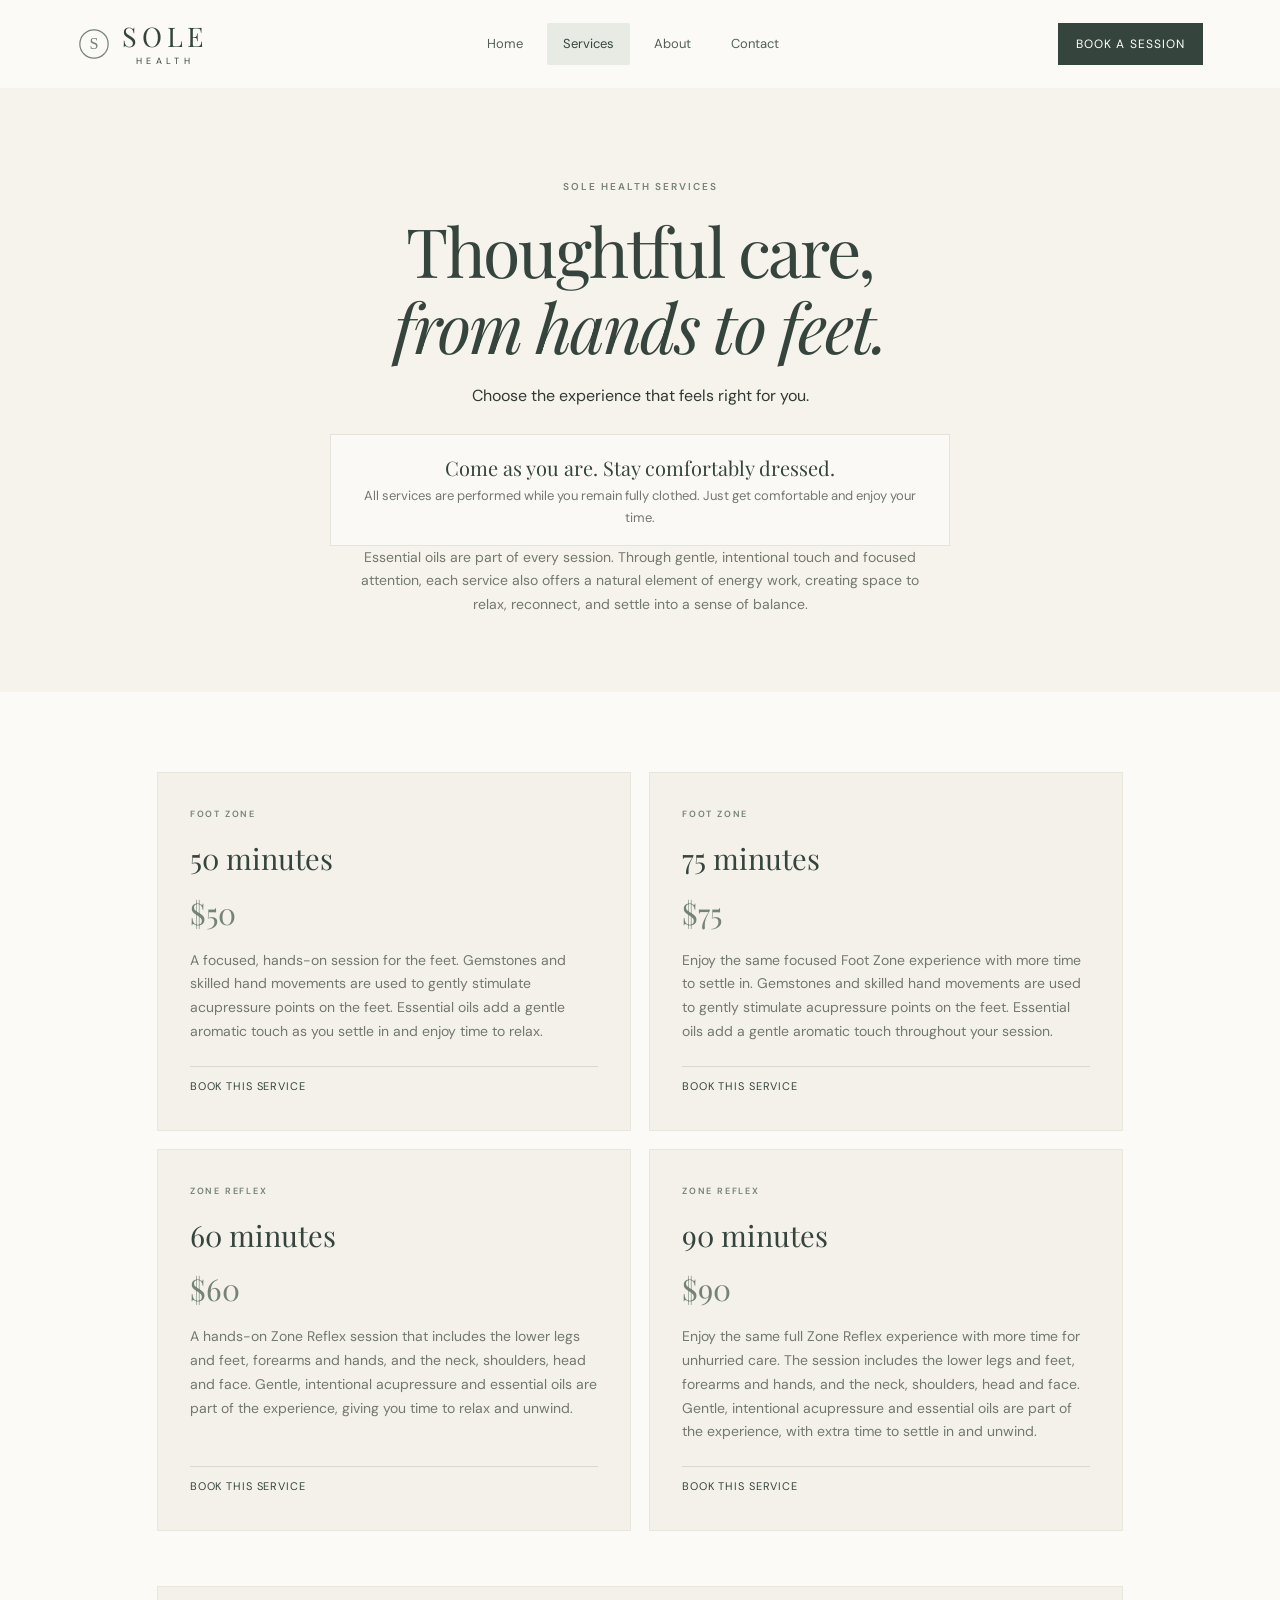
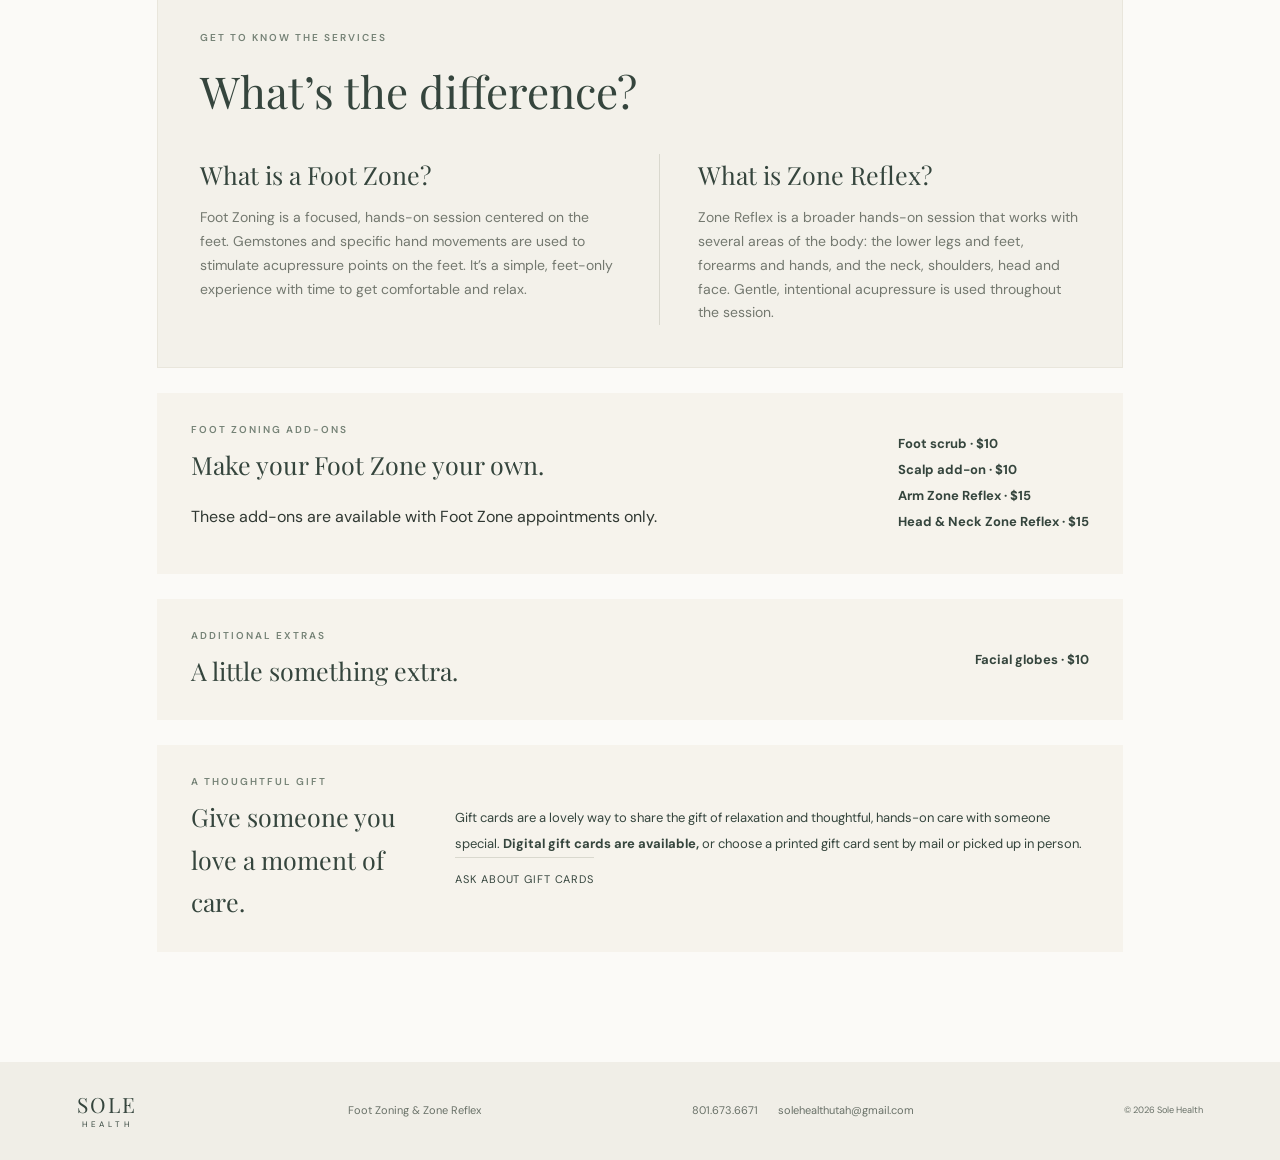
==== services.html @ f09a9198 "Rename Foot Zoning service options to Foot Zone" ====
<!doctype html><html lang="en"><head><meta charset="utf-8"><meta name="viewport" content="width=device-width,initial-scale=1"><meta name="description" content="Enjoy Foot Zoning or a luxurious hands-on Zone Reflex session in Taylorsville, Utah."><meta name="theme-color" content="#f6f3ec"><title>Sole Health | Foot Zoning &amp; Zone Reflex</title><link rel="preconnect" href="https://fonts.googleapis.com"><link rel="preconnect" href="https://fonts.gstatic.com" crossorigin><link href="https://fonts.googleapis.com/css2?family=DM+Sans:wght@400;500;600&family=Playfair+Display:wght@400;500;600&display=swap" rel="stylesheet"><link rel="stylesheet" href="styles.css"></head><body><header class="site-header"><a class="wordmark header-wordmark" href="index.html"><svg class="brand-mark" viewBox="0 0 48 48" role="img" aria-label="Sole Health logo" xmlns="http://www.w3.org/2000/svg"><circle cx="24" cy="24" r="20" fill="none" stroke="currentColor" stroke-width="1.7"/><text x="24" y="31" text-anchor="middle" font-family="Georgia,serif" font-size="23" fill="currentColor">S</text></svg><span class="wordmark-text"><span>SOLE</span><small>HEALTH</small></span></a><nav aria-label="Main navigation"><a class="" href="index.html">Home</a><a class="active" href="services.html">Services</a><a class="" href="about.html">About</a><a class="" href="contact.html">Contact</a></nav><a class="button button-small" href="contact.html#booking">Book a session</a></header><main><section class="page-hero"><p class="eyebrow">SOLE HEALTH SERVICES</p><h1>Thoughtful care,<br><em>from hands to feet.</em></h1><p>Choose the experience that feels right for you.</p><p class="service-comfort"><strong>Come as you are. Stay comfortably dressed.</strong><br>All services are performed while you remain fully clothed. Just get comfortable and enjoy your time.</p><p class="service-energy">Essential oils are part of every session. Through gentle, intentional touch and focused attention, each service also offers a natural element of energy work, creating space to relax, reconnect, and settle into a sense of balance.</p></section><section class="services section-wrap" id="services"><div class="service-grid"><article class="service-card"><p class="eyebrow">FOOT ZONE</p><h3>50 minutes</h3><p class="price">$50</p><p>A focused, hands-on session for the feet. Gemstones and skilled hand movements are used to gently stimulate acupressure points on the feet. Essential oils add a gentle aromatic touch as you settle in and enjoy time to relax.</p><a class="text-link" href="contact.html?service=Foot%20Zone%2050-minute%20appointment#booking">Book this service</a></article><article class="service-card"><p class="eyebrow">FOOT ZONE</p><h3>75 minutes</h3><p class="price">$75</p><p>Enjoy the same focused Foot Zone experience with more time to settle in. Gemstones and skilled hand movements are used to gently stimulate acupressure points on the feet. Essential oils add a gentle aromatic touch throughout your session.</p><a class="text-link" href="contact.html?service=Foot%20Zone%2075-minute%20appointment#booking">Book this service</a></article><article class="service-card"><p class="eyebrow">ZONE REFLEX</p><h3>60 minutes</h3><p class="price">$60</p><p>A hands-on Zone Reflex session that includes the lower legs and feet, forearms and hands, and the neck, shoulders, head and face. Gentle, intentional acupressure and essential oils are part of the experience, giving you time to relax and unwind.</p><a class="text-link" href="contact.html?service=Zone%20Reflex%2060-minute%20appointment#booking">Book this service</a></article><article class="service-card"><p class="eyebrow">ZONE REFLEX</p><h3>90 minutes</h3><p class="price">$90</p><p>Enjoy the same full Zone Reflex experience with more time for unhurried care. The session includes the lower legs and feet, forearms and hands, and the neck, shoulders, head and face. Gentle, intentional acupressure and essential oils are part of the experience, with extra time to settle in and unwind.</p><a class="text-link" href="contact.html?service=Zone%20Reflex%2090-minute%20appointment#booking">Book this service</a></article></div><section class="service-education"><p class="eyebrow">GET TO KNOW THE SERVICES</p><h2>What’s the difference?</h2><div class="service-education-grid"><article><h3>What is a Foot Zone?</h3><p>Foot Zoning is a focused, hands-on session centered on the feet. Gemstones and specific hand movements are used to stimulate acupressure points on the feet. It’s a simple, feet-only experience with time to get comfortable and relax.</p></article><article><h3>What is Zone Reflex?</h3><p>Zone Reflex is a broader hands-on session that works with several areas of the body: the lower legs and feet, forearms and hands, and the neck, shoulders, head and face. Gentle, intentional acupressure is used throughout the session.</p></article></div></section><div class="enhancements"><div><p class="eyebrow">FOOT ZONING ADD-ONS</p><h3>Make your Foot Zone your own.</h3><p>These add-ons are available with Foot Zone appointments only.</p></div><p><strong>Foot scrub · $10</strong><br><strong>Scalp add-on · $10</strong><br><strong>Arm Zone Reflex · $15</strong><br><strong>Head &amp; Neck Zone Reflex · $15</strong></p></div><div class="enhancements"><div><p class="eyebrow">ADDITIONAL EXTRAS</p><h3>A little something extra.</h3></div><p><strong>Facial globes · $10</strong></p></div><div class="enhancements gift-cards"><div><p class="eyebrow">A THOUGHTFUL GIFT</p><h3>Give someone you love a moment of care.</h3></div><p>Gift cards are a lovely way to share the gift of relaxation and thoughtful, hands-on care with someone special. <strong>Digital gift cards are available,</strong> or choose a printed gift card sent by mail or picked up in person.<br><a class="text-link" href="mailto:solehealthutah@gmail.com?subject=Sole%20Health%20Gift%20Card%20Inquiry">Ask about gift cards</a></p></div></section></main><footer class="site-footer"><a class="wordmark footer-mark" href="index.html"><span>SOLE</span><small>HEALTH</small></a><p>Foot Zoning &amp; Zone Reflex</p><div class="footer-contact"><a href="tel:+18016736671">801.673.6671</a><a href="mailto:solehealthutah@gmail.com?subject=Appointment%20Booking%20-%20Sole%20Health">solehealthutah@gmail.com</a></div><small>© <span class="year"></span> Sole Health</small></footer><script>document.querySelectorAll('.year').forEach(el=>el.textContent=new Date().getFullYear())</script></body></html>
---- styles.css ----
:root{--cream:#f6f3ec;--paper:#fbfaf7;--sage:#758276;--deep:#35453d;--ink:#303832;--muted:#73786f;--serif:"Playfair Display",Georgia,serif;--sans:"DM Sans",Arial,sans-serif}*{box-sizing:border-box}html{scroll-behavior:smooth}body{margin:0;background:var(--paper);color:var(--ink);font-family:var(--sans);font-size:16px;line-height:1.7}a{color:inherit;text-decoration:none}.site-header{min-height:88px;padding:12px 6vw;display:flex;align-items:center;justify-content:space-between;gap:24px;background:var(--paper);position:relative;z-index:2}.wordmark{display:flex;flex-direction:column;align-items:center;line-height:1;color:var(--deep);letter-spacing:.24em}.header-wordmark{flex-direction:row;align-items:center;justify-content:flex-start;gap:11px;letter-spacing:normal;padding:0}.brand-mark{display:block;flex:0 0 34px;width:34px;height:34px;color:var(--sage)}.wordmark-text{display:flex;flex-direction:column;align-items:center;line-height:1}.wordmark-text>span{font-family:var(--serif);font-size:27px;letter-spacing:.18em}.wordmark-text>small{font-size:9px;letter-spacing:.48em;margin-top:7px}.site-header nav{display:flex;align-items:center;gap:8px;font-size:13px;color:#526056}.site-header nav a{padding:10px 16px;border-radius:2px;transition:background .2s,color .2s}.site-header nav a:hover,.site-header nav a.active{background:#e8ebe3;color:var(--deep)}.button{display:inline-block;padding:14px 25px;background:var(--deep);color:white;font-size:12px;letter-spacing:.09em;text-transform:uppercase;transition:background .2s}.button:hover{background:var(--sage)}.button-small{padding:11px 18px}.hero{min-height:660px;position:relative;display:flex;align-items:center;overflow:hidden;background:#d9d9ce}.hero-image{position:absolute;inset:0;background-image:url("https://images.pexels.com/photos/5240677/pexels-photo-5240677.jpeg?auto=compress&cs=tinysrgb&w=2200");background-position:center;background-size:cover}.hero-image:after{content:"";position:absolute;inset:0;background:linear-gradient(90deg,rgba(25,35,29,.43),rgba(25,35,29,.04))}.hero-content{position:relative;color:white;margin-left:11vw;max-width:590px;padding:80px 0}.eyebrow{font-size:10px;letter-spacing:.2em;font-weight:600;color:var(--sage);margin:0 0 17px}.hero .eyebrow{color:#f0eee5}.hero h1,.closing h2,.page-hero h1{font-family:var(--serif);font-weight:400;font-size:clamp(48px,6vw,78px);line-height:1.12;letter-spacing:-.035em;margin:0 0 22px}.hero h1 em,.page-hero h1 em{font-weight:400}.hero-copy{max-width:390px;color:#f5f3ed;margin:0 0 30px}.hero-note{position:absolute;right:6vw;bottom:35px;color:white;font-family:var(--serif);font-style:italic}.section-wrap{max-width:1120px;margin:auto;padding:110px 6vw}.intro{text-align:center}.intro h2,.section-heading h2,.experience h2,.about h2,.contact-copy h2,.home-contact h2{font-family:var(--serif);font-size:clamp(38px,4vw,53px);font-weight:400;line-height:1.18;margin:0 0 20px;color:var(--deep)}.intro-copy{max-width:620px;margin:auto;color:var(--muted)}.standalone-link{display:inline-block;margin-top:26px}.experience{display:grid;grid-template-columns:1fr 1fr;background:var(--cream);min-height:570px}.experience-photo{min-height:500px;background:url("https://images.pexels.com/photos/35884502/pexels-photo-35884502.jpeg?auto=compress&cs=tinysrgb&w=1500") center 58%/cover}.experience-copy{align-self:center;max-width:500px;padding:75px 10%}.experience-copy>p:not(.eyebrow){color:var(--muted)}.amenities{list-style:none;padding:10px 0 0;margin:20px 0}.amenities li{padding:11px 0;border-bottom:1px solid #d9d9cf;font-size:14px}.amenities li:before{content:"";display:inline-block;width:6px;height:6px;border-radius:50%;background:var(--sage);margin:0 13px 2px 0}.home-contact{text-align:center;padding:85px 20px;background:#e9e9df}.home-contact>p:not(.eyebrow){max-width:580px;margin:0 auto 24px;color:#626b62}.page-hero{text-align:center;padding:90px 20px 75px;background:var(--cream)}.page-hero h1{font-size:clamp(44px,5.5vw,68px);color:var(--deep);margin-bottom:18px}.page-hero>p:last-child{color:var(--muted);max-width:590px;margin:0 auto}.services.section-wrap{padding-top:80px}.service-grid{display:grid;grid-template-columns:repeat(2,1fr);gap:18px}.service-card{padding:34px 32px;background:#f3f1ea;border:1px solid #e9e6dc;display:flex;flex-direction:column;min-height:320px}.service-card h3,.enhancements h3{font-family:var(--serif);font-size:29px;font-weight:400;color:var(--deep);margin:0}.service-card .price{font-family:var(--serif);font-size:30px;color:var(--sage);margin:4px 0 10px}.service-card>p:not(.eyebrow):not(.price){font-size:14px;color:var(--muted);margin:0 0 22px}.service-card .eyebrow{font-size:9px;margin-bottom:12px}.service-card .text-link{margin-top:auto}.text-link{display:inline-block;border-top:1px solid #d9d8ce;padding-top:10px;font-size:11px;letter-spacing:.08em;text-transform:uppercase;color:var(--deep)}.enhancements{margin-top:25px;padding:28px 34px;background:var(--cream);display:flex;justify-content:space-between;align-items:center;gap:25px}.enhancements .eyebrow{margin-bottom:6px}.enhancements h3{font-size:25px}.enhancements>p{font-size:13px;line-height:2;margin:0;color:var(--deep)}.enhancements span{color:var(--muted)}.about{display:grid;grid-template-columns:.55fr 1.45fr;align-items:center;gap:5vw;background:#e9e9df;padding:70px 9vw}.about-photo{width:min(100%,240px);aspect-ratio:4/5;justify-self:center;border-radius:3px;background:url("https://avatars.githubusercontent.com/u/359666981?v=4") center/cover no-repeat;box-shadow:0 12px 35px rgba(35,48,39,.12)}.about-copy{align-self:center;max-width:680px;padding:35px 0}.about-copy>p:not(.eyebrow){color:#606a61;font-size:14px}.about-copy .training{padding-top:18px;border-top:1px solid #cfd2c7;color:var(--deep);font-weight:600}.find-word{letter-spacing:-.035em;font-kerning:normal;font-feature-settings:normal}.find-i{display:inline-block;margin-left:-.025em;letter-spacing:inherit}.contact-section{max-width:1000px;margin:0 auto;padding:85px 7vw;display:grid;grid-template-columns:1fr 1fr;gap:70px;align-items:center}.contact-copy>p:not(.eyebrow){color:var(--muted)}.privacy-note{padding:18px 20px;background:var(--cream);border-left:3px solid var(--sage);font-size:13px}.contact-methods{display:grid;gap:12px}.contact-method{display:flex;flex-direction:column;padding:22px 24px;background:#f3f1ea;border:1px solid #e9e6dc;transition:background .2s}.contact-method:hover{background:#e9e9df}.contact-method span{font-size:10px;letter-spacing:.18em;text-transform:uppercase;color:var(--sage)}.contact-method strong{font-family:var(--serif);font-size:21px;font-weight:400;color:var(--deep);overflow-wrap:anywhere}.site-footer{display:flex;align-items:center;justify-content:space-between;gap:20px;padding:32px 6vw;background:#f0eee7;color:#697168;font-size:11px}.footer-mark{letter-spacing:.2em}.footer-mark>span{font-family:var(--serif);font-size:21px}.footer-mark>small{font-size:8px;letter-spacing:.48em;margin-top:5px}.footer-contact{display:flex;gap:20px}.site-footer>p{margin:0}@media(max-width:850px){.site-header{padding:14px 5vw;gap:12px}.site-header nav{gap:3px}.site-header nav a{padding:9px 11px}.service-grid{grid-template-columns:repeat(2,1fr)}.experience-copy,.about-copy{padding:55px 8%}.hero-content{margin-left:8vw;margin-right:8vw}.contact-section{gap:35px}}@media(max-width:600px){.site-header{height:auto;padding:16px 6vw;flex-wrap:wrap;gap:14px}.site-header nav{order:3;width:100%;justify-content:space-between;font-size:11px}.site-header nav a{padding:8px 12px}.site-header .button{font-size:9px;padding:10px 12px}.wordmark-text>span{font-size:23px}.hero{min-height:610px}.hero-content{padding:70px 0}.hero h1{font-size:48px}.section-wrap{padding:75px 7vw}.experience,.about{grid-template-columns:1fr}.experience-photo{min-height:330px}.experience-copy,.about-copy{padding:55px 8vw}.service-grid{grid-template-columns:1fr}.service-card{min-height:260px}.enhancements{display:block;padding:25px}.enhancements>p{margin-top:18px}.about{padding:55px 8vw;gap:28px}.about-photo{width:min(100%,190px)}.page-hero{padding:70px 20px 55px}.page-hero h1{font-size:45px}.contact-section{grid-template-columns:1fr;gap:28px;padding:65px 8vw}.contact-method strong{font-size:19px}.home-contact{padding:70px 22px}.site-footer{flex-direction:column;text-align:center;padding:32px 20px;gap:12px}.footer-contact{flex-direction:column;gap:7px}.intro h2,.experience h2,.about h2,.contact-copy h2,.home-contact h2{font-size:40px}}

/* Give the two homepage text links a clearer, more button-like presence. */
.intro .standalone-link,
.experience-copy .standalone-link {
  display: inline-flex;
  align-items: center;
  justify-content: center;
  min-height: 48px;
  margin-top: 30px;
  padding: 12px 22px;
  border: 1px solid var(--deep);
  background: var(--deep);
  color: #fff;
  font-size: 11px;
  font-weight: 600;
  letter-spacing: .1em;
  text-transform: uppercase;
  transition: background .2s ease, border-color .2s ease, transform .2s ease;
}
.intro .standalone-link:hover,
.experience-copy .standalone-link:hover {
  background: var(--sage);
  border-color: var(--sage);
  color: #fff;
  transform: translateY(-2px);
}
.intro .standalone-link:focus-visible,
.experience-copy .standalone-link:focus-visible {
  outline: 3px solid #a9b4a5;
  outline-offset: 4px;
}


/* Homepage: The Sole Health Difference */
.difference { padding-top: 95px; padding-bottom: 100px; }
.difference-heading { max-width: 690px; margin: 0 auto 42px; text-align: center; }
.difference-heading h2 { font-family: var(--serif); font-size: clamp(38px,4vw,53px); font-weight: 400; line-height: 1.18; color: var(--deep); margin: 0 0 18px; }
.difference-heading > p:last-child { color: var(--muted); margin: 0; }
.difference-grid { display: grid; grid-template-columns: repeat(3,1fr); gap: 18px; }
.difference-card { padding: 30px 28px; background: var(--cream); border: 1px solid #e9e6dc; }
.difference-card h3 { margin: 0 0 12px; color: var(--deep); font-family: var(--serif); font-size: 25px; font-weight: 400; }
.difference-card p { margin: 0; color: var(--muted); font-size: 14px; }
@media(max-width:600px) { .difference { padding-top: 70px; padding-bottom: 75px; } .difference-grid { grid-template-columns: 1fr; gap: 12px; } .difference-card { padding: 25px 23px; } }


/* Services page comfort note */
.service-comfort { max-width: 620px; margin: 24px auto 0 !important; padding: 16px 22px; background: rgba(255,255,255,.55); border: 1px solid #e5e3d9; color: var(--muted); font-size: 13px; line-height: 1.7; }
.service-comfort strong { color: var(--deep); font-family: var(--serif); font-size: 20px; font-weight: 400; }

.service-energy { max-width: 700px; margin: 20px auto 0; color: var(--muted); font-size: 14px; }

/* Jill's updated About page portrait */
.about-photo{background-image:url("[data-uri]") !important;}

.service-education{margin-top:55px;padding:42px;background:#f3f1ea;border:1px solid #e9e6dc}.service-education>.eyebrow{margin-bottom:8px}.service-education>h2{font-family:var(--serif);font-size:clamp(32px,3.5vw,44px);font-weight:400;color:var(--deep);margin:0 0 25px}.service-education-grid{display:grid;grid-template-columns:1fr 1fr;gap:38px}.service-education-grid article+article{border-left:1px solid #d9d8ce;padding-left:38px}.service-education-grid h3{font-family:var(--serif);font-size:25px;font-weight:400;color:var(--deep);margin:0 0 10px}.service-education-grid p{font-size:14px;color:var(--muted);margin:0}@media(max-width:600px){.service-education{padding:25px}.service-education-grid{grid-template-columns:1fr;gap:25px}.service-education-grid article+article{border-left:0;border-top:1px solid #d9d8ce;padding:25px 0 0}}
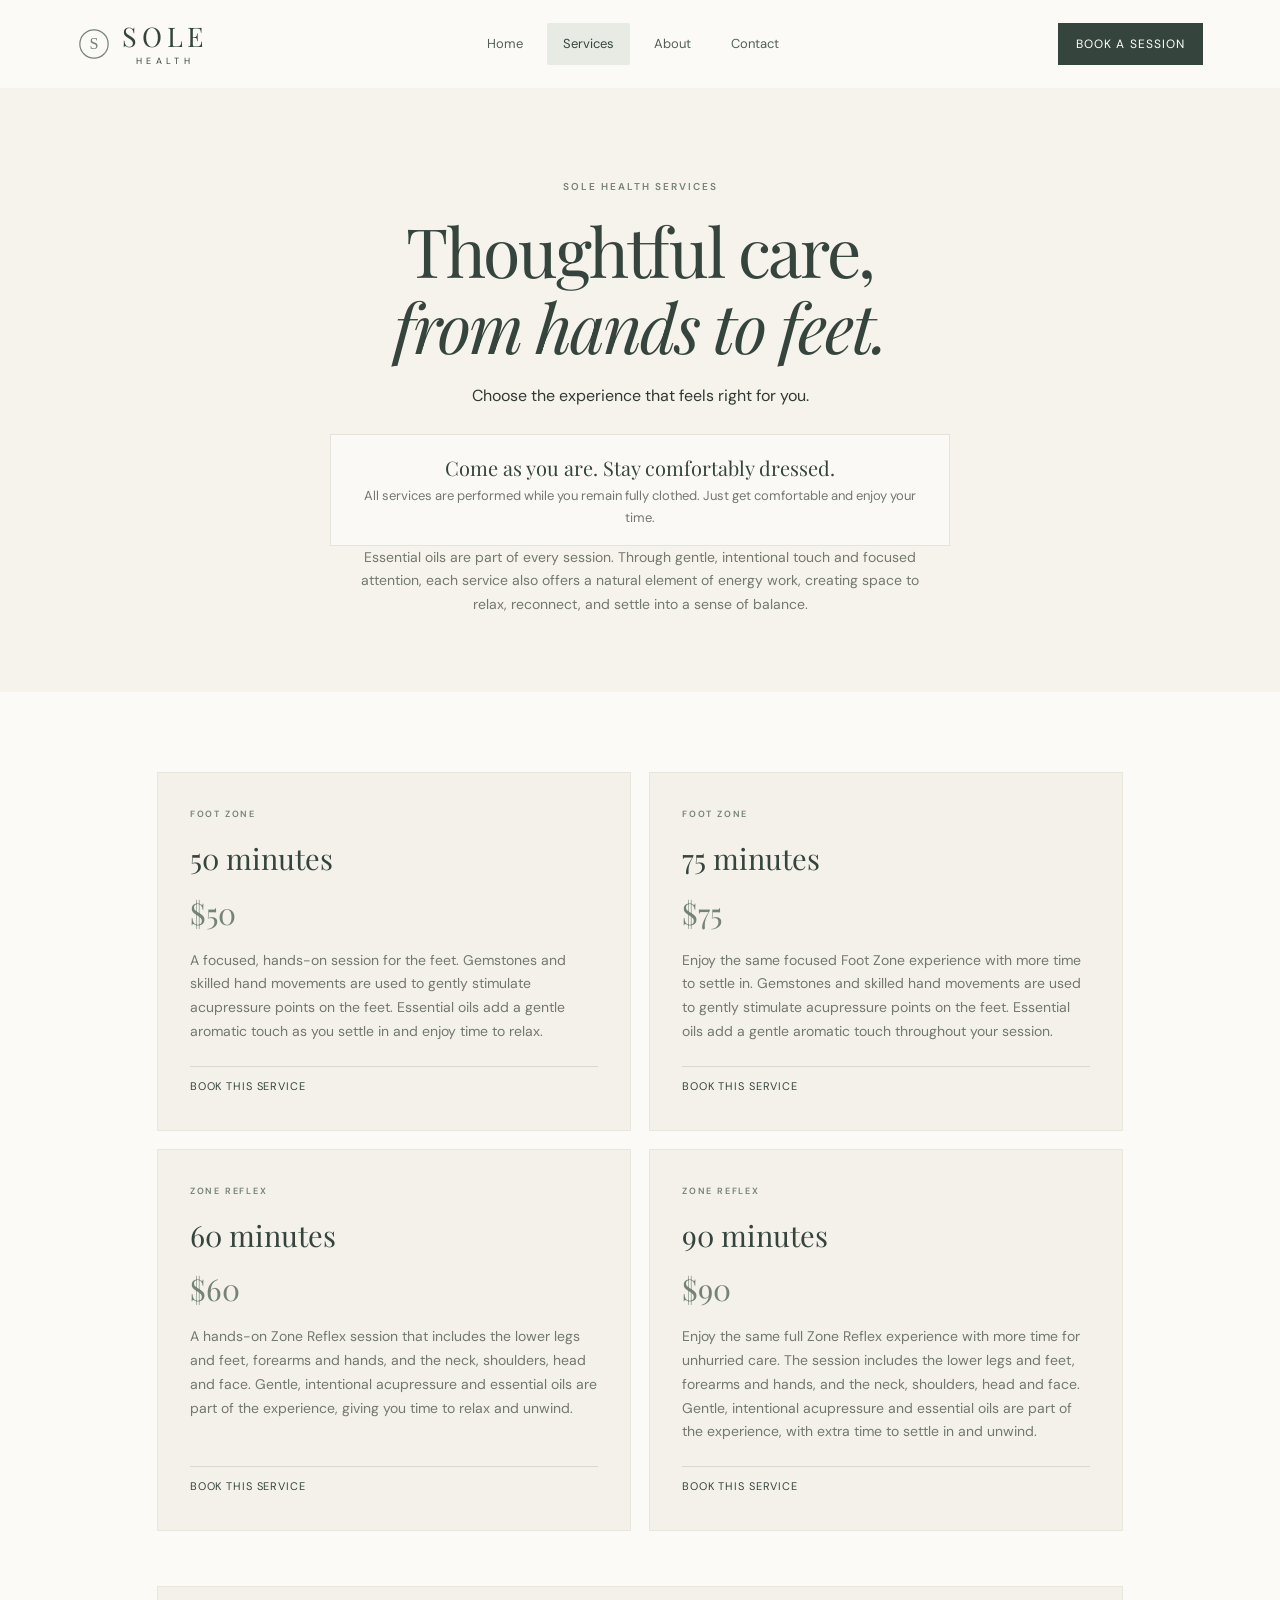
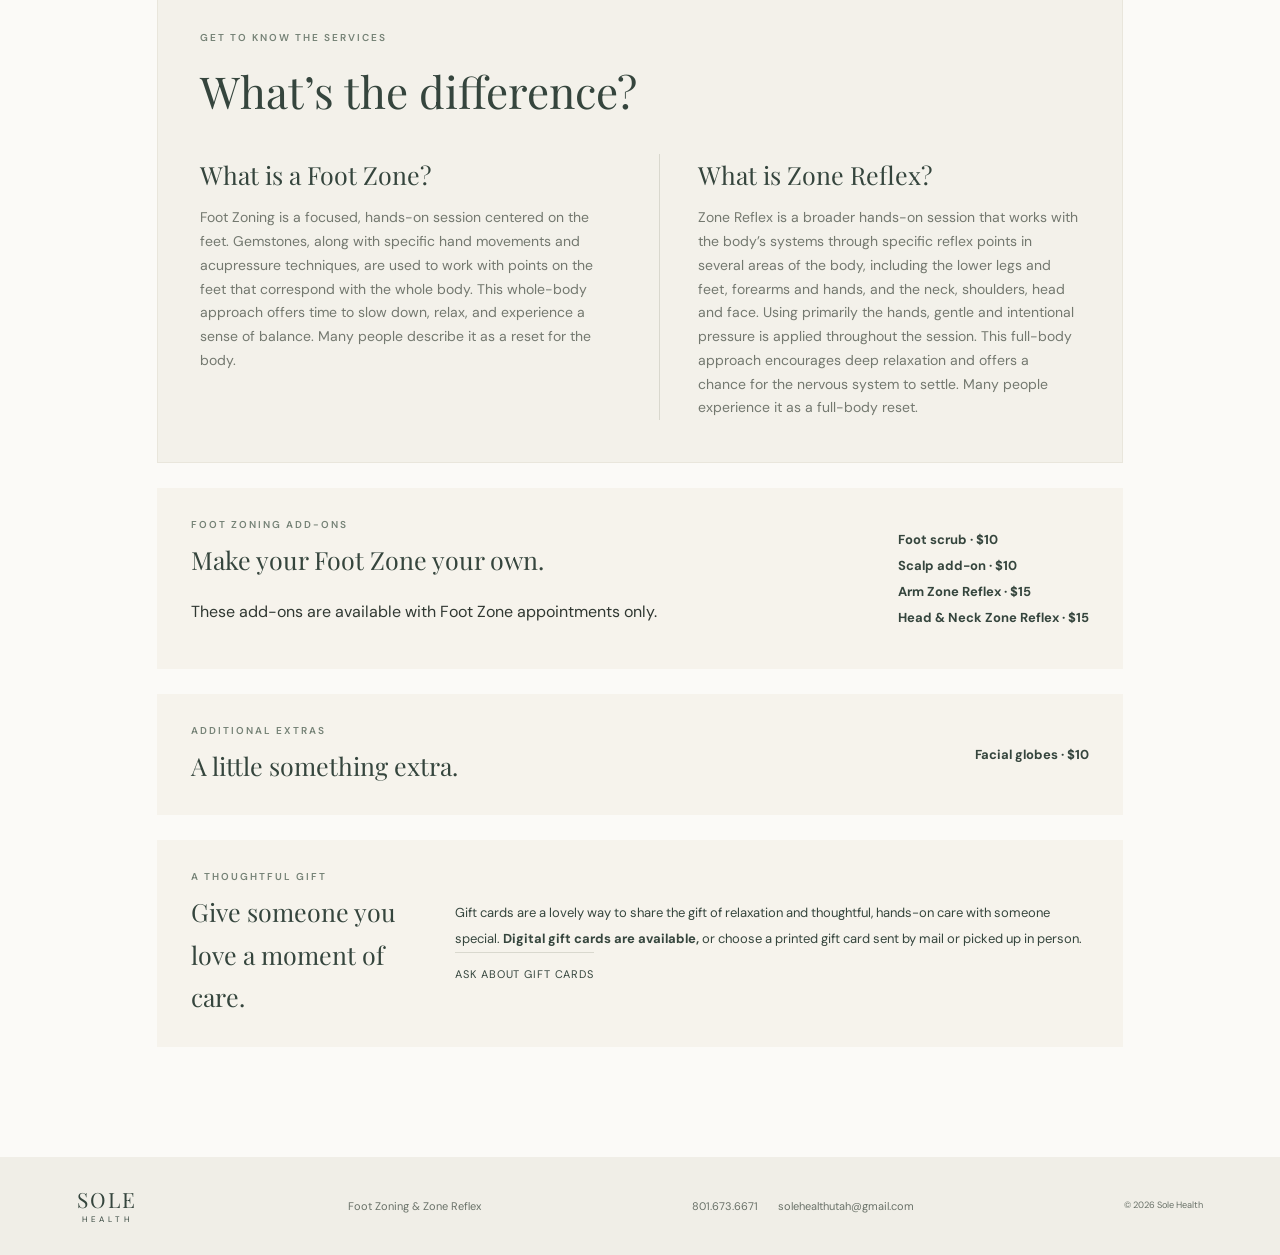
==== commit de619024: "Refine Foot Zone and Zone Reflex descriptions" ====
--- a/services.html
+++ b/services.html
@@ -1 +1 @@
-<!doctype html><html lang="en"><head><meta charset="utf-8"><meta name="viewport" content="width=device-width,initial-scale=1"><meta name="description" content="Enjoy Foot Zoning or a luxurious hands-on Zone Reflex session in Taylorsville, Utah."><meta name="theme-color" content="#f6f3ec"><title>Sole Health | Foot Zoning &amp; Zone Reflex</title><link rel="preconnect" href="https://fonts.googleapis.com"><link rel="preconnect" href="https://fonts.gstatic.com" crossorigin><link href="https://fonts.googleapis.com/css2?family=DM+Sans:wght@400;500;600&family=Playfair+Display:wght@400;500;600&display=swap" rel="stylesheet"><link rel="stylesheet" href="styles.css"></head><body><header class="site-header"><a class="wordmark header-wordmark" href="index.html"><svg class="brand-mark" viewBox="0 0 48 48" role="img" aria-label="Sole Health logo" xmlns="http://www.w3.org/2000/svg"><circle cx="24" cy="24" r="20" fill="none" stroke="currentColor" stroke-width="1.7"/><text x="24" y="31" text-anchor="middle" font-family="Georgia,serif" font-size="23" fill="currentColor">S</text></svg><span class="wordmark-text"><span>SOLE</span><small>HEALTH</small></span></a><nav aria-label="Main navigation"><a class="" href="index.html">Home</a><a class="active" href="services.html">Services</a><a class="" href="about.html">About</a><a class="" href="contact.html">Contact</a></nav><a class="button button-small" href="contact.html#booking">Book a session</a></header><main><section class="page-hero"><p class="eyebrow">SOLE HEALTH SERVICES</p><h1>Thoughtful care,<br><em>from hands to feet.</em></h1><p>Choose the experience that feels right for you.</p><p class="service-comfort"><strong>Come as you are. Stay comfortably dressed.</strong><br>All services are performed while you remain fully clothed. Just get comfortable and enjoy your time.</p><p class="service-energy">Essential oils are part of every session. Through gentle, intentional touch and focused attention, each service also offers a natural element of energy work, creating space to relax, reconnect, and settle into a sense of balance.</p></section><section class="services section-wrap" id="services"><div class="service-grid"><article class="service-card"><p class="eyebrow">FOOT ZONE</p><h3>50 minutes</h3><p class="price">$50</p><p>A focused, hands-on session for the feet. Gemstones and skilled hand movements are used to gently stimulate acupressure points on the feet. Essential oils add a gentle aromatic touch as you settle in and enjoy time to relax.</p><a class="text-link" href="contact.html?service=Foot%20Zone%2050-minute%20appointment#booking">Book this service</a></article><article class="service-card"><p class="eyebrow">FOOT ZONE</p><h3>75 minutes</h3><p class="price">$75</p><p>Enjoy the same focused Foot Zone experience with more time to settle in. Gemstones and skilled hand movements are used to gently stimulate acupressure points on the feet. Essential oils add a gentle aromatic touch throughout your session.</p><a class="text-link" href="contact.html?service=Foot%20Zone%2075-minute%20appointment#booking">Book this service</a></article><article class="service-card"><p class="eyebrow">ZONE REFLEX</p><h3>60 minutes</h3><p class="price">$60</p><p>A hands-on Zone Reflex session that includes the lower legs and feet, forearms and hands, and the neck, shoulders, head and face. Gentle, intentional acupressure and essential oils are part of the experience, giving you time to relax and unwind.</p><a class="text-link" href="contact.html?service=Zone%20Reflex%2060-minute%20appointment#booking">Book this service</a></article><article class="service-card"><p class="eyebrow">ZONE REFLEX</p><h3>90 minutes</h3><p class="price">$90</p><p>Enjoy the same full Zone Reflex experience with more time for unhurried care. The session includes the lower legs and feet, forearms and hands, and the neck, shoulders, head and face. Gentle, intentional acupressure and essential oils are part of the experience, with extra time to settle in and unwind.</p><a class="text-link" href="contact.html?service=Zone%20Reflex%2090-minute%20appointment#booking">Book this service</a></article></div><section class="service-education"><p class="eyebrow">GET TO KNOW THE SERVICES</p><h2>What’s the difference?</h2><div class="service-education-grid"><article><h3>What is a Foot Zone?</h3><p>Foot Zoning is a focused, hands-on session centered on the feet. Gemstones and specific hand movements are used to stimulate acupressure points on the feet. It’s a simple, feet-only experience with time to get comfortable and relax.</p></article><article><h3>What is Zone Reflex?</h3><p>Zone Reflex is a broader hands-on session that works with several areas of the body: the lower legs and feet, forearms and hands, and the neck, shoulders, head and face. Gentle, intentional acupressure is used throughout the session.</p></article></div></section><div class="enhancements"><div><p class="eyebrow">FOOT ZONING ADD-ONS</p><h3>Make your Foot Zone your own.</h3><p>These add-ons are available with Foot Zone appointments only.</p></div><p><strong>Foot scrub · $10</strong><br><strong>Scalp add-on · $10</strong><br><strong>Arm Zone Reflex · $15</strong><br><strong>Head &amp; Neck Zone Reflex · $15</strong></p></div><div class="enhancements"><div><p class="eyebrow">ADDITIONAL EXTRAS</p><h3>A little something extra.</h3></div><p><strong>Facial globes · $10</strong></p></div><div class="enhancements gift-cards"><div><p class="eyebrow">A THOUGHTFUL GIFT</p><h3>Give someone you love a moment of care.</h3></div><p>Gift cards are a lovely way to share the gift of relaxation and thoughtful, hands-on care with someone special. <strong>Digital gift cards are available,</strong> or choose a printed gift card sent by mail or picked up in person.<br><a class="text-link" href="mailto:solehealthutah@gmail.com?subject=Sole%20Health%20Gift%20Card%20Inquiry">Ask about gift cards</a></p></div></section></main><footer class="site-footer"><a class="wordmark footer-mark" href="index.html"><span>SOLE</span><small>HEALTH</small></a><p>Foot Zoning &amp; Zone Reflex</p><div class="footer-contact"><a href="tel:+18016736671">801.673.6671</a><a href="mailto:solehealthutah@gmail.com?subject=Appointment%20Booking%20-%20Sole%20Health">solehealthutah@gmail.com</a></div><small>© <span class="year"></span> Sole Health</small></footer><script>document.querySelectorAll('.year').forEach(el=>el.textContent=new Date().getFullYear())</script></body></html>+<!doctype html><html lang="en"><head><meta charset="utf-8"><meta name="viewport" content="width=device-width,initial-scale=1"><meta name="description" content="Enjoy Foot Zoning or a luxurious hands-on Zone Reflex session in Taylorsville, Utah."><meta name="theme-color" content="#f6f3ec"><title>Sole Health | Foot Zoning &amp; Zone Reflex</title><link rel="preconnect" href="https://fonts.googleapis.com"><link rel="preconnect" href="https://fonts.gstatic.com" crossorigin><link href="https://fonts.googleapis.com/css2?family=DM+Sans:wght@400;500;600&family=Playfair+Display:wght@400;500;600&display=swap" rel="stylesheet"><link rel="stylesheet" href="styles.css"></head><body><header class="site-header"><a class="wordmark header-wordmark" href="index.html"><svg class="brand-mark" viewBox="0 0 48 48" role="img" aria-label="Sole Health logo" xmlns="http://www.w3.org/2000/svg"><circle cx="24" cy="24" r="20" fill="none" stroke="currentColor" stroke-width="1.7"/><text x="24" y="31" text-anchor="middle" font-family="Georgia,serif" font-size="23" fill="currentColor">S</text></svg><span class="wordmark-text"><span>SOLE</span><small>HEALTH</small></span></a><nav aria-label="Main navigation"><a class="" href="index.html">Home</a><a class="active" href="services.html">Services</a><a class="" href="about.html">About</a><a class="" href="contact.html">Contact</a></nav><a class="button button-small" href="contact.html#booking">Book a session</a></header><main><section class="page-hero"><p class="eyebrow">SOLE HEALTH SERVICES</p><h1>Thoughtful care,<br><em>from hands to feet.</em></h1><p>Choose the experience that feels right for you.</p><p class="service-comfort"><strong>Come as you are. Stay comfortably dressed.</strong><br>All services are performed while you remain fully clothed. Just get comfortable and enjoy your time.</p><p class="service-energy">Essential oils are part of every session. Through gentle, intentional touch and focused attention, each service also offers a natural element of energy work, creating space to relax, reconnect, and settle into a sense of balance.</p></section><section class="services section-wrap" id="services"><div class="service-grid"><article class="service-card"><p class="eyebrow">FOOT ZONE</p><h3>50 minutes</h3><p class="price">$50</p><p>A focused, hands-on session for the feet. Gemstones and skilled hand movements are used to gently stimulate acupressure points on the feet. Essential oils add a gentle aromatic touch as you settle in and enjoy time to relax.</p><a class="text-link" href="contact.html?service=Foot%20Zone%2050-minute%20appointment#booking">Book this service</a></article><article class="service-card"><p class="eyebrow">FOOT ZONE</p><h3>75 minutes</h3><p class="price">$75</p><p>Enjoy the same focused Foot Zone experience with more time to settle in. Gemstones and skilled hand movements are used to gently stimulate acupressure points on the feet. Essential oils add a gentle aromatic touch throughout your session.</p><a class="text-link" href="contact.html?service=Foot%20Zone%2075-minute%20appointment#booking">Book this service</a></article><article class="service-card"><p class="eyebrow">ZONE REFLEX</p><h3>60 minutes</h3><p class="price">$60</p><p>A hands-on Zone Reflex session that includes the lower legs and feet, forearms and hands, and the neck, shoulders, head and face. Gentle, intentional acupressure and essential oils are part of the experience, giving you time to relax and unwind.</p><a class="text-link" href="contact.html?service=Zone%20Reflex%2060-minute%20appointment#booking">Book this service</a></article><article class="service-card"><p class="eyebrow">ZONE REFLEX</p><h3>90 minutes</h3><p class="price">$90</p><p>Enjoy the same full Zone Reflex experience with more time for unhurried care. The session includes the lower legs and feet, forearms and hands, and the neck, shoulders, head and face. Gentle, intentional acupressure and essential oils are part of the experience, with extra time to settle in and unwind.</p><a class="text-link" href="contact.html?service=Zone%20Reflex%2090-minute%20appointment#booking">Book this service</a></article></div><section class="service-education"><p class="eyebrow">GET TO KNOW THE SERVICES</p><h2>What’s the difference?</h2><div class="service-education-grid"><article><h3>What is a Foot Zone?</h3><p>Foot Zoning is a focused, hands-on session centered on the feet. Gemstones, along with specific hand movements and acupressure techniques, are used to work with points on the feet that correspond with the whole body. This whole-body approach offers time to slow down, relax, and experience a sense of balance. Many people describe it as a reset for the body.</p></article><article><h3>What is Zone Reflex?</h3><p>Zone Reflex is a broader hands-on session that works with the body’s systems through specific reflex points in several areas of the body, including the lower legs and feet, forearms and hands, and the neck, shoulders, head and face. Using primarily the hands, gentle and intentional pressure is applied throughout the session. This full-body approach encourages deep relaxation and offers a chance for the nervous system to settle. Many people experience it as a full-body reset.</p></article></div></section><div class="enhancements"><div><p class="eyebrow">FOOT ZONING ADD-ONS</p><h3>Make your Foot Zone your own.</h3><p>These add-ons are available with Foot Zone appointments only.</p></div><p><strong>Foot scrub · $10</strong><br><strong>Scalp add-on · $10</strong><br><strong>Arm Zone Reflex · $15</strong><br><strong>Head &amp; Neck Zone Reflex · $15</strong></p></div><div class="enhancements"><div><p class="eyebrow">ADDITIONAL EXTRAS</p><h3>A little something extra.</h3></div><p><strong>Facial globes · $10</strong></p></div><div class="enhancements gift-cards"><div><p class="eyebrow">A THOUGHTFUL GIFT</p><h3>Give someone you love a moment of care.</h3></div><p>Gift cards are a lovely way to share the gift of relaxation and thoughtful, hands-on care with someone special. <strong>Digital gift cards are available,</strong> or choose a printed gift card sent by mail or picked up in person.<br><a class="text-link" href="mailto:solehealthutah@gmail.com?subject=Sole%20Health%20Gift%20Card%20Inquiry">Ask about gift cards</a></p></div></section></main><footer class="site-footer"><a class="wordmark footer-mark" href="index.html"><span>SOLE</span><small>HEALTH</small></a><p>Foot Zoning &amp; Zone Reflex</p><div class="footer-contact"><a href="tel:+18016736671">801.673.6671</a><a href="mailto:solehealthutah@gmail.com?subject=Appointment%20Booking%20-%20Sole%20Health">solehealthutah@gmail.com</a></div><small>© <span class="year"></span> Sole Health</small></footer><script>document.querySelectorAll('.year').forEach(el=>el.textContent=new Date().getFullYear())</script></body></html>
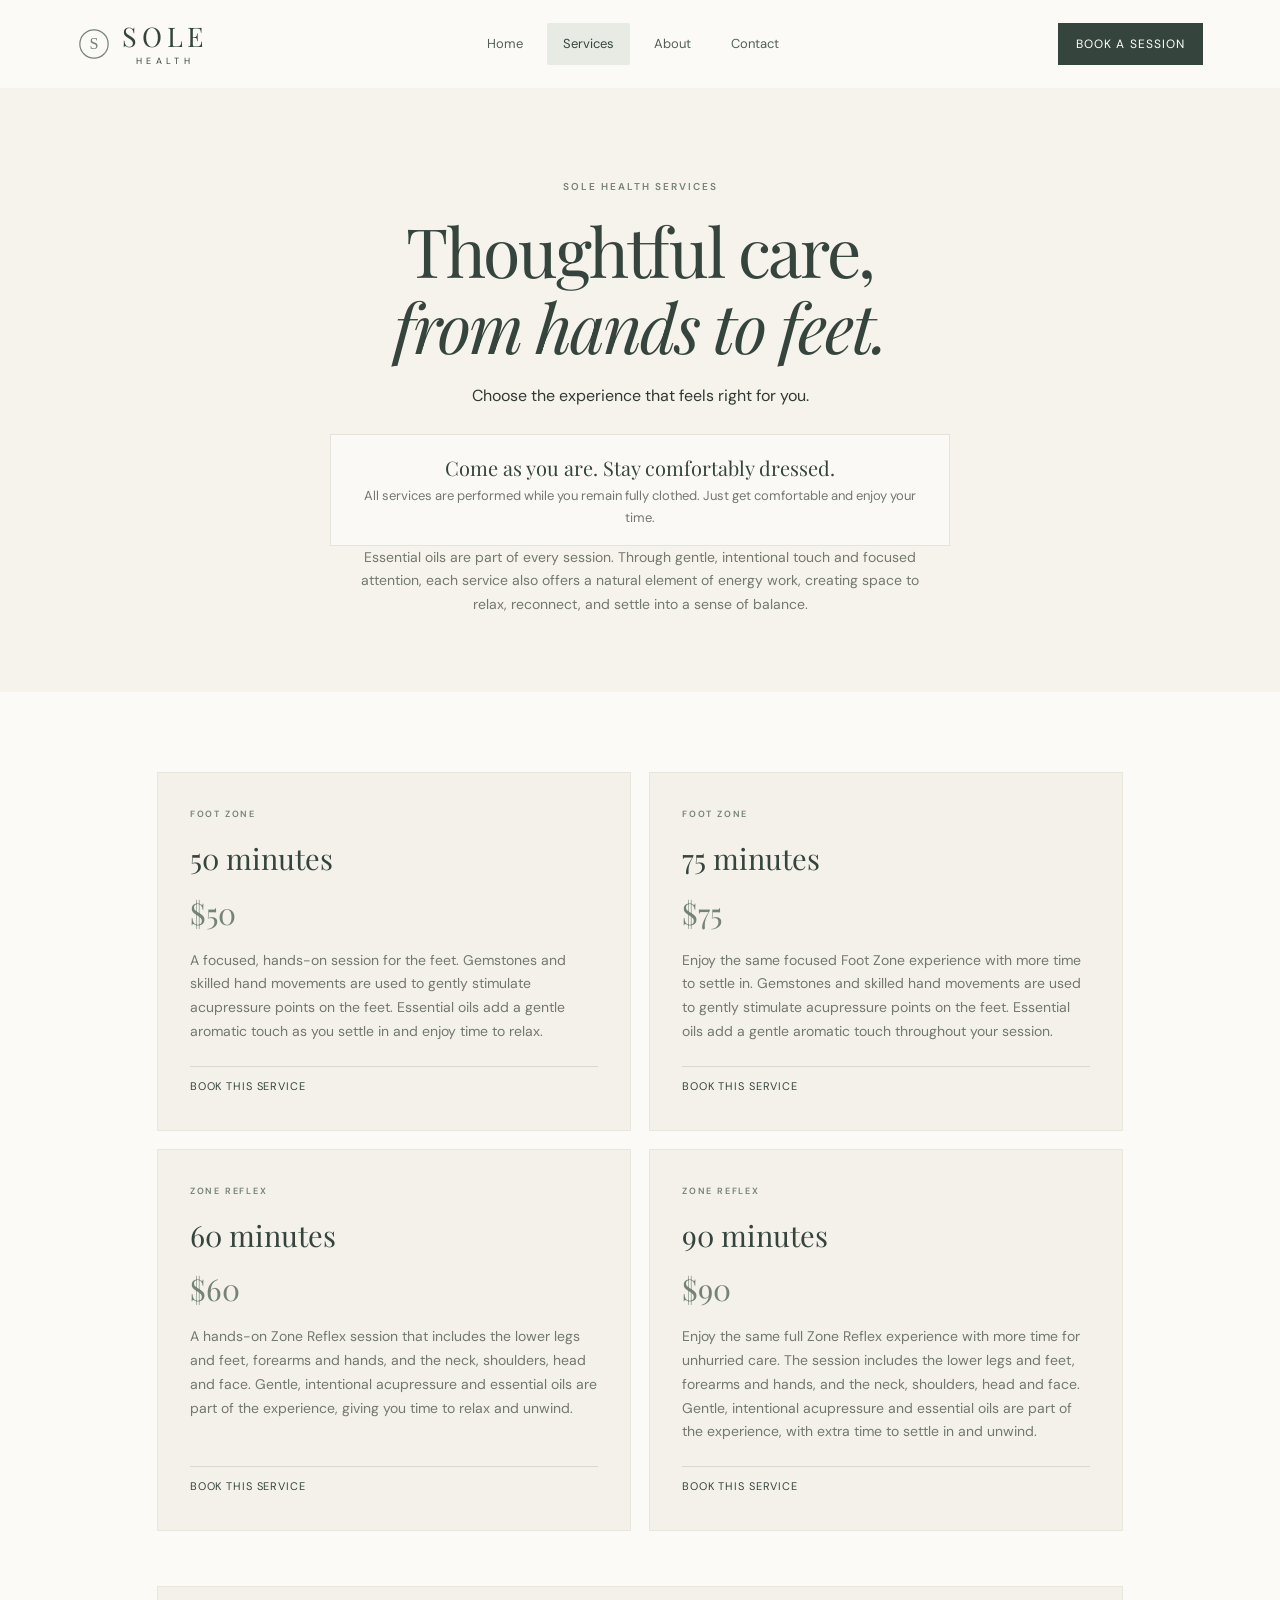
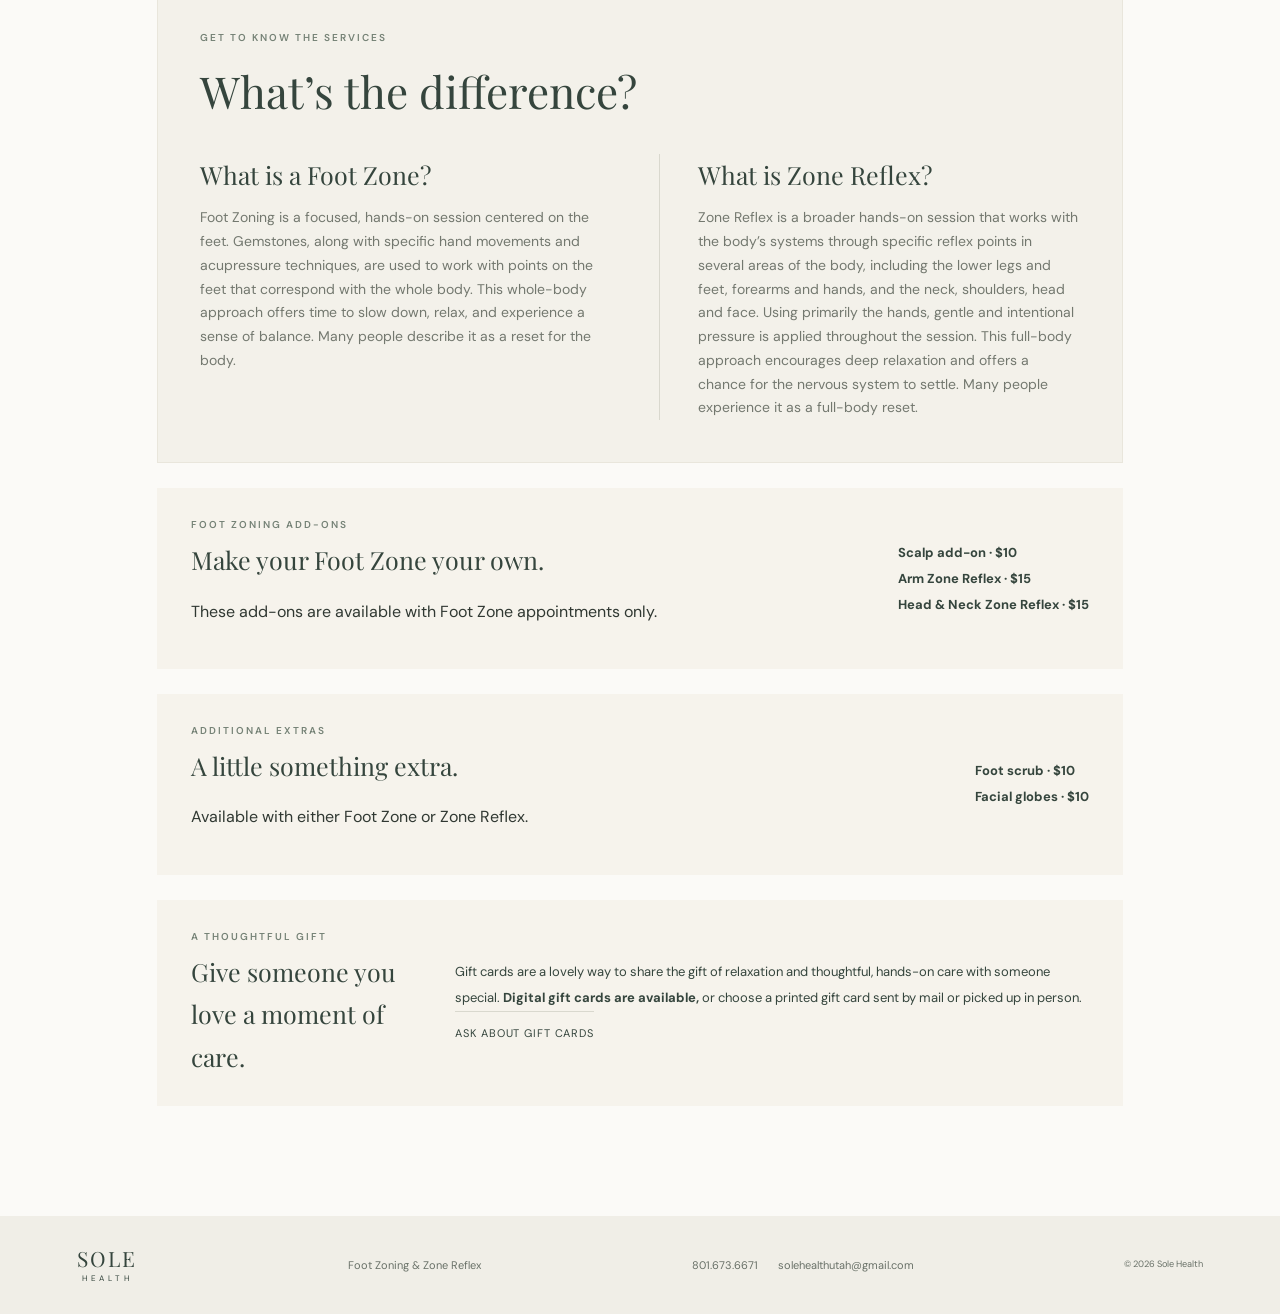
==== commit 1c4a74b6: "Move foot scrub to extras for either service" ====
--- a/services.html
+++ b/services.html
@@ -1 +1 @@
-<!doctype html><html lang="en"><head><meta charset="utf-8"><meta name="viewport" content="width=device-width,initial-scale=1"><meta name="description" content="Enjoy Foot Zoning or a luxurious hands-on Zone Reflex session in Taylorsville, Utah."><meta name="theme-color" content="#f6f3ec"><title>Sole Health | Foot Zoning &amp; Zone Reflex</title><link rel="preconnect" href="https://fonts.googleapis.com"><link rel="preconnect" href="https://fonts.gstatic.com" crossorigin><link href="https://fonts.googleapis.com/css2?family=DM+Sans:wght@400;500;600&family=Playfair+Display:wght@400;500;600&display=swap" rel="stylesheet"><link rel="stylesheet" href="styles.css"></head><body><header class="site-header"><a class="wordmark header-wordmark" href="index.html"><svg class="brand-mark" viewBox="0 0 48 48" role="img" aria-label="Sole Health logo" xmlns="http://www.w3.org/2000/svg"><circle cx="24" cy="24" r="20" fill="none" stroke="currentColor" stroke-width="1.7"/><text x="24" y="31" text-anchor="middle" font-family="Georgia,serif" font-size="23" fill="currentColor">S</text></svg><span class="wordmark-text"><span>SOLE</span><small>HEALTH</small></span></a><nav aria-label="Main navigation"><a class="" href="index.html">Home</a><a class="active" href="services.html">Services</a><a class="" href="about.html">About</a><a class="" href="contact.html">Contact</a></nav><a class="button button-small" href="contact.html#booking">Book a session</a></header><main><section class="page-hero"><p class="eyebrow">SOLE HEALTH SERVICES</p><h1>Thoughtful care,<br><em>from hands to feet.</em></h1><p>Choose the experience that feels right for you.</p><p class="service-comfort"><strong>Come as you are. Stay comfortably dressed.</strong><br>All services are performed while you remain fully clothed. Just get comfortable and enjoy your time.</p><p class="service-energy">Essential oils are part of every session. Through gentle, intentional touch and focused attention, each service also offers a natural element of energy work, creating space to relax, reconnect, and settle into a sense of balance.</p></section><section class="services section-wrap" id="services"><div class="service-grid"><article class="service-card"><p class="eyebrow">FOOT ZONE</p><h3>50 minutes</h3><p class="price">$50</p><p>A focused, hands-on session for the feet. Gemstones and skilled hand movements are used to gently stimulate acupressure points on the feet. Essential oils add a gentle aromatic touch as you settle in and enjoy time to relax.</p><a class="text-link" href="contact.html?service=Foot%20Zone%2050-minute%20appointment#booking">Book this service</a></article><article class="service-card"><p class="eyebrow">FOOT ZONE</p><h3>75 minutes</h3><p class="price">$75</p><p>Enjoy the same focused Foot Zone experience with more time to settle in. Gemstones and skilled hand movements are used to gently stimulate acupressure points on the feet. Essential oils add a gentle aromatic touch throughout your session.</p><a class="text-link" href="contact.html?service=Foot%20Zone%2075-minute%20appointment#booking">Book this service</a></article><article class="service-card"><p class="eyebrow">ZONE REFLEX</p><h3>60 minutes</h3><p class="price">$60</p><p>A hands-on Zone Reflex session that includes the lower legs and feet, forearms and hands, and the neck, shoulders, head and face. Gentle, intentional acupressure and essential oils are part of the experience, giving you time to relax and unwind.</p><a class="text-link" href="contact.html?service=Zone%20Reflex%2060-minute%20appointment#booking">Book this service</a></article><article class="service-card"><p class="eyebrow">ZONE REFLEX</p><h3>90 minutes</h3><p class="price">$90</p><p>Enjoy the same full Zone Reflex experience with more time for unhurried care. The session includes the lower legs and feet, forearms and hands, and the neck, shoulders, head and face. Gentle, intentional acupressure and essential oils are part of the experience, with extra time to settle in and unwind.</p><a class="text-link" href="contact.html?service=Zone%20Reflex%2090-minute%20appointment#booking">Book this service</a></article></div><section class="service-education"><p class="eyebrow">GET TO KNOW THE SERVICES</p><h2>What’s the difference?</h2><div class="service-education-grid"><article><h3>What is a Foot Zone?</h3><p>Foot Zoning is a focused, hands-on session centered on the feet. Gemstones, along with specific hand movements and acupressure techniques, are used to work with points on the feet that correspond with the whole body. This whole-body approach offers time to slow down, relax, and experience a sense of balance. Many people describe it as a reset for the body.</p></article><article><h3>What is Zone Reflex?</h3><p>Zone Reflex is a broader hands-on session that works with the body’s systems through specific reflex points in several areas of the body, including the lower legs and feet, forearms and hands, and the neck, shoulders, head and face. Using primarily the hands, gentle and intentional pressure is applied throughout the session. This full-body approach encourages deep relaxation and offers a chance for the nervous system to settle. Many people experience it as a full-body reset.</p></article></div></section><div class="enhancements"><div><p class="eyebrow">FOOT ZONING ADD-ONS</p><h3>Make your Foot Zone your own.</h3><p>These add-ons are available with Foot Zone appointments only.</p></div><p><strong>Foot scrub · $10</strong><br><strong>Scalp add-on · $10</strong><br><strong>Arm Zone Reflex · $15</strong><br><strong>Head &amp; Neck Zone Reflex · $15</strong></p></div><div class="enhancements"><div><p class="eyebrow">ADDITIONAL EXTRAS</p><h3>A little something extra.</h3></div><p><strong>Facial globes · $10</strong></p></div><div class="enhancements gift-cards"><div><p class="eyebrow">A THOUGHTFUL GIFT</p><h3>Give someone you love a moment of care.</h3></div><p>Gift cards are a lovely way to share the gift of relaxation and thoughtful, hands-on care with someone special. <strong>Digital gift cards are available,</strong> or choose a printed gift card sent by mail or picked up in person.<br><a class="text-link" href="mailto:solehealthutah@gmail.com?subject=Sole%20Health%20Gift%20Card%20Inquiry">Ask about gift cards</a></p></div></section></main><footer class="site-footer"><a class="wordmark footer-mark" href="index.html"><span>SOLE</span><small>HEALTH</small></a><p>Foot Zoning &amp; Zone Reflex</p><div class="footer-contact"><a href="tel:+18016736671">801.673.6671</a><a href="mailto:solehealthutah@gmail.com?subject=Appointment%20Booking%20-%20Sole%20Health">solehealthutah@gmail.com</a></div><small>© <span class="year"></span> Sole Health</small></footer><script>document.querySelectorAll('.year').forEach(el=>el.textContent=new Date().getFullYear())</script></body></html>+<!doctype html><html lang="en"><head><meta charset="utf-8"><meta name="viewport" content="width=device-width,initial-scale=1"><meta name="description" content="Enjoy Foot Zoning or a luxurious hands-on Zone Reflex session in Taylorsville, Utah."><meta name="theme-color" content="#f6f3ec"><title>Sole Health | Foot Zoning &amp; Zone Reflex</title><link rel="preconnect" href="https://fonts.googleapis.com"><link rel="preconnect" href="https://fonts.gstatic.com" crossorigin><link href="https://fonts.googleapis.com/css2?family=DM+Sans:wght@400;500;600&family=Playfair+Display:wght@400;500;600&display=swap" rel="stylesheet"><link rel="stylesheet" href="styles.css"></head><body><header class="site-header"><a class="wordmark header-wordmark" href="index.html"><svg class="brand-mark" viewBox="0 0 48 48" role="img" aria-label="Sole Health logo" xmlns="http://www.w3.org/2000/svg"><circle cx="24" cy="24" r="20" fill="none" stroke="currentColor" stroke-width="1.7"/><text x="24" y="31" text-anchor="middle" font-family="Georgia,serif" font-size="23" fill="currentColor">S</text></svg><span class="wordmark-text"><span>SOLE</span><small>HEALTH</small></span></a><nav aria-label="Main navigation"><a class="" href="index.html">Home</a><a class="active" href="services.html">Services</a><a class="" href="about.html">About</a><a class="" href="contact.html">Contact</a></nav><a class="button button-small" href="contact.html#booking">Book a session</a></header><main><section class="page-hero"><p class="eyebrow">SOLE HEALTH SERVICES</p><h1>Thoughtful care,<br><em>from hands to feet.</em></h1><p>Choose the experience that feels right for you.</p><p class="service-comfort"><strong>Come as you are. Stay comfortably dressed.</strong><br>All services are performed while you remain fully clothed. Just get comfortable and enjoy your time.</p><p class="service-energy">Essential oils are part of every session. Through gentle, intentional touch and focused attention, each service also offers a natural element of energy work, creating space to relax, reconnect, and settle into a sense of balance.</p></section><section class="services section-wrap" id="services"><div class="service-grid"><article class="service-card"><p class="eyebrow">FOOT ZONE</p><h3>50 minutes</h3><p class="price">$50</p><p>A focused, hands-on session for the feet. Gemstones and skilled hand movements are used to gently stimulate acupressure points on the feet. Essential oils add a gentle aromatic touch as you settle in and enjoy time to relax.</p><a class="text-link" href="contact.html?service=Foot%20Zone%2050-minute%20appointment#booking">Book this service</a></article><article class="service-card"><p class="eyebrow">FOOT ZONE</p><h3>75 minutes</h3><p class="price">$75</p><p>Enjoy the same focused Foot Zone experience with more time to settle in. Gemstones and skilled hand movements are used to gently stimulate acupressure points on the feet. Essential oils add a gentle aromatic touch throughout your session.</p><a class="text-link" href="contact.html?service=Foot%20Zone%2075-minute%20appointment#booking">Book this service</a></article><article class="service-card"><p class="eyebrow">ZONE REFLEX</p><h3>60 minutes</h3><p class="price">$60</p><p>A hands-on Zone Reflex session that includes the lower legs and feet, forearms and hands, and the neck, shoulders, head and face. Gentle, intentional acupressure and essential oils are part of the experience, giving you time to relax and unwind.</p><a class="text-link" href="contact.html?service=Zone%20Reflex%2060-minute%20appointment#booking">Book this service</a></article><article class="service-card"><p class="eyebrow">ZONE REFLEX</p><h3>90 minutes</h3><p class="price">$90</p><p>Enjoy the same full Zone Reflex experience with more time for unhurried care. The session includes the lower legs and feet, forearms and hands, and the neck, shoulders, head and face. Gentle, intentional acupressure and essential oils are part of the experience, with extra time to settle in and unwind.</p><a class="text-link" href="contact.html?service=Zone%20Reflex%2090-minute%20appointment#booking">Book this service</a></article></div><section class="service-education"><p class="eyebrow">GET TO KNOW THE SERVICES</p><h2>What’s the difference?</h2><div class="service-education-grid"><article><h3>What is a Foot Zone?</h3><p>Foot Zoning is a focused, hands-on session centered on the feet. Gemstones, along with specific hand movements and acupressure techniques, are used to work with points on the feet that correspond with the whole body. This whole-body approach offers time to slow down, relax, and experience a sense of balance. Many people describe it as a reset for the body.</p></article><article><h3>What is Zone Reflex?</h3><p>Zone Reflex is a broader hands-on session that works with the body’s systems through specific reflex points in several areas of the body, including the lower legs and feet, forearms and hands, and the neck, shoulders, head and face. Using primarily the hands, gentle and intentional pressure is applied throughout the session. This full-body approach encourages deep relaxation and offers a chance for the nervous system to settle. Many people experience it as a full-body reset.</p></article></div></section><div class="enhancements"><div><p class="eyebrow">FOOT ZONING ADD-ONS</p><h3>Make your Foot Zone your own.</h3><p>These add-ons are available with Foot Zone appointments only.</p></div><p><strong>Scalp add-on · $10</strong><br><strong>Arm Zone Reflex · $15</strong><br><strong>Head &amp; Neck Zone Reflex · $15</strong></p></div><div class="enhancements"><div><p class="eyebrow">ADDITIONAL EXTRAS</p><h3>A little something extra.</h3><p>Available with either Foot Zone or Zone Reflex.</p></div><p><strong>Foot scrub · $10</strong><br><strong>Facial globes · $10</strong></p></div><div class="enhancements gift-cards"><div><p class="eyebrow">A THOUGHTFUL GIFT</p><h3>Give someone you love a moment of care.</h3></div><p>Gift cards are a lovely way to share the gift of relaxation and thoughtful, hands-on care with someone special. <strong>Digital gift cards are available,</strong> or choose a printed gift card sent by mail or picked up in person.<br><a class="text-link" href="mailto:solehealthutah@gmail.com?subject=Sole%20Health%20Gift%20Card%20Inquiry">Ask about gift cards</a></p></div></section></main><footer class="site-footer"><a class="wordmark footer-mark" href="index.html"><span>SOLE</span><small>HEALTH</small></a><p>Foot Zoning &amp; Zone Reflex</p><div class="footer-contact"><a href="tel:+18016736671">801.673.6671</a><a href="mailto:solehealthutah@gmail.com?subject=Appointment%20Booking%20-%20Sole%20Health">solehealthutah@gmail.com</a></div><small>© <span class="year"></span> Sole Health</small></footer><script>document.querySelectorAll('.year').forEach(el=>el.textContent=new Date().getFullYear())</script></body></html>
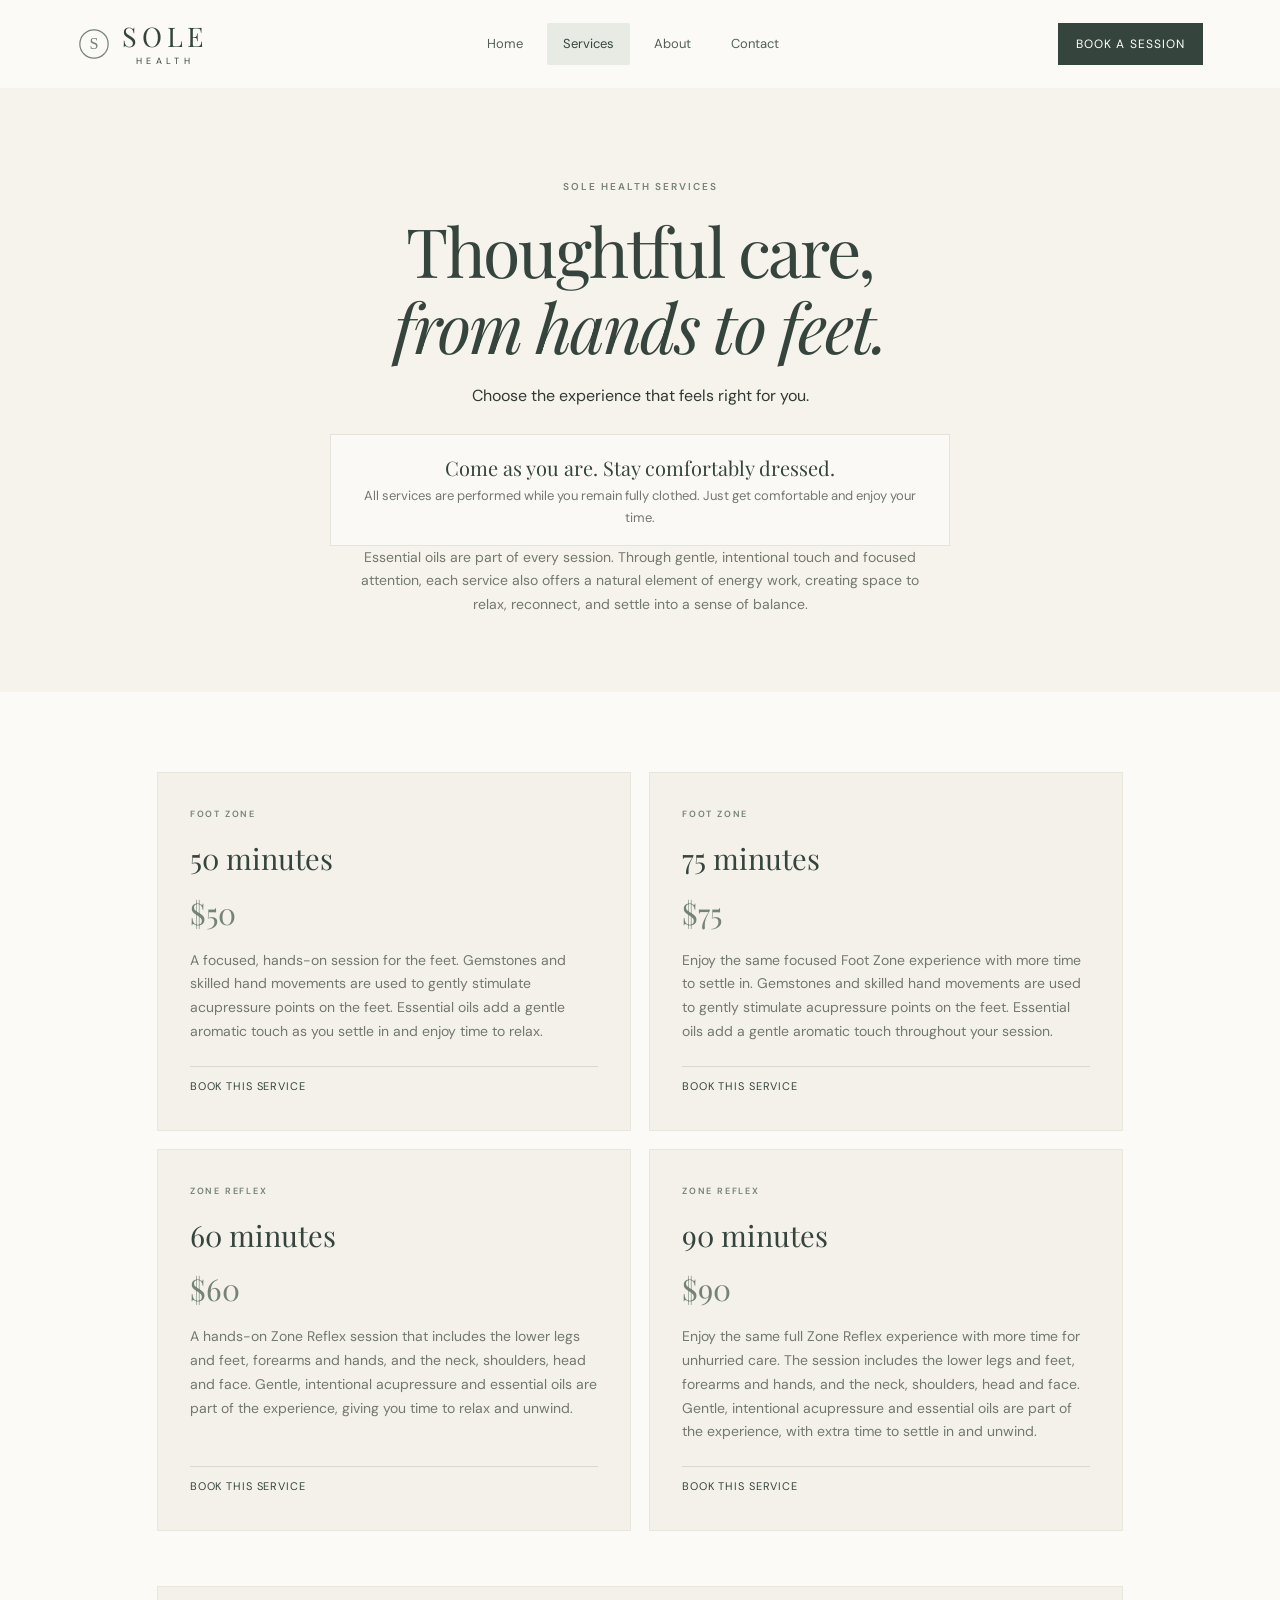
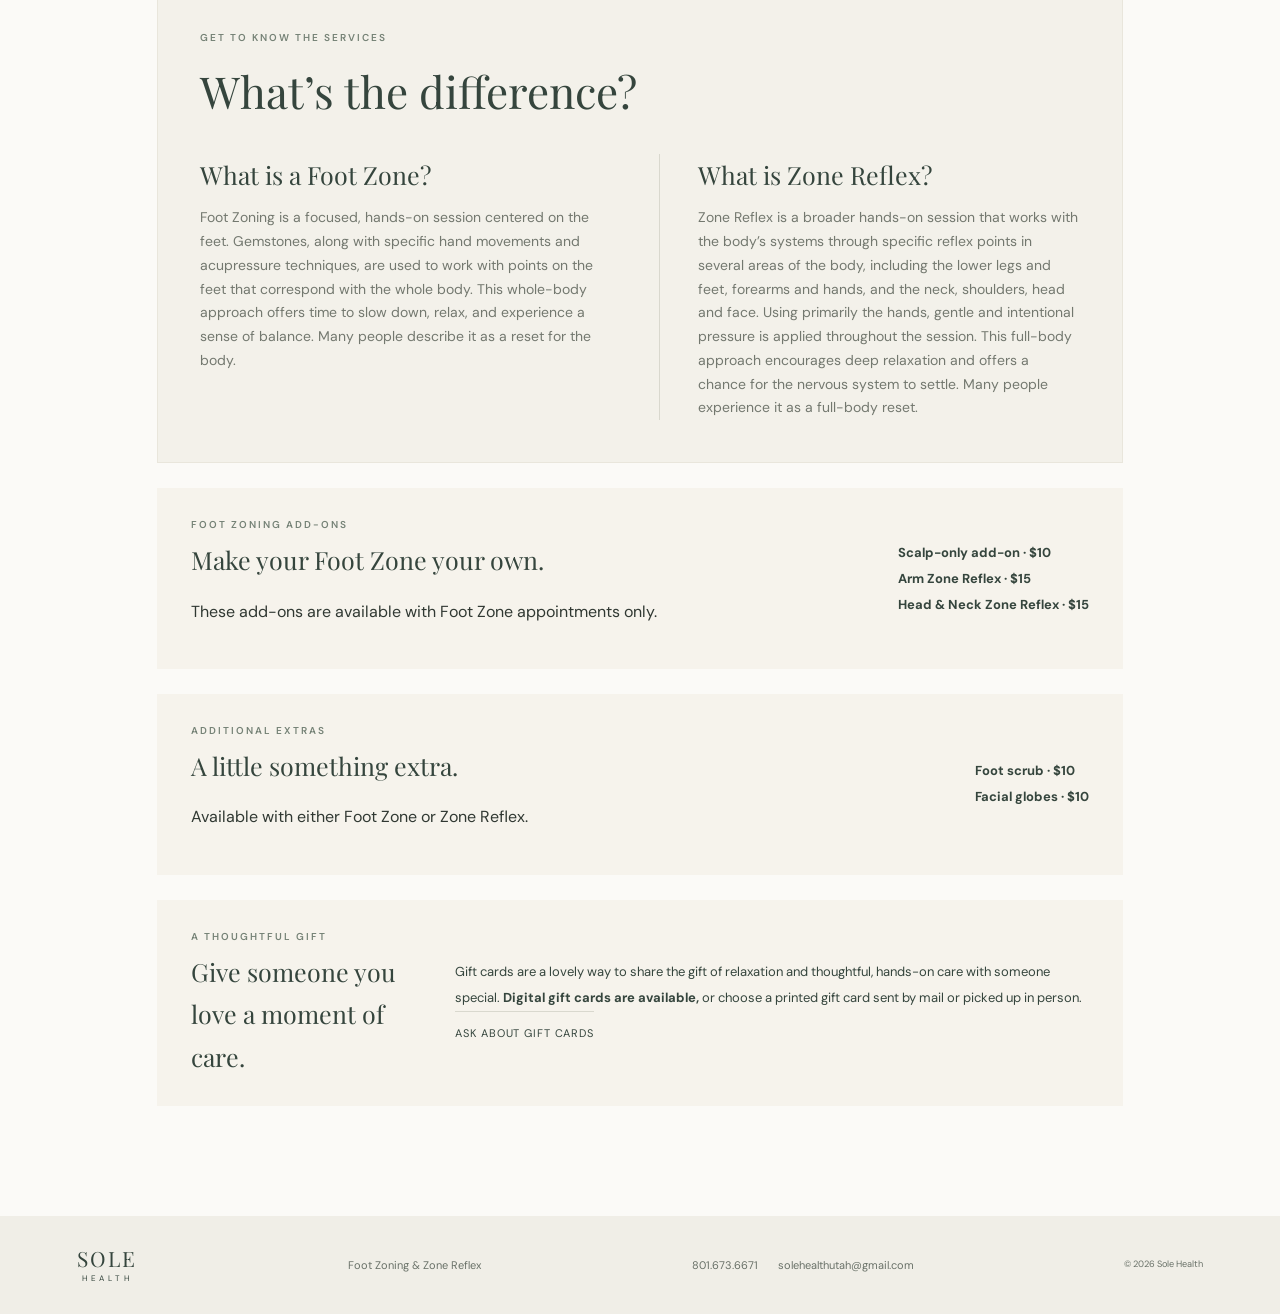
==== commit a20ddf80: "Clarify scalp-only Foot Zone add-on" ====
--- a/services.html
+++ b/services.html
@@ -1 +1 @@
-<!doctype html><html lang="en"><head><meta charset="utf-8"><meta name="viewport" content="width=device-width,initial-scale=1"><meta name="description" content="Enjoy Foot Zoning or a luxurious hands-on Zone Reflex session in Taylorsville, Utah."><meta name="theme-color" content="#f6f3ec"><title>Sole Health | Foot Zoning &amp; Zone Reflex</title><link rel="preconnect" href="https://fonts.googleapis.com"><link rel="preconnect" href="https://fonts.gstatic.com" crossorigin><link href="https://fonts.googleapis.com/css2?family=DM+Sans:wght@400;500;600&family=Playfair+Display:wght@400;500;600&display=swap" rel="stylesheet"><link rel="stylesheet" href="styles.css"></head><body><header class="site-header"><a class="wordmark header-wordmark" href="index.html"><svg class="brand-mark" viewBox="0 0 48 48" role="img" aria-label="Sole Health logo" xmlns="http://www.w3.org/2000/svg"><circle cx="24" cy="24" r="20" fill="none" stroke="currentColor" stroke-width="1.7"/><text x="24" y="31" text-anchor="middle" font-family="Georgia,serif" font-size="23" fill="currentColor">S</text></svg><span class="wordmark-text"><span>SOLE</span><small>HEALTH</small></span></a><nav aria-label="Main navigation"><a class="" href="index.html">Home</a><a class="active" href="services.html">Services</a><a class="" href="about.html">About</a><a class="" href="contact.html">Contact</a></nav><a class="button button-small" href="contact.html#booking">Book a session</a></header><main><section class="page-hero"><p class="eyebrow">SOLE HEALTH SERVICES</p><h1>Thoughtful care,<br><em>from hands to feet.</em></h1><p>Choose the experience that feels right for you.</p><p class="service-comfort"><strong>Come as you are. Stay comfortably dressed.</strong><br>All services are performed while you remain fully clothed. Just get comfortable and enjoy your time.</p><p class="service-energy">Essential oils are part of every session. Through gentle, intentional touch and focused attention, each service also offers a natural element of energy work, creating space to relax, reconnect, and settle into a sense of balance.</p></section><section class="services section-wrap" id="services"><div class="service-grid"><article class="service-card"><p class="eyebrow">FOOT ZONE</p><h3>50 minutes</h3><p class="price">$50</p><p>A focused, hands-on session for the feet. Gemstones and skilled hand movements are used to gently stimulate acupressure points on the feet. Essential oils add a gentle aromatic touch as you settle in and enjoy time to relax.</p><a class="text-link" href="contact.html?service=Foot%20Zone%2050-minute%20appointment#booking">Book this service</a></article><article class="service-card"><p class="eyebrow">FOOT ZONE</p><h3>75 minutes</h3><p class="price">$75</p><p>Enjoy the same focused Foot Zone experience with more time to settle in. Gemstones and skilled hand movements are used to gently stimulate acupressure points on the feet. Essential oils add a gentle aromatic touch throughout your session.</p><a class="text-link" href="contact.html?service=Foot%20Zone%2075-minute%20appointment#booking">Book this service</a></article><article class="service-card"><p class="eyebrow">ZONE REFLEX</p><h3>60 minutes</h3><p class="price">$60</p><p>A hands-on Zone Reflex session that includes the lower legs and feet, forearms and hands, and the neck, shoulders, head and face. Gentle, intentional acupressure and essential oils are part of the experience, giving you time to relax and unwind.</p><a class="text-link" href="contact.html?service=Zone%20Reflex%2060-minute%20appointment#booking">Book this service</a></article><article class="service-card"><p class="eyebrow">ZONE REFLEX</p><h3>90 minutes</h3><p class="price">$90</p><p>Enjoy the same full Zone Reflex experience with more time for unhurried care. The session includes the lower legs and feet, forearms and hands, and the neck, shoulders, head and face. Gentle, intentional acupressure and essential oils are part of the experience, with extra time to settle in and unwind.</p><a class="text-link" href="contact.html?service=Zone%20Reflex%2090-minute%20appointment#booking">Book this service</a></article></div><section class="service-education"><p class="eyebrow">GET TO KNOW THE SERVICES</p><h2>What’s the difference?</h2><div class="service-education-grid"><article><h3>What is a Foot Zone?</h3><p>Foot Zoning is a focused, hands-on session centered on the feet. Gemstones, along with specific hand movements and acupressure techniques, are used to work with points on the feet that correspond with the whole body. This whole-body approach offers time to slow down, relax, and experience a sense of balance. Many people describe it as a reset for the body.</p></article><article><h3>What is Zone Reflex?</h3><p>Zone Reflex is a broader hands-on session that works with the body’s systems through specific reflex points in several areas of the body, including the lower legs and feet, forearms and hands, and the neck, shoulders, head and face. Using primarily the hands, gentle and intentional pressure is applied throughout the session. This full-body approach encourages deep relaxation and offers a chance for the nervous system to settle. Many people experience it as a full-body reset.</p></article></div></section><div class="enhancements"><div><p class="eyebrow">FOOT ZONING ADD-ONS</p><h3>Make your Foot Zone your own.</h3><p>These add-ons are available with Foot Zone appointments only.</p></div><p><strong>Scalp add-on · $10</strong><br><strong>Arm Zone Reflex · $15</strong><br><strong>Head &amp; Neck Zone Reflex · $15</strong></p></div><div class="enhancements"><div><p class="eyebrow">ADDITIONAL EXTRAS</p><h3>A little something extra.</h3><p>Available with either Foot Zone or Zone Reflex.</p></div><p><strong>Foot scrub · $10</strong><br><strong>Facial globes · $10</strong></p></div><div class="enhancements gift-cards"><div><p class="eyebrow">A THOUGHTFUL GIFT</p><h3>Give someone you love a moment of care.</h3></div><p>Gift cards are a lovely way to share the gift of relaxation and thoughtful, hands-on care with someone special. <strong>Digital gift cards are available,</strong> or choose a printed gift card sent by mail or picked up in person.<br><a class="text-link" href="mailto:solehealthutah@gmail.com?subject=Sole%20Health%20Gift%20Card%20Inquiry">Ask about gift cards</a></p></div></section></main><footer class="site-footer"><a class="wordmark footer-mark" href="index.html"><span>SOLE</span><small>HEALTH</small></a><p>Foot Zoning &amp; Zone Reflex</p><div class="footer-contact"><a href="tel:+18016736671">801.673.6671</a><a href="mailto:solehealthutah@gmail.com?subject=Appointment%20Booking%20-%20Sole%20Health">solehealthutah@gmail.com</a></div><small>© <span class="year"></span> Sole Health</small></footer><script>document.querySelectorAll('.year').forEach(el=>el.textContent=new Date().getFullYear())</script></body></html>+<!doctype html><html lang="en"><head><meta charset="utf-8"><meta name="viewport" content="width=device-width,initial-scale=1"><meta name="description" content="Enjoy Foot Zoning or a luxurious hands-on Zone Reflex session in Taylorsville, Utah."><meta name="theme-color" content="#f6f3ec"><title>Sole Health | Foot Zoning &amp; Zone Reflex</title><link rel="preconnect" href="https://fonts.googleapis.com"><link rel="preconnect" href="https://fonts.gstatic.com" crossorigin><link href="https://fonts.googleapis.com/css2?family=DM+Sans:wght@400;500;600&family=Playfair+Display:wght@400;500;600&display=swap" rel="stylesheet"><link rel="stylesheet" href="styles.css"></head><body><header class="site-header"><a class="wordmark header-wordmark" href="index.html"><svg class="brand-mark" viewBox="0 0 48 48" role="img" aria-label="Sole Health logo" xmlns="http://www.w3.org/2000/svg"><circle cx="24" cy="24" r="20" fill="none" stroke="currentColor" stroke-width="1.7"/><text x="24" y="31" text-anchor="middle" font-family="Georgia,serif" font-size="23" fill="currentColor">S</text></svg><span class="wordmark-text"><span>SOLE</span><small>HEALTH</small></span></a><nav aria-label="Main navigation"><a class="" href="index.html">Home</a><a class="active" href="services.html">Services</a><a class="" href="about.html">About</a><a class="" href="contact.html">Contact</a></nav><a class="button button-small" href="contact.html#booking">Book a session</a></header><main><section class="page-hero"><p class="eyebrow">SOLE HEALTH SERVICES</p><h1>Thoughtful care,<br><em>from hands to feet.</em></h1><p>Choose the experience that feels right for you.</p><p class="service-comfort"><strong>Come as you are. Stay comfortably dressed.</strong><br>All services are performed while you remain fully clothed. Just get comfortable and enjoy your time.</p><p class="service-energy">Essential oils are part of every session. Through gentle, intentional touch and focused attention, each service also offers a natural element of energy work, creating space to relax, reconnect, and settle into a sense of balance.</p></section><section class="services section-wrap" id="services"><div class="service-grid"><article class="service-card"><p class="eyebrow">FOOT ZONE</p><h3>50 minutes</h3><p class="price">$50</p><p>A focused, hands-on session for the feet. Gemstones and skilled hand movements are used to gently stimulate acupressure points on the feet. Essential oils add a gentle aromatic touch as you settle in and enjoy time to relax.</p><a class="text-link" href="contact.html?service=Foot%20Zone%2050-minute%20appointment#booking">Book this service</a></article><article class="service-card"><p class="eyebrow">FOOT ZONE</p><h3>75 minutes</h3><p class="price">$75</p><p>Enjoy the same focused Foot Zone experience with more time to settle in. Gemstones and skilled hand movements are used to gently stimulate acupressure points on the feet. Essential oils add a gentle aromatic touch throughout your session.</p><a class="text-link" href="contact.html?service=Foot%20Zone%2075-minute%20appointment#booking">Book this service</a></article><article class="service-card"><p class="eyebrow">ZONE REFLEX</p><h3>60 minutes</h3><p class="price">$60</p><p>A hands-on Zone Reflex session that includes the lower legs and feet, forearms and hands, and the neck, shoulders, head and face. Gentle, intentional acupressure and essential oils are part of the experience, giving you time to relax and unwind.</p><a class="text-link" href="contact.html?service=Zone%20Reflex%2060-minute%20appointment#booking">Book this service</a></article><article class="service-card"><p class="eyebrow">ZONE REFLEX</p><h3>90 minutes</h3><p class="price">$90</p><p>Enjoy the same full Zone Reflex experience with more time for unhurried care. The session includes the lower legs and feet, forearms and hands, and the neck, shoulders, head and face. Gentle, intentional acupressure and essential oils are part of the experience, with extra time to settle in and unwind.</p><a class="text-link" href="contact.html?service=Zone%20Reflex%2090-minute%20appointment#booking">Book this service</a></article></div><section class="service-education"><p class="eyebrow">GET TO KNOW THE SERVICES</p><h2>What’s the difference?</h2><div class="service-education-grid"><article><h3>What is a Foot Zone?</h3><p>Foot Zoning is a focused, hands-on session centered on the feet. Gemstones, along with specific hand movements and acupressure techniques, are used to work with points on the feet that correspond with the whole body. This whole-body approach offers time to slow down, relax, and experience a sense of balance. Many people describe it as a reset for the body.</p></article><article><h3>What is Zone Reflex?</h3><p>Zone Reflex is a broader hands-on session that works with the body’s systems through specific reflex points in several areas of the body, including the lower legs and feet, forearms and hands, and the neck, shoulders, head and face. Using primarily the hands, gentle and intentional pressure is applied throughout the session. This full-body approach encourages deep relaxation and offers a chance for the nervous system to settle. Many people experience it as a full-body reset.</p></article></div></section><div class="enhancements"><div><p class="eyebrow">FOOT ZONING ADD-ONS</p><h3>Make your Foot Zone your own.</h3><p>These add-ons are available with Foot Zone appointments only.</p></div><p><strong>Scalp-only add-on · $10</strong><br><strong>Arm Zone Reflex · $15</strong><br><strong>Head &amp; Neck Zone Reflex · $15</strong></p></div><div class="enhancements"><div><p class="eyebrow">ADDITIONAL EXTRAS</p><h3>A little something extra.</h3><p>Available with either Foot Zone or Zone Reflex.</p></div><p><strong>Foot scrub · $10</strong><br><strong>Facial globes · $10</strong></p></div><div class="enhancements gift-cards"><div><p class="eyebrow">A THOUGHTFUL GIFT</p><h3>Give someone you love a moment of care.</h3></div><p>Gift cards are a lovely way to share the gift of relaxation and thoughtful, hands-on care with someone special. <strong>Digital gift cards are available,</strong> or choose a printed gift card sent by mail or picked up in person.<br><a class="text-link" href="mailto:solehealthutah@gmail.com?subject=Sole%20Health%20Gift%20Card%20Inquiry">Ask about gift cards</a></p></div></section></main><footer class="site-footer"><a class="wordmark footer-mark" href="index.html"><span>SOLE</span><small>HEALTH</small></a><p>Foot Zoning &amp; Zone Reflex</p><div class="footer-contact"><a href="tel:+18016736671">801.673.6671</a><a href="mailto:solehealthutah@gmail.com?subject=Appointment%20Booking%20-%20Sole%20Health">solehealthutah@gmail.com</a></div><small>© <span class="year"></span> Sole Health</small></footer><script>document.querySelectorAll('.year').forEach(el=>el.textContent=new Date().getFullYear())</script></body></html>
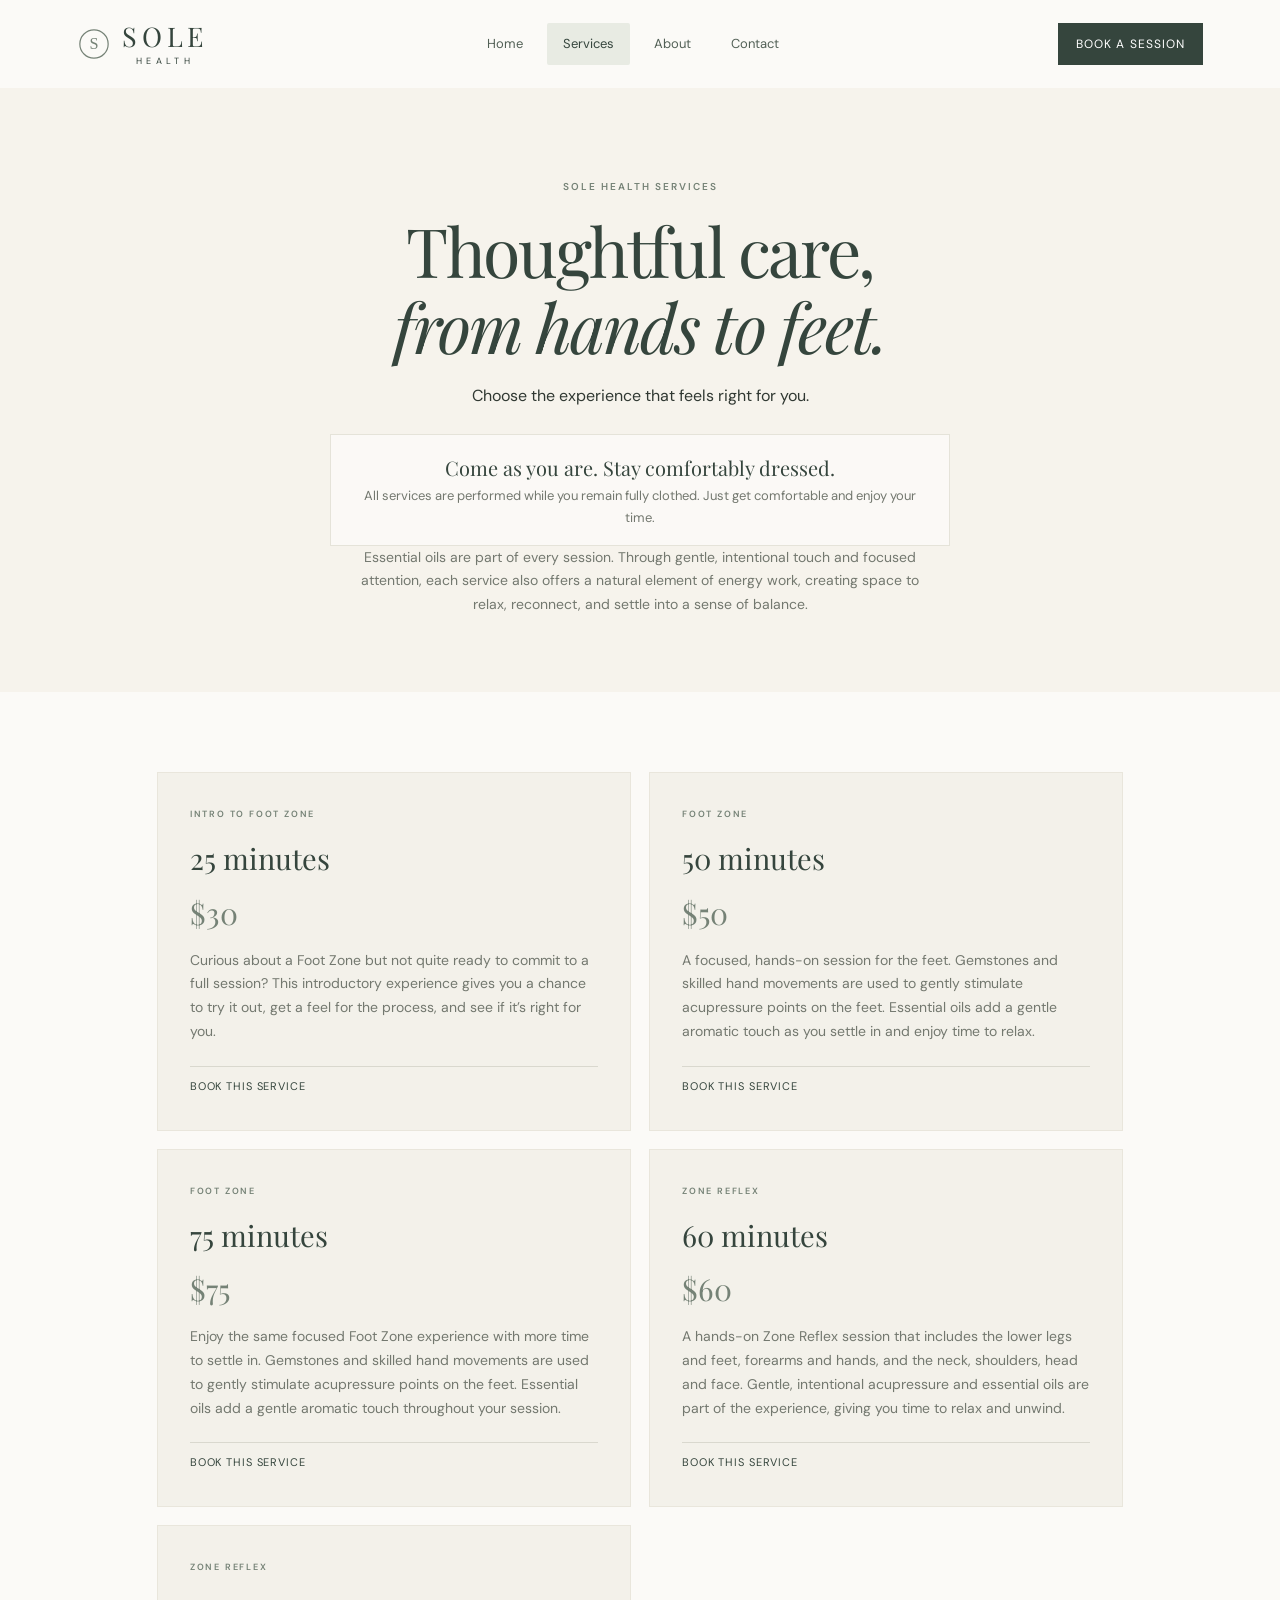
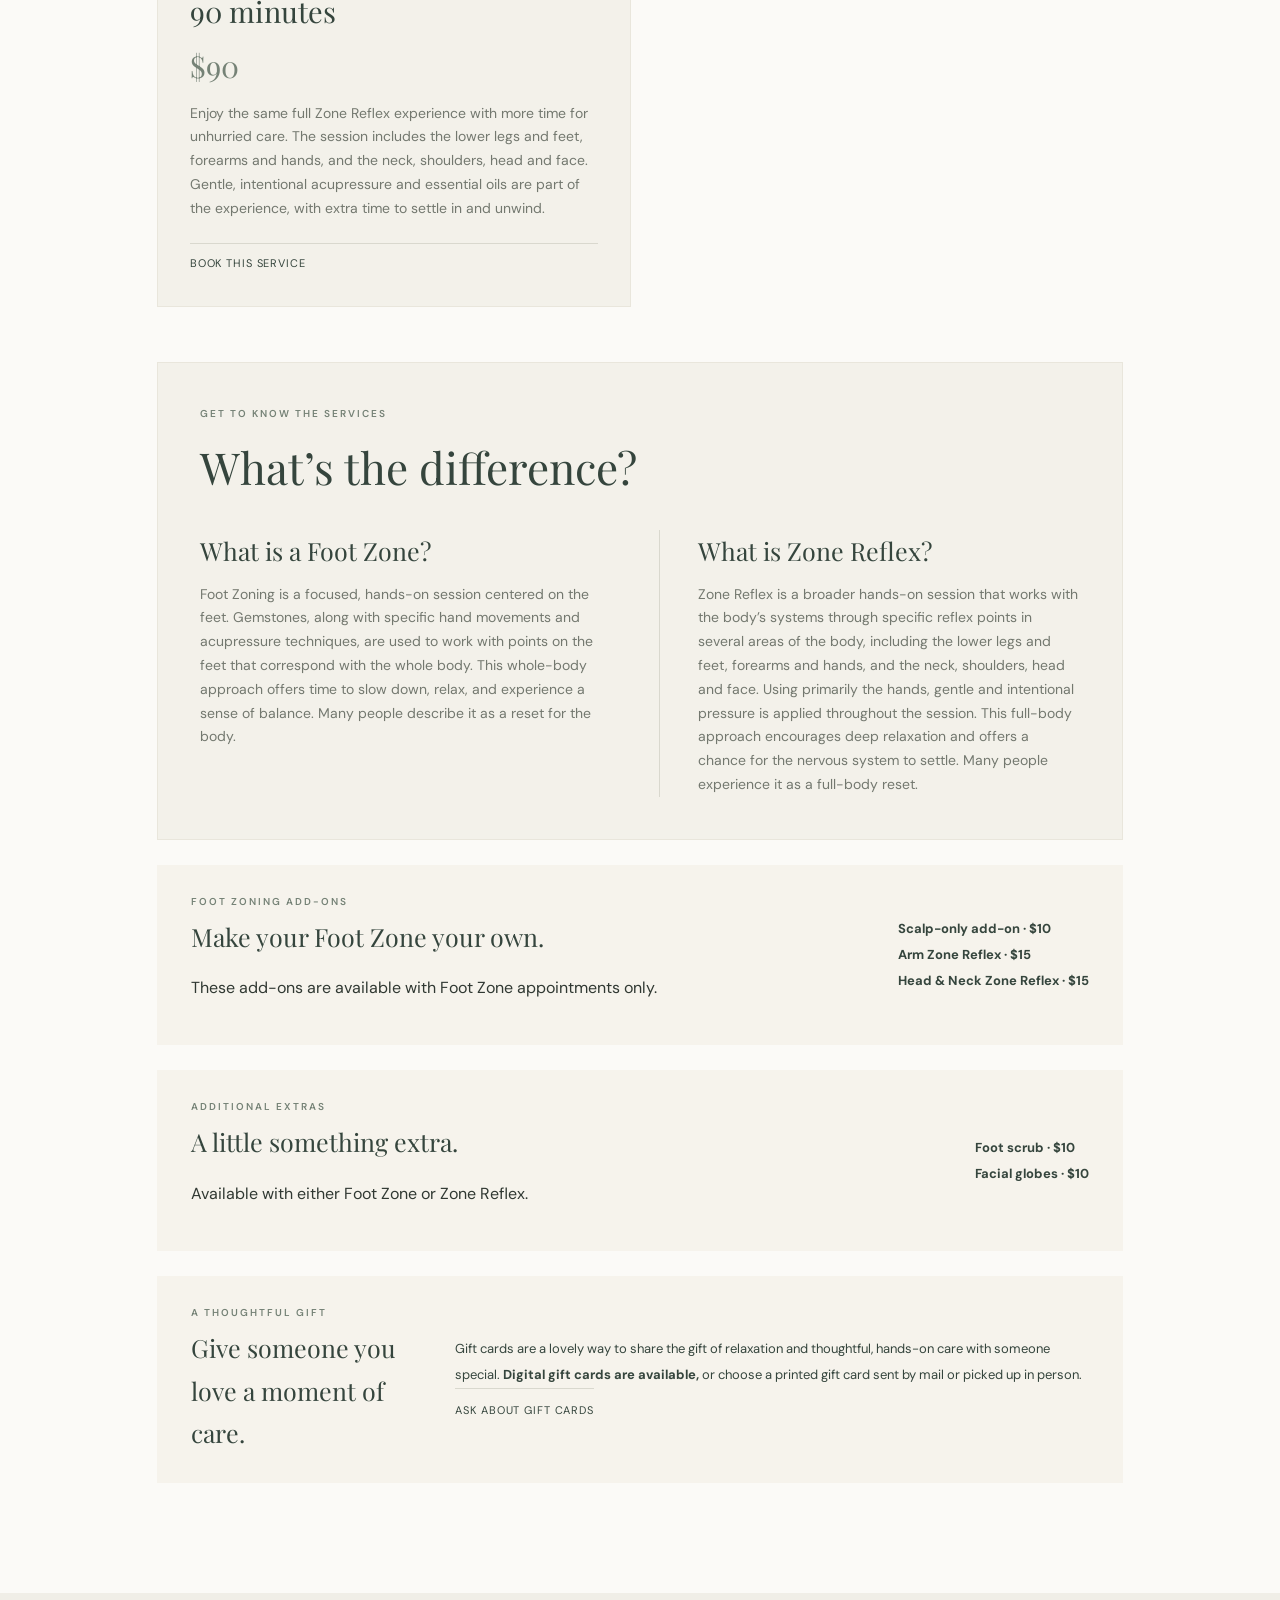
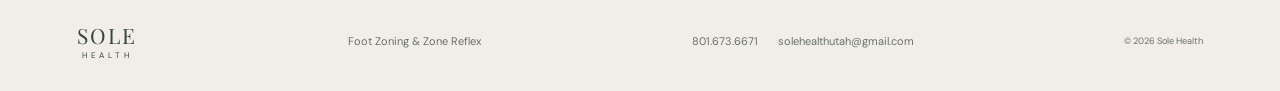
==== commit ec5ee8fc: "Add introductory 25-minute Foot Zone service" ====
--- a/services.html
+++ b/services.html
@@ -1 +1 @@
-<!doctype html><html lang="en"><head><meta charset="utf-8"><meta name="viewport" content="width=device-width,initial-scale=1"><meta name="description" content="Enjoy Foot Zoning or a luxurious hands-on Zone Reflex session in Taylorsville, Utah."><meta name="theme-color" content="#f6f3ec"><title>Sole Health | Foot Zoning &amp; Zone Reflex</title><link rel="preconnect" href="https://fonts.googleapis.com"><link rel="preconnect" href="https://fonts.gstatic.com" crossorigin><link href="https://fonts.googleapis.com/css2?family=DM+Sans:wght@400;500;600&family=Playfair+Display:wght@400;500;600&display=swap" rel="stylesheet"><link rel="stylesheet" href="styles.css"></head><body><header class="site-header"><a class="wordmark header-wordmark" href="index.html"><svg class="brand-mark" viewBox="0 0 48 48" role="img" aria-label="Sole Health logo" xmlns="http://www.w3.org/2000/svg"><circle cx="24" cy="24" r="20" fill="none" stroke="currentColor" stroke-width="1.7"/><text x="24" y="31" text-anchor="middle" font-family="Georgia,serif" font-size="23" fill="currentColor">S</text></svg><span class="wordmark-text"><span>SOLE</span><small>HEALTH</small></span></a><nav aria-label="Main navigation"><a class="" href="index.html">Home</a><a class="active" href="services.html">Services</a><a class="" href="about.html">About</a><a class="" href="contact.html">Contact</a></nav><a class="button button-small" href="contact.html#booking">Book a session</a></header><main><section class="page-hero"><p class="eyebrow">SOLE HEALTH SERVICES</p><h1>Thoughtful care,<br><em>from hands to feet.</em></h1><p>Choose the experience that feels right for you.</p><p class="service-comfort"><strong>Come as you are. Stay comfortably dressed.</strong><br>All services are performed while you remain fully clothed. Just get comfortable and enjoy your time.</p><p class="service-energy">Essential oils are part of every session. Through gentle, intentional touch and focused attention, each service also offers a natural element of energy work, creating space to relax, reconnect, and settle into a sense of balance.</p></section><section class="services section-wrap" id="services"><div class="service-grid"><article class="service-card"><p class="eyebrow">FOOT ZONE</p><h3>50 minutes</h3><p class="price">$50</p><p>A focused, hands-on session for the feet. Gemstones and skilled hand movements are used to gently stimulate acupressure points on the feet. Essential oils add a gentle aromatic touch as you settle in and enjoy time to relax.</p><a class="text-link" href="contact.html?service=Foot%20Zone%2050-minute%20appointment#booking">Book this service</a></article><article class="service-card"><p class="eyebrow">FOOT ZONE</p><h3>75 minutes</h3><p class="price">$75</p><p>Enjoy the same focused Foot Zone experience with more time to settle in. Gemstones and skilled hand movements are used to gently stimulate acupressure points on the feet. Essential oils add a gentle aromatic touch throughout your session.</p><a class="text-link" href="contact.html?service=Foot%20Zone%2075-minute%20appointment#booking">Book this service</a></article><article class="service-card"><p class="eyebrow">ZONE REFLEX</p><h3>60 minutes</h3><p class="price">$60</p><p>A hands-on Zone Reflex session that includes the lower legs and feet, forearms and hands, and the neck, shoulders, head and face. Gentle, intentional acupressure and essential oils are part of the experience, giving you time to relax and unwind.</p><a class="text-link" href="contact.html?service=Zone%20Reflex%2060-minute%20appointment#booking">Book this service</a></article><article class="service-card"><p class="eyebrow">ZONE REFLEX</p><h3>90 minutes</h3><p class="price">$90</p><p>Enjoy the same full Zone Reflex experience with more time for unhurried care. The session includes the lower legs and feet, forearms and hands, and the neck, shoulders, head and face. Gentle, intentional acupressure and essential oils are part of the experience, with extra time to settle in and unwind.</p><a class="text-link" href="contact.html?service=Zone%20Reflex%2090-minute%20appointment#booking">Book this service</a></article></div><section class="service-education"><p class="eyebrow">GET TO KNOW THE SERVICES</p><h2>What’s the difference?</h2><div class="service-education-grid"><article><h3>What is a Foot Zone?</h3><p>Foot Zoning is a focused, hands-on session centered on the feet. Gemstones, along with specific hand movements and acupressure techniques, are used to work with points on the feet that correspond with the whole body. This whole-body approach offers time to slow down, relax, and experience a sense of balance. Many people describe it as a reset for the body.</p></article><article><h3>What is Zone Reflex?</h3><p>Zone Reflex is a broader hands-on session that works with the body’s systems through specific reflex points in several areas of the body, including the lower legs and feet, forearms and hands, and the neck, shoulders, head and face. Using primarily the hands, gentle and intentional pressure is applied throughout the session. This full-body approach encourages deep relaxation and offers a chance for the nervous system to settle. Many people experience it as a full-body reset.</p></article></div></section><div class="enhancements"><div><p class="eyebrow">FOOT ZONING ADD-ONS</p><h3>Make your Foot Zone your own.</h3><p>These add-ons are available with Foot Zone appointments only.</p></div><p><strong>Scalp-only add-on · $10</strong><br><strong>Arm Zone Reflex · $15</strong><br><strong>Head &amp; Neck Zone Reflex · $15</strong></p></div><div class="enhancements"><div><p class="eyebrow">ADDITIONAL EXTRAS</p><h3>A little something extra.</h3><p>Available with either Foot Zone or Zone Reflex.</p></div><p><strong>Foot scrub · $10</strong><br><strong>Facial globes · $10</strong></p></div><div class="enhancements gift-cards"><div><p class="eyebrow">A THOUGHTFUL GIFT</p><h3>Give someone you love a moment of care.</h3></div><p>Gift cards are a lovely way to share the gift of relaxation and thoughtful, hands-on care with someone special. <strong>Digital gift cards are available,</strong> or choose a printed gift card sent by mail or picked up in person.<br><a class="text-link" href="mailto:solehealthutah@gmail.com?subject=Sole%20Health%20Gift%20Card%20Inquiry">Ask about gift cards</a></p></div></section></main><footer class="site-footer"><a class="wordmark footer-mark" href="index.html"><span>SOLE</span><small>HEALTH</small></a><p>Foot Zoning &amp; Zone Reflex</p><div class="footer-contact"><a href="tel:+18016736671">801.673.6671</a><a href="mailto:solehealthutah@gmail.com?subject=Appointment%20Booking%20-%20Sole%20Health">solehealthutah@gmail.com</a></div><small>© <span class="year"></span> Sole Health</small></footer><script>document.querySelectorAll('.year').forEach(el=>el.textContent=new Date().getFullYear())</script></body></html>+<!doctype html><html lang="en"><head><meta charset="utf-8"><meta name="viewport" content="width=device-width,initial-scale=1"><meta name="description" content="Enjoy Foot Zoning or a luxurious hands-on Zone Reflex session in Taylorsville, Utah."><meta name="theme-color" content="#f6f3ec"><title>Sole Health | Foot Zoning &amp; Zone Reflex</title><link rel="preconnect" href="https://fonts.googleapis.com"><link rel="preconnect" href="https://fonts.gstatic.com" crossorigin><link href="https://fonts.googleapis.com/css2?family=DM+Sans:wght@400;500;600&family=Playfair+Display:wght@400;500;600&display=swap" rel="stylesheet"><link rel="stylesheet" href="styles.css"></head><body><header class="site-header"><a class="wordmark header-wordmark" href="index.html"><svg class="brand-mark" viewBox="0 0 48 48" role="img" aria-label="Sole Health logo" xmlns="http://www.w3.org/2000/svg"><circle cx="24" cy="24" r="20" fill="none" stroke="currentColor" stroke-width="1.7"/><text x="24" y="31" text-anchor="middle" font-family="Georgia,serif" font-size="23" fill="currentColor">S</text></svg><span class="wordmark-text"><span>SOLE</span><small>HEALTH</small></span></a><nav aria-label="Main navigation"><a class="" href="index.html">Home</a><a class="active" href="services.html">Services</a><a class="" href="about.html">About</a><a class="" href="contact.html">Contact</a></nav><a class="button button-small" href="contact.html#booking">Book a session</a></header><main><section class="page-hero"><p class="eyebrow">SOLE HEALTH SERVICES</p><h1>Thoughtful care,<br><em>from hands to feet.</em></h1><p>Choose the experience that feels right for you.</p><p class="service-comfort"><strong>Come as you are. Stay comfortably dressed.</strong><br>All services are performed while you remain fully clothed. Just get comfortable and enjoy your time.</p><p class="service-energy">Essential oils are part of every session. Through gentle, intentional touch and focused attention, each service also offers a natural element of energy work, creating space to relax, reconnect, and settle into a sense of balance.</p></section><section class="services section-wrap" id="services"><div class="service-grid"><article class="service-card"><p class="eyebrow">INTRO TO FOOT ZONE</p><h3>25 minutes</h3><p class="price">$30</p><p>Curious about a Foot Zone but not quite ready to commit to a full session? This introductory experience gives you a chance to try it out, get a feel for the process, and see if it’s right for you.</p><a class="text-link" href="contact.html?service=Intro%20to%20Foot%20Zone%2025-minute%20appointment#booking">Book this service</a></article><article class="service-card"><p class="eyebrow">FOOT ZONE</p><h3>50 minutes</h3><p class="price">$50</p><p>A focused, hands-on session for the feet. Gemstones and skilled hand movements are used to gently stimulate acupressure points on the feet. Essential oils add a gentle aromatic touch as you settle in and enjoy time to relax.</p><a class="text-link" href="contact.html?service=Foot%20Zone%2050-minute%20appointment#booking">Book this service</a></article><article class="service-card"><p class="eyebrow">FOOT ZONE</p><h3>75 minutes</h3><p class="price">$75</p><p>Enjoy the same focused Foot Zone experience with more time to settle in. Gemstones and skilled hand movements are used to gently stimulate acupressure points on the feet. Essential oils add a gentle aromatic touch throughout your session.</p><a class="text-link" href="contact.html?service=Foot%20Zone%2075-minute%20appointment#booking">Book this service</a></article><article class="service-card"><p class="eyebrow">ZONE REFLEX</p><h3>60 minutes</h3><p class="price">$60</p><p>A hands-on Zone Reflex session that includes the lower legs and feet, forearms and hands, and the neck, shoulders, head and face. Gentle, intentional acupressure and essential oils are part of the experience, giving you time to relax and unwind.</p><a class="text-link" href="contact.html?service=Zone%20Reflex%2060-minute%20appointment#booking">Book this service</a></article><article class="service-card"><p class="eyebrow">ZONE REFLEX</p><h3>90 minutes</h3><p class="price">$90</p><p>Enjoy the same full Zone Reflex experience with more time for unhurried care. The session includes the lower legs and feet, forearms and hands, and the neck, shoulders, head and face. Gentle, intentional acupressure and essential oils are part of the experience, with extra time to settle in and unwind.</p><a class="text-link" href="contact.html?service=Zone%20Reflex%2090-minute%20appointment#booking">Book this service</a></article></div><section class="service-education"><p class="eyebrow">GET TO KNOW THE SERVICES</p><h2>What’s the difference?</h2><div class="service-education-grid"><article><h3>What is a Foot Zone?</h3><p>Foot Zoning is a focused, hands-on session centered on the feet. Gemstones, along with specific hand movements and acupressure techniques, are used to work with points on the feet that correspond with the whole body. This whole-body approach offers time to slow down, relax, and experience a sense of balance. Many people describe it as a reset for the body.</p></article><article><h3>What is Zone Reflex?</h3><p>Zone Reflex is a broader hands-on session that works with the body’s systems through specific reflex points in several areas of the body, including the lower legs and feet, forearms and hands, and the neck, shoulders, head and face. Using primarily the hands, gentle and intentional pressure is applied throughout the session. This full-body approach encourages deep relaxation and offers a chance for the nervous system to settle. Many people experience it as a full-body reset.</p></article></div></section><div class="enhancements"><div><p class="eyebrow">FOOT ZONING ADD-ONS</p><h3>Make your Foot Zone your own.</h3><p>These add-ons are available with Foot Zone appointments only.</p></div><p><strong>Scalp-only add-on · $10</strong><br><strong>Arm Zone Reflex · $15</strong><br><strong>Head &amp; Neck Zone Reflex · $15</strong></p></div><div class="enhancements"><div><p class="eyebrow">ADDITIONAL EXTRAS</p><h3>A little something extra.</h3><p>Available with either Foot Zone or Zone Reflex.</p></div><p><strong>Foot scrub · $10</strong><br><strong>Facial globes · $10</strong></p></div><div class="enhancements gift-cards"><div><p class="eyebrow">A THOUGHTFUL GIFT</p><h3>Give someone you love a moment of care.</h3></div><p>Gift cards are a lovely way to share the gift of relaxation and thoughtful, hands-on care with someone special. <strong>Digital gift cards are available,</strong> or choose a printed gift card sent by mail or picked up in person.<br><a class="text-link" href="mailto:solehealthutah@gmail.com?subject=Sole%20Health%20Gift%20Card%20Inquiry">Ask about gift cards</a></p></div></section></main><footer class="site-footer"><a class="wordmark footer-mark" href="index.html"><span>SOLE</span><small>HEALTH</small></a><p>Foot Zoning &amp; Zone Reflex</p><div class="footer-contact"><a href="tel:+18016736671">801.673.6671</a><a href="mailto:solehealthutah@gmail.com?subject=Appointment%20Booking%20-%20Sole%20Health">solehealthutah@gmail.com</a></div><small>© <span class="year"></span> Sole Health</small></footer><script>document.querySelectorAll('.year').forEach(el=>el.textContent=new Date().getFullYear())</script></body></html>
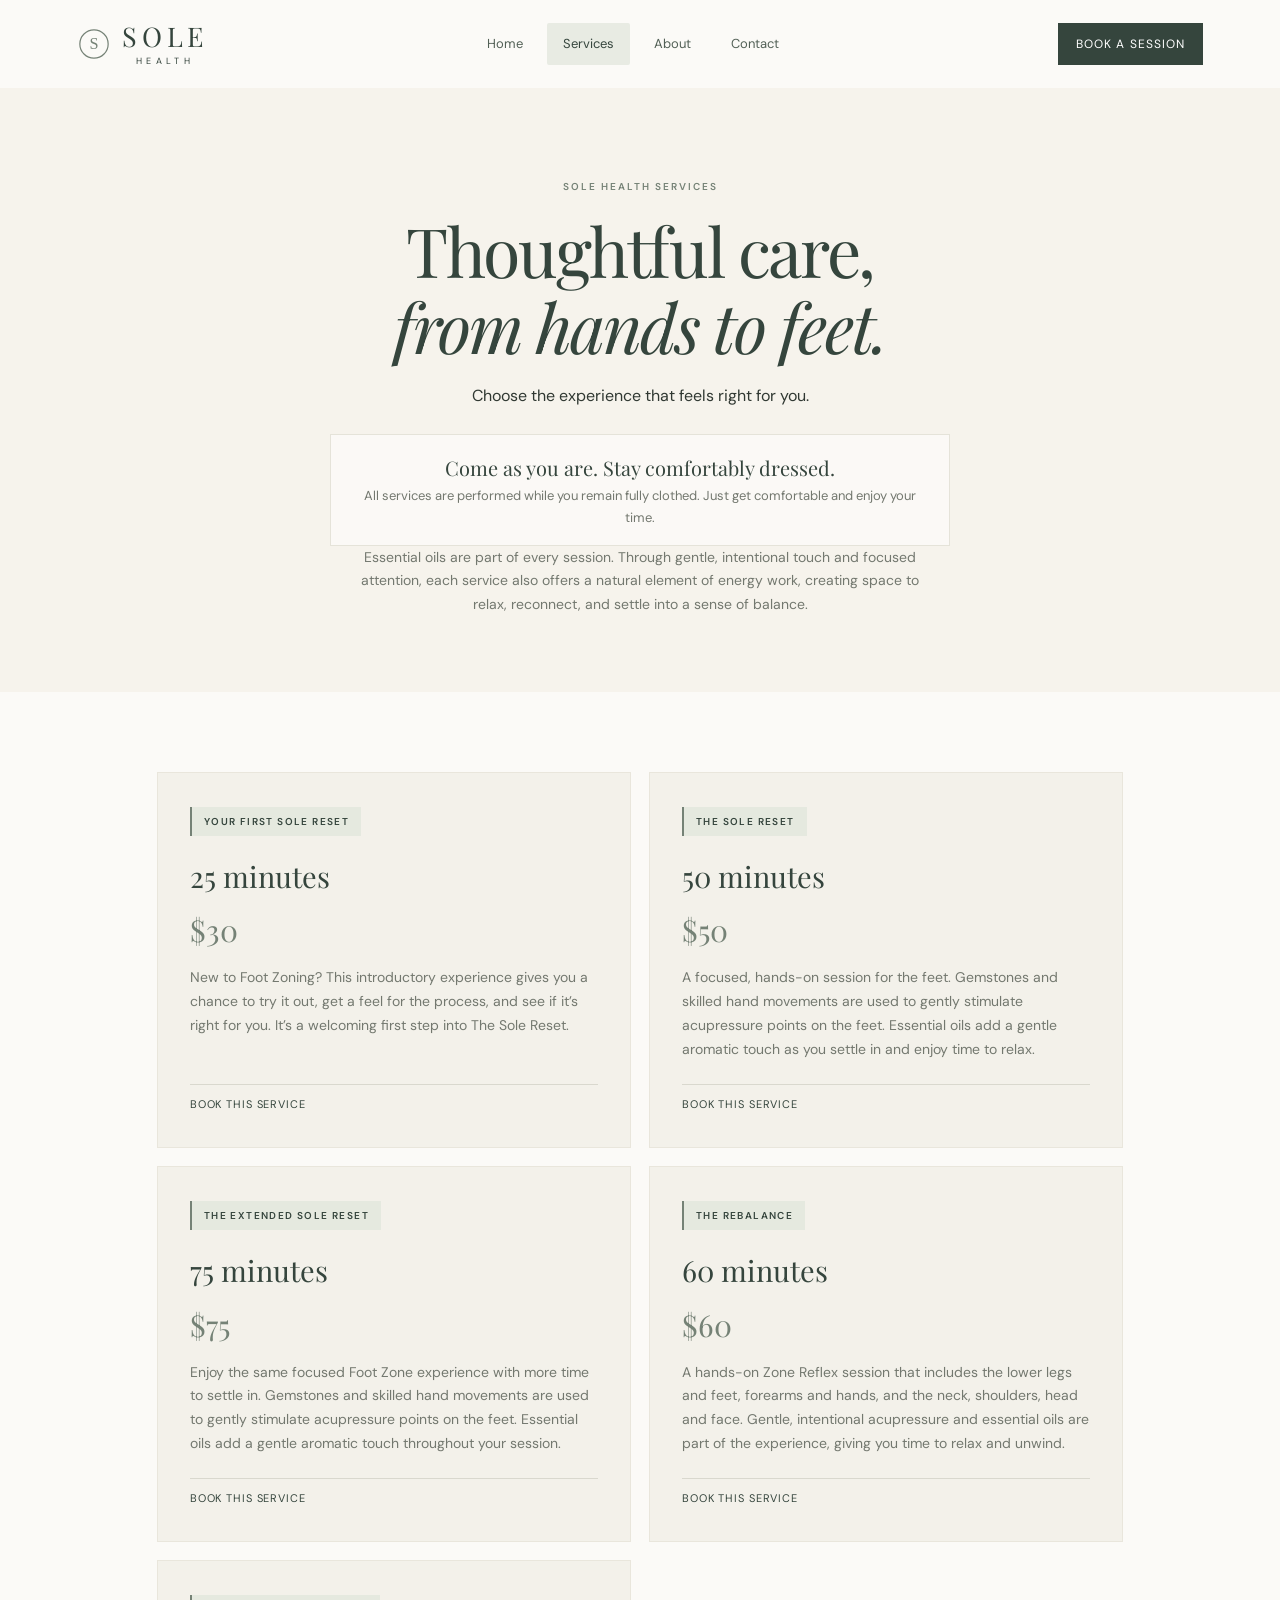
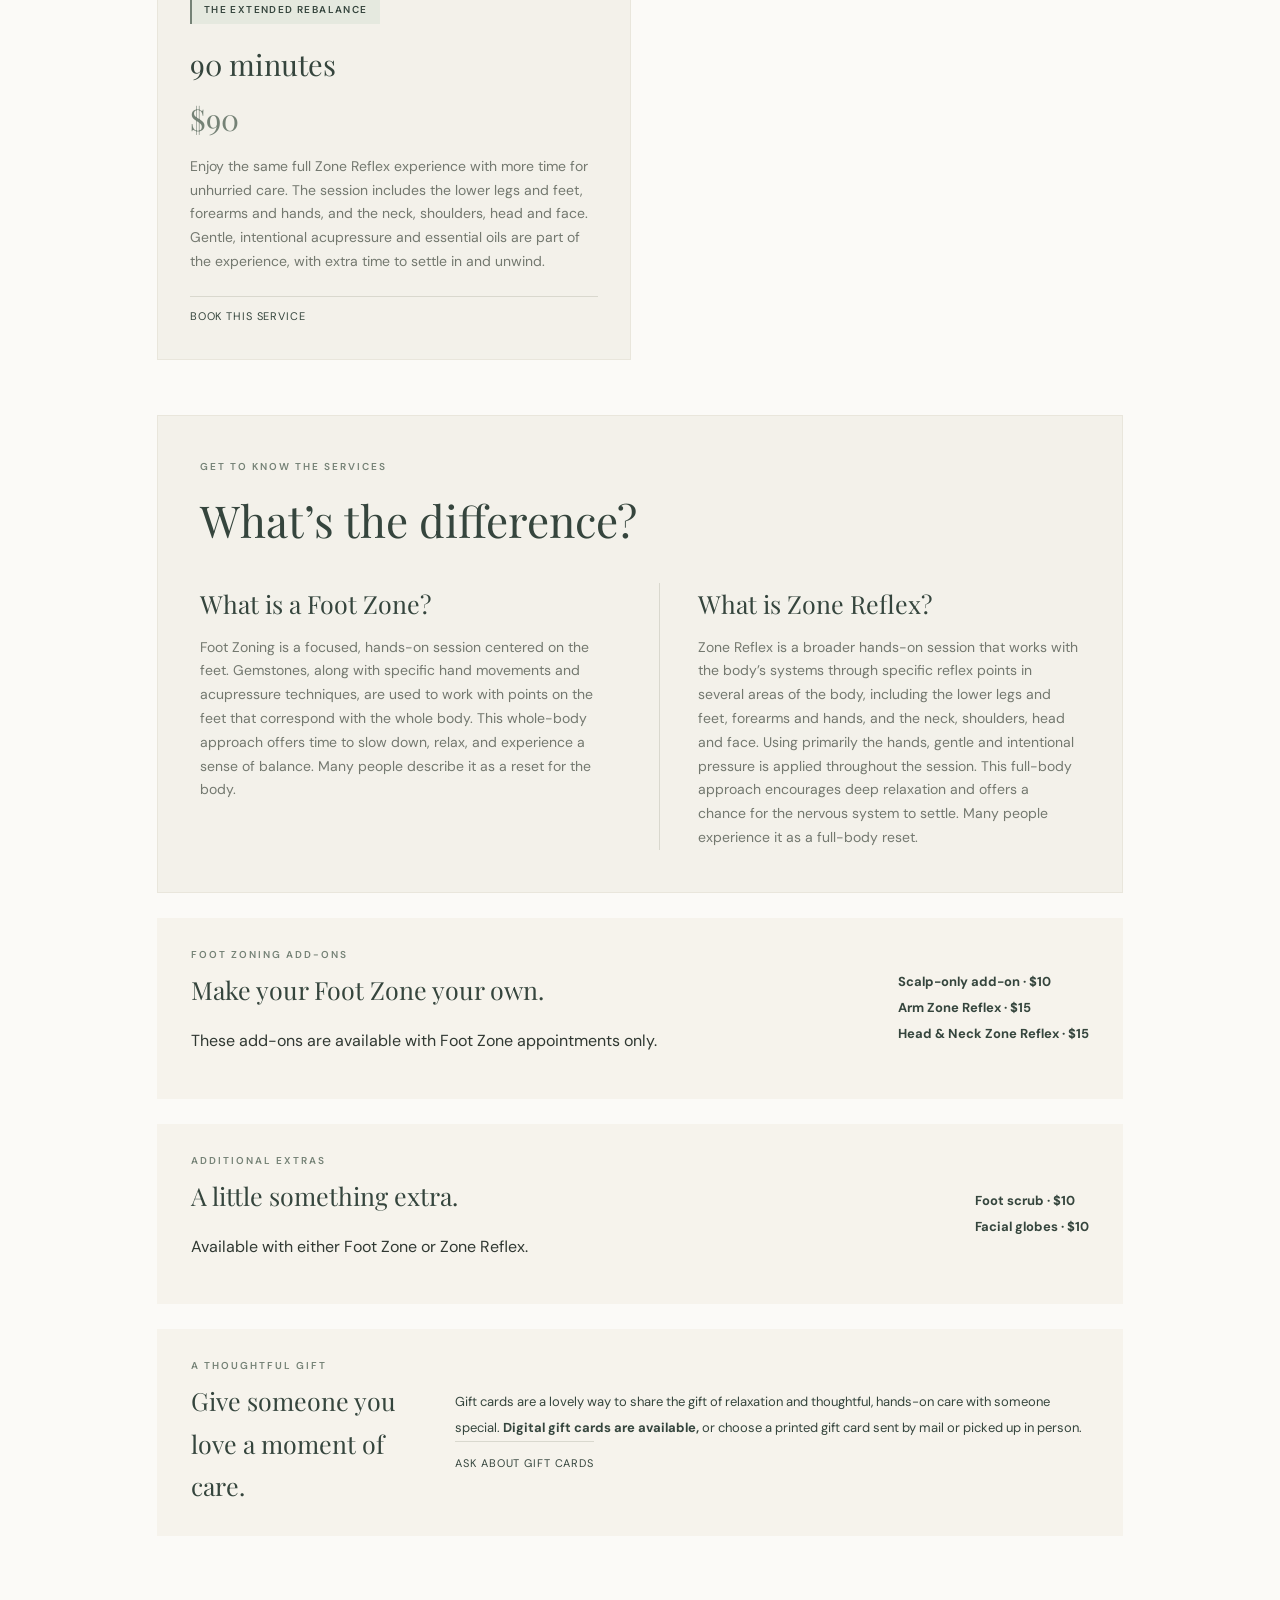
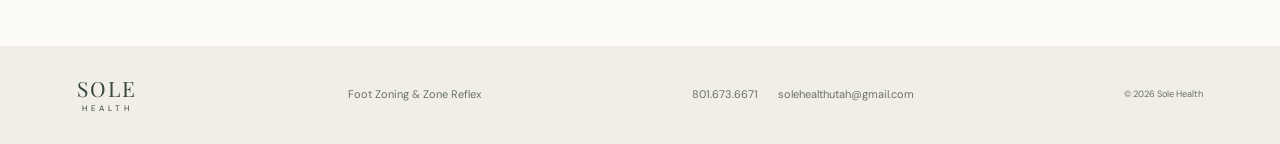
==== commit 69737cfd: "Update service names and booking labels" ====
--- a/services.html
+++ b/services.html
@@ -1 +1 @@
-<!doctype html><html lang="en"><head><meta charset="utf-8"><meta name="viewport" content="width=device-width,initial-scale=1"><meta name="description" content="Enjoy Foot Zoning or a luxurious hands-on Zone Reflex session in Taylorsville, Utah."><meta name="theme-color" content="#f6f3ec"><title>Sole Health | Foot Zoning &amp; Zone Reflex</title><link rel="preconnect" href="https://fonts.googleapis.com"><link rel="preconnect" href="https://fonts.gstatic.com" crossorigin><link href="https://fonts.googleapis.com/css2?family=DM+Sans:wght@400;500;600&family=Playfair+Display:wght@400;500;600&display=swap" rel="stylesheet"><link rel="stylesheet" href="styles.css"></head><body><header class="site-header"><a class="wordmark header-wordmark" href="index.html"><svg class="brand-mark" viewBox="0 0 48 48" role="img" aria-label="Sole Health logo" xmlns="http://www.w3.org/2000/svg"><circle cx="24" cy="24" r="20" fill="none" stroke="currentColor" stroke-width="1.7"/><text x="24" y="31" text-anchor="middle" font-family="Georgia,serif" font-size="23" fill="currentColor">S</text></svg><span class="wordmark-text"><span>SOLE</span><small>HEALTH</small></span></a><nav aria-label="Main navigation"><a class="" href="index.html">Home</a><a class="active" href="services.html">Services</a><a class="" href="about.html">About</a><a class="" href="contact.html">Contact</a></nav><a class="button button-small" href="contact.html#booking">Book a session</a></header><main><section class="page-hero"><p class="eyebrow">SOLE HEALTH SERVICES</p><h1>Thoughtful care,<br><em>from hands to feet.</em></h1><p>Choose the experience that feels right for you.</p><p class="service-comfort"><strong>Come as you are. Stay comfortably dressed.</strong><br>All services are performed while you remain fully clothed. Just get comfortable and enjoy your time.</p><p class="service-energy">Essential oils are part of every session. Through gentle, intentional touch and focused attention, each service also offers a natural element of energy work, creating space to relax, reconnect, and settle into a sense of balance.</p></section><section class="services section-wrap" id="services"><div class="service-grid"><article class="service-card"><p class="eyebrow">INTRO TO FOOT ZONE</p><h3>25 minutes</h3><p class="price">$30</p><p>Curious about a Foot Zone but not quite ready to commit to a full session? This introductory experience gives you a chance to try it out, get a feel for the process, and see if it’s right for you.</p><a class="text-link" href="contact.html?service=Intro%20to%20Foot%20Zone%2025-minute%20appointment#booking">Book this service</a></article><article class="service-card"><p class="eyebrow">FOOT ZONE</p><h3>50 minutes</h3><p class="price">$50</p><p>A focused, hands-on session for the feet. Gemstones and skilled hand movements are used to gently stimulate acupressure points on the feet. Essential oils add a gentle aromatic touch as you settle in and enjoy time to relax.</p><a class="text-link" href="contact.html?service=Foot%20Zone%2050-minute%20appointment#booking">Book this service</a></article><article class="service-card"><p class="eyebrow">FOOT ZONE</p><h3>75 minutes</h3><p class="price">$75</p><p>Enjoy the same focused Foot Zone experience with more time to settle in. Gemstones and skilled hand movements are used to gently stimulate acupressure points on the feet. Essential oils add a gentle aromatic touch throughout your session.</p><a class="text-link" href="contact.html?service=Foot%20Zone%2075-minute%20appointment#booking">Book this service</a></article><article class="service-card"><p class="eyebrow">ZONE REFLEX</p><h3>60 minutes</h3><p class="price">$60</p><p>A hands-on Zone Reflex session that includes the lower legs and feet, forearms and hands, and the neck, shoulders, head and face. Gentle, intentional acupressure and essential oils are part of the experience, giving you time to relax and unwind.</p><a class="text-link" href="contact.html?service=Zone%20Reflex%2060-minute%20appointment#booking">Book this service</a></article><article class="service-card"><p class="eyebrow">ZONE REFLEX</p><h3>90 minutes</h3><p class="price">$90</p><p>Enjoy the same full Zone Reflex experience with more time for unhurried care. The session includes the lower legs and feet, forearms and hands, and the neck, shoulders, head and face. Gentle, intentional acupressure and essential oils are part of the experience, with extra time to settle in and unwind.</p><a class="text-link" href="contact.html?service=Zone%20Reflex%2090-minute%20appointment#booking">Book this service</a></article></div><section class="service-education"><p class="eyebrow">GET TO KNOW THE SERVICES</p><h2>What’s the difference?</h2><div class="service-education-grid"><article><h3>What is a Foot Zone?</h3><p>Foot Zoning is a focused, hands-on session centered on the feet. Gemstones, along with specific hand movements and acupressure techniques, are used to work with points on the feet that correspond with the whole body. This whole-body approach offers time to slow down, relax, and experience a sense of balance. Many people describe it as a reset for the body.</p></article><article><h3>What is Zone Reflex?</h3><p>Zone Reflex is a broader hands-on session that works with the body’s systems through specific reflex points in several areas of the body, including the lower legs and feet, forearms and hands, and the neck, shoulders, head and face. Using primarily the hands, gentle and intentional pressure is applied throughout the session. This full-body approach encourages deep relaxation and offers a chance for the nervous system to settle. Many people experience it as a full-body reset.</p></article></div></section><div class="enhancements"><div><p class="eyebrow">FOOT ZONING ADD-ONS</p><h3>Make your Foot Zone your own.</h3><p>These add-ons are available with Foot Zone appointments only.</p></div><p><strong>Scalp-only add-on · $10</strong><br><strong>Arm Zone Reflex · $15</strong><br><strong>Head &amp; Neck Zone Reflex · $15</strong></p></div><div class="enhancements"><div><p class="eyebrow">ADDITIONAL EXTRAS</p><h3>A little something extra.</h3><p>Available with either Foot Zone or Zone Reflex.</p></div><p><strong>Foot scrub · $10</strong><br><strong>Facial globes · $10</strong></p></div><div class="enhancements gift-cards"><div><p class="eyebrow">A THOUGHTFUL GIFT</p><h3>Give someone you love a moment of care.</h3></div><p>Gift cards are a lovely way to share the gift of relaxation and thoughtful, hands-on care with someone special. <strong>Digital gift cards are available,</strong> or choose a printed gift card sent by mail or picked up in person.<br><a class="text-link" href="mailto:solehealthutah@gmail.com?subject=Sole%20Health%20Gift%20Card%20Inquiry">Ask about gift cards</a></p></div></section></main><footer class="site-footer"><a class="wordmark footer-mark" href="index.html"><span>SOLE</span><small>HEALTH</small></a><p>Foot Zoning &amp; Zone Reflex</p><div class="footer-contact"><a href="tel:+18016736671">801.673.6671</a><a href="mailto:solehealthutah@gmail.com?subject=Appointment%20Booking%20-%20Sole%20Health">solehealthutah@gmail.com</a></div><small>© <span class="year"></span> Sole Health</small></footer><script>document.querySelectorAll('.year').forEach(el=>el.textContent=new Date().getFullYear())</script></body></html>+<!doctype html><html lang="en"><head><meta charset="utf-8"><meta name="viewport" content="width=device-width,initial-scale=1"><meta name="description" content="Enjoy Foot Zoning or a luxurious hands-on Zone Reflex session in Taylorsville, Utah."><meta name="theme-color" content="#f6f3ec"><title>Sole Health | Foot Zoning &amp; Zone Reflex</title><link rel="preconnect" href="https://fonts.googleapis.com"><link rel="preconnect" href="https://fonts.gstatic.com" crossorigin><link href="https://fonts.googleapis.com/css2?family=DM+Sans:wght@400;500;600&family=Playfair+Display:wght@400;500;600&display=swap" rel="stylesheet"><link rel="stylesheet" href="styles.css"></head><body><header class="site-header"><a class="wordmark header-wordmark" href="index.html"><svg class="brand-mark" viewBox="0 0 48 48" role="img" aria-label="Sole Health logo" xmlns="http://www.w3.org/2000/svg"><circle cx="24" cy="24" r="20" fill="none" stroke="currentColor" stroke-width="1.7"/><text x="24" y="31" text-anchor="middle" font-family="Georgia,serif" font-size="23" fill="currentColor">S</text></svg><span class="wordmark-text"><span>SOLE</span><small>HEALTH</small></span></a><nav aria-label="Main navigation"><a class="" href="index.html">Home</a><a class="active" href="services.html">Services</a><a class="" href="about.html">About</a><a class="" href="contact.html">Contact</a></nav><a class="button button-small" href="contact.html#booking">Book a session</a></header><main><section class="page-hero"><p class="eyebrow">SOLE HEALTH SERVICES</p><h1>Thoughtful care,<br><em>from hands to feet.</em></h1><p>Choose the experience that feels right for you.</p><p class="service-comfort"><strong>Come as you are. Stay comfortably dressed.</strong><br>All services are performed while you remain fully clothed. Just get comfortable and enjoy your time.</p><p class="service-energy">Essential oils are part of every session. Through gentle, intentional touch and focused attention, each service also offers a natural element of energy work, creating space to relax, reconnect, and settle into a sense of balance.</p></section><section class="services section-wrap" id="services"><div class="service-grid"><article class="service-card"><p class="eyebrow">YOUR FIRST SOLE RESET</p><h3>25 minutes</h3><p class="price">$30</p><p>New to Foot Zoning? This introductory experience gives you a chance to try it out, get a feel for the process, and see if it’s right for you. It’s a welcoming first step into The Sole Reset.</p><a class="text-link" href="contact.html?service=Your%20First%20Sole%20Reset%2025-minute%20appointment#booking">Book this service</a></article><article class="service-card"><p class="eyebrow">THE SOLE RESET</p><h3>50 minutes</h3><p class="price">$50</p><p>A focused, hands-on session for the feet. Gemstones and skilled hand movements are used to gently stimulate acupressure points on the feet. Essential oils add a gentle aromatic touch as you settle in and enjoy time to relax.</p><a class="text-link" href="contact.html?service=The%20Sole%20Reset%2050-minute%20appointment#booking">Book this service</a></article><article class="service-card"><p class="eyebrow">THE EXTENDED SOLE RESET</p><h3>75 minutes</h3><p class="price">$75</p><p>Enjoy the same focused Foot Zone experience with more time to settle in. Gemstones and skilled hand movements are used to gently stimulate acupressure points on the feet. Essential oils add a gentle aromatic touch throughout your session.</p><a class="text-link" href="contact.html?service=The%20Extended%20Sole%20Reset%2075-minute%20appointment#booking">Book this service</a></article><article class="service-card"><p class="eyebrow">THE REBALANCE</p><h3>60 minutes</h3><p class="price">$60</p><p>A hands-on Zone Reflex session that includes the lower legs and feet, forearms and hands, and the neck, shoulders, head and face. Gentle, intentional acupressure and essential oils are part of the experience, giving you time to relax and unwind.</p><a class="text-link" href="contact.html?service=The%20Rebalance%2060-minute%20appointment#booking">Book this service</a></article><article class="service-card"><p class="eyebrow">THE EXTENDED REBALANCE</p><h3>90 minutes</h3><p class="price">$90</p><p>Enjoy the same full Zone Reflex experience with more time for unhurried care. The session includes the lower legs and feet, forearms and hands, and the neck, shoulders, head and face. Gentle, intentional acupressure and essential oils are part of the experience, with extra time to settle in and unwind.</p><a class="text-link" href="contact.html?service=The%20Extended%20Rebalance%2090-minute%20appointment#booking">Book this service</a></article></div><section class="service-education"><p class="eyebrow">GET TO KNOW THE SERVICES</p><h2>What’s the difference?</h2><div class="service-education-grid"><article><h3>What is a Foot Zone?</h3><p>Foot Zoning is a focused, hands-on session centered on the feet. Gemstones, along with specific hand movements and acupressure techniques, are used to work with points on the feet that correspond with the whole body. This whole-body approach offers time to slow down, relax, and experience a sense of balance. Many people describe it as a reset for the body.</p></article><article><h3>What is Zone Reflex?</h3><p>Zone Reflex is a broader hands-on session that works with the body’s systems through specific reflex points in several areas of the body, including the lower legs and feet, forearms and hands, and the neck, shoulders, head and face. Using primarily the hands, gentle and intentional pressure is applied throughout the session. This full-body approach encourages deep relaxation and offers a chance for the nervous system to settle. Many people experience it as a full-body reset.</p></article></div></section><div class="enhancements"><div><p class="eyebrow">FOOT ZONING ADD-ONS</p><h3>Make your Foot Zone your own.</h3><p>These add-ons are available with Foot Zone appointments only.</p></div><p><strong>Scalp-only add-on · $10</strong><br><strong>Arm Zone Reflex · $15</strong><br><strong>Head &amp; Neck Zone Reflex · $15</strong></p></div><div class="enhancements"><div><p class="eyebrow">ADDITIONAL EXTRAS</p><h3>A little something extra.</h3><p>Available with either Foot Zone or Zone Reflex.</p></div><p><strong>Foot scrub · $10</strong><br><strong>Facial globes · $10</strong></p></div><div class="enhancements gift-cards"><div><p class="eyebrow">A THOUGHTFUL GIFT</p><h3>Give someone you love a moment of care.</h3></div><p>Gift cards are a lovely way to share the gift of relaxation and thoughtful, hands-on care with someone special. <strong>Digital gift cards are available,</strong> or choose a printed gift card sent by mail or picked up in person.<br><a class="text-link" href="mailto:solehealthutah@gmail.com?subject=Sole%20Health%20Gift%20Card%20Inquiry">Ask about gift cards</a></p></div></section></main><footer class="site-footer"><a class="wordmark footer-mark" href="index.html"><span>SOLE</span><small>HEALTH</small></a><p>Foot Zoning &amp; Zone Reflex</p><div class="footer-contact"><a href="tel:+18016736671">801.673.6671</a><a href="mailto:solehealthutah@gmail.com?subject=Appointment%20Booking%20-%20Sole%20Health">solehealthutah@gmail.com</a></div><small>© <span class="year"></span> Sole Health</small></footer><script>document.querySelectorAll('.year').forEach(el=>el.textContent=new Date().getFullYear())</script></body></html>
--- a/styles.css
+++ b/styles.css
@@ -1,4 +1,4 @@
-:root{--cream:#f6f3ec;--paper:#fbfaf7;--sage:#758276;--deep:#35453d;--ink:#303832;--muted:#73786f;--serif:"Playfair Display",Georgia,serif;--sans:"DM Sans",Arial,sans-serif}*{box-sizing:border-box}html{scroll-behavior:smooth}body{margin:0;background:var(--paper);color:var(--ink);font-family:var(--sans);font-size:16px;line-height:1.7}a{color:inherit;text-decoration:none}.site-header{min-height:88px;padding:12px 6vw;display:flex;align-items:center;justify-content:space-between;gap:24px;background:var(--paper);position:relative;z-index:2}.wordmark{display:flex;flex-direction:column;align-items:center;line-height:1;color:var(--deep);letter-spacing:.24em}.header-wordmark{flex-direction:row;align-items:center;justify-content:flex-start;gap:11px;letter-spacing:normal;padding:0}.brand-mark{display:block;flex:0 0 34px;width:34px;height:34px;color:var(--sage)}.wordmark-text{display:flex;flex-direction:column;align-items:center;line-height:1}.wordmark-text>span{font-family:var(--serif);font-size:27px;letter-spacing:.18em}.wordmark-text>small{font-size:9px;letter-spacing:.48em;margin-top:7px}.site-header nav{display:flex;align-items:center;gap:8px;font-size:13px;color:#526056}.site-header nav a{padding:10px 16px;border-radius:2px;transition:background .2s,color .2s}.site-header nav a:hover,.site-header nav a.active{background:#e8ebe3;color:var(--deep)}.button{display:inline-block;padding:14px 25px;background:var(--deep);color:white;font-size:12px;letter-spacing:.09em;text-transform:uppercase;transition:background .2s}.button:hover{background:var(--sage)}.button-small{padding:11px 18px}.hero{min-height:660px;position:relative;display:flex;align-items:center;overflow:hidden;background:#d9d9ce}.hero-image{position:absolute;inset:0;background-image:url("https://images.pexels.com/photos/5240677/pexels-photo-5240677.jpeg?auto=compress&cs=tinysrgb&w=2200");background-position:center;background-size:cover}.hero-image:after{content:"";position:absolute;inset:0;background:linear-gradient(90deg,rgba(25,35,29,.43),rgba(25,35,29,.04))}.hero-content{position:relative;color:white;margin-left:11vw;max-width:590px;padding:80px 0}.eyebrow{font-size:10px;letter-spacing:.2em;font-weight:600;color:var(--sage);margin:0 0 17px}.hero .eyebrow{color:#f0eee5}.hero h1,.closing h2,.page-hero h1{font-family:var(--serif);font-weight:400;font-size:clamp(48px,6vw,78px);line-height:1.12;letter-spacing:-.035em;margin:0 0 22px}.hero h1 em,.page-hero h1 em{font-weight:400}.hero-copy{max-width:390px;color:#f5f3ed;margin:0 0 30px}.hero-note{position:absolute;right:6vw;bottom:35px;color:white;font-family:var(--serif);font-style:italic}.section-wrap{max-width:1120px;margin:auto;padding:110px 6vw}.intro{text-align:center}.intro h2,.section-heading h2,.experience h2,.about h2,.contact-copy h2,.home-contact h2{font-family:var(--serif);font-size:clamp(38px,4vw,53px);font-weight:400;line-height:1.18;margin:0 0 20px;color:var(--deep)}.intro-copy{max-width:620px;margin:auto;color:var(--muted)}.standalone-link{display:inline-block;margin-top:26px}.experience{display:grid;grid-template-columns:1fr 1fr;background:var(--cream);min-height:570px}.experience-photo{min-height:500px;background:url("https://images.pexels.com/photos/35884502/pexels-photo-35884502.jpeg?auto=compress&cs=tinysrgb&w=1500") center 58%/cover}.experience-copy{align-self:center;max-width:500px;padding:75px 10%}.experience-copy>p:not(.eyebrow){color:var(--muted)}.amenities{list-style:none;padding:10px 0 0;margin:20px 0}.amenities li{padding:11px 0;border-bottom:1px solid #d9d9cf;font-size:14px}.amenities li:before{content:"";display:inline-block;width:6px;height:6px;border-radius:50%;background:var(--sage);margin:0 13px 2px 0}.home-contact{text-align:center;padding:85px 20px;background:#e9e9df}.home-contact>p:not(.eyebrow){max-width:580px;margin:0 auto 24px;color:#626b62}.page-hero{text-align:center;padding:90px 20px 75px;background:var(--cream)}.page-hero h1{font-size:clamp(44px,5.5vw,68px);color:var(--deep);margin-bottom:18px}.page-hero>p:last-child{color:var(--muted);max-width:590px;margin:0 auto}.services.section-wrap{padding-top:80px}.service-grid{display:grid;grid-template-columns:repeat(2,1fr);gap:18px}.service-card{padding:34px 32px;background:#f3f1ea;border:1px solid #e9e6dc;display:flex;flex-direction:column;min-height:320px}.service-card h3,.enhancements h3{font-family:var(--serif);font-size:29px;font-weight:400;color:var(--deep);margin:0}.service-card .price{font-family:var(--serif);font-size:30px;color:var(--sage);margin:4px 0 10px}.service-card>p:not(.eyebrow):not(.price){font-size:14px;color:var(--muted);margin:0 0 22px}.service-card .eyebrow{font-size:9px;margin-bottom:12px}.service-card .text-link{margin-top:auto}.text-link{display:inline-block;border-top:1px solid #d9d8ce;padding-top:10px;font-size:11px;letter-spacing:.08em;text-transform:uppercase;color:var(--deep)}.enhancements{margin-top:25px;padding:28px 34px;background:var(--cream);display:flex;justify-content:space-between;align-items:center;gap:25px}.enhancements .eyebrow{margin-bottom:6px}.enhancements h3{font-size:25px}.enhancements>p{font-size:13px;line-height:2;margin:0;color:var(--deep)}.enhancements span{color:var(--muted)}.about{display:grid;grid-template-columns:.55fr 1.45fr;align-items:center;gap:5vw;background:#e9e9df;padding:70px 9vw}.about-photo{width:min(100%,240px);aspect-ratio:4/5;justify-self:center;border-radius:3px;background:url("https://avatars.githubusercontent.com/u/359666981?v=4") center/cover no-repeat;box-shadow:0 12px 35px rgba(35,48,39,.12)}.about-copy{align-self:center;max-width:680px;padding:35px 0}.about-copy>p:not(.eyebrow){color:#606a61;font-size:14px}.about-copy .training{padding-top:18px;border-top:1px solid #cfd2c7;color:var(--deep);font-weight:600}.find-word{letter-spacing:-.035em;font-kerning:normal;font-feature-settings:normal}.find-i{display:inline-block;margin-left:-.025em;letter-spacing:inherit}.contact-section{max-width:1000px;margin:0 auto;padding:85px 7vw;display:grid;grid-template-columns:1fr 1fr;gap:70px;align-items:center}.contact-copy>p:not(.eyebrow){color:var(--muted)}.privacy-note{padding:18px 20px;background:var(--cream);border-left:3px solid var(--sage);font-size:13px}.contact-methods{display:grid;gap:12px}.contact-method{display:flex;flex-direction:column;padding:22px 24px;background:#f3f1ea;border:1px solid #e9e6dc;transition:background .2s}.contact-method:hover{background:#e9e9df}.contact-method span{font-size:10px;letter-spacing:.18em;text-transform:uppercase;color:var(--sage)}.contact-method strong{font-family:var(--serif);font-size:21px;font-weight:400;color:var(--deep);overflow-wrap:anywhere}.site-footer{display:flex;align-items:center;justify-content:space-between;gap:20px;padding:32px 6vw;background:#f0eee7;color:#697168;font-size:11px}.footer-mark{letter-spacing:.2em}.footer-mark>span{font-family:var(--serif);font-size:21px}.footer-mark>small{font-size:8px;letter-spacing:.48em;margin-top:5px}.footer-contact{display:flex;gap:20px}.site-footer>p{margin:0}@media(max-width:850px){.site-header{padding:14px 5vw;gap:12px}.site-header nav{gap:3px}.site-header nav a{padding:9px 11px}.service-grid{grid-template-columns:repeat(2,1fr)}.experience-copy,.about-copy{padding:55px 8%}.hero-content{margin-left:8vw;margin-right:8vw}.contact-section{gap:35px}}@media(max-width:600px){.site-header{height:auto;padding:16px 6vw;flex-wrap:wrap;gap:14px}.site-header nav{order:3;width:100%;justify-content:space-between;font-size:11px}.site-header nav a{padding:8px 12px}.site-header .button{font-size:9px;padding:10px 12px}.wordmark-text>span{font-size:23px}.hero{min-height:610px}.hero-content{padding:70px 0}.hero h1{font-size:48px}.section-wrap{padding:75px 7vw}.experience,.about{grid-template-columns:1fr}.experience-photo{min-height:330px}.experience-copy,.about-copy{padding:55px 8vw}.service-grid{grid-template-columns:1fr}.service-card{min-height:260px}.enhancements{display:block;padding:25px}.enhancements>p{margin-top:18px}.about{padding:55px 8vw;gap:28px}.about-photo{width:min(100%,190px)}.page-hero{padding:70px 20px 55px}.page-hero h1{font-size:45px}.contact-section{grid-template-columns:1fr;gap:28px;padding:65px 8vw}.contact-method strong{font-size:19px}.home-contact{padding:70px 22px}.site-footer{flex-direction:column;text-align:center;padding:32px 20px;gap:12px}.footer-contact{flex-direction:column;gap:7px}.intro h2,.experience h2,.about h2,.contact-copy h2,.home-contact h2{font-size:40px}}
+:root{--cream:#f6f3ec;--paper:#fbfaf7;--sage:#758276;--deep:#35453d;--ink:#303832;--muted:#73786f;--serif:"Playfair Display",Georgia,serif;--sans:"DM Sans",Arial,sans-serif}*{box-sizing:border-box}html{scroll-behavior:smooth}body{margin:0;background:var(--paper);color:var(--ink);font-family:var(--sans);font-size:16px;line-height:1.7}a{color:inherit;text-decoration:none}.site-header{min-height:88px;padding:12px 6vw;display:flex;align-items:center;justify-content:space-between;gap:24px;background:var(--paper);position:relative;z-index:2}.wordmark{display:flex;flex-direction:column;align-items:center;line-height:1;color:var(--deep);letter-spacing:.24em}.header-wordmark{flex-direction:row;align-items:center;justify-content:flex-start;gap:11px;letter-spacing:normal;padding:0}.brand-mark{display:block;flex:0 0 34px;width:34px;height:34px;color:var(--sage)}.wordmark-text{display:flex;flex-direction:column;align-items:center;line-height:1}.wordmark-text>span{font-family:var(--serif);font-size:27px;letter-spacing:.18em}.wordmark-text>small{font-size:9px;letter-spacing:.48em;margin-top:7px}.site-header nav{display:flex;align-items:center;gap:8px;font-size:13px;color:#526056}.site-header nav a{padding:10px 16px;border-radius:2px;transition:background .2s,color .2s}.site-header nav a:hover,.site-header nav a.active{background:#e8ebe3;color:var(--deep)}.button{display:inline-block;padding:14px 25px;background:var(--deep);color:white;font-size:12px;letter-spacing:.09em;text-transform:uppercase;transition:background .2s}.button:hover{background:var(--sage)}.button-small{padding:11px 18px}.hero{min-height:660px;position:relative;display:flex;align-items:center;overflow:hidden;background:#d9d9ce}.hero-image{position:absolute;inset:0;background-image:url("pexels-anete-lusina-5240677.jpg");background-position:center;background-size:cover}.hero-image:after{content:"";position:absolute;inset:0;background:linear-gradient(90deg,rgba(25,35,29,.43),rgba(25,35,29,.04))}.hero-content{position:relative;color:white;margin-left:11vw;max-width:590px;padding:80px 0}.eyebrow{font-size:10px;letter-spacing:.2em;font-weight:600;color:var(--sage);margin:0 0 17px}.hero .eyebrow{color:#f0eee5}.hero h1,.closing h2,.page-hero h1{font-family:var(--serif);font-weight:400;font-size:clamp(48px,6vw,78px);line-height:1.12;letter-spacing:-.035em;margin:0 0 22px}.hero h1 em,.page-hero h1 em{font-weight:400}.hero-copy{max-width:390px;color:#f5f3ed;margin:0 0 30px}.hero-note{position:absolute;right:6vw;bottom:35px;color:white;font-family:var(--serif);font-style:italic}.section-wrap{max-width:1120px;margin:auto;padding:110px 6vw}.intro{text-align:center}.intro h2,.section-heading h2,.experience h2,.about h2,.contact-copy h2,.home-contact h2{font-family:var(--serif);font-size:clamp(38px,4vw,53px);font-weight:400;line-height:1.18;margin:0 0 20px;color:var(--deep)}.intro-copy{max-width:620px;margin:auto;color:var(--muted)}.standalone-link{display:inline-block;margin-top:26px}.experience{display:grid;grid-template-columns:1fr 1fr;background:var(--cream);min-height:570px}.experience-photo{min-height:500px;background:url("IMG_0427.jpeg") center 58%/cover}.experience-copy{align-self:center;max-width:500px;padding:75px 10%}.experience-copy>p:not(.eyebrow){color:var(--muted)}.amenities{list-style:none;padding:10px 0 0;margin:20px 0}.amenities li{padding:11px 0;border-bottom:1px solid #d9d9cf;font-size:14px}.amenities li:before{content:"";display:inline-block;width:6px;height:6px;border-radius:50%;background:var(--sage);margin:0 13px 2px 0}.home-contact{text-align:center;padding:85px 20px;background:#e9e9df}.home-contact>p:not(.eyebrow){max-width:580px;margin:0 auto 24px;color:#626b62}.page-hero{text-align:center;padding:90px 20px 75px;background:var(--cream)}.page-hero h1{font-size:clamp(44px,5.5vw,68px);color:var(--deep);margin-bottom:18px}.page-hero>p:last-child{color:var(--muted);max-width:590px;margin:0 auto}.services.section-wrap{padding-top:80px}.service-grid{display:grid;grid-template-columns:repeat(2,1fr);gap:18px}.service-card{padding:34px 32px;background:#f3f1ea;border:1px solid #e9e6dc;display:flex;flex-direction:column;min-height:320px}.service-card h3,.enhancements h3{font-family:var(--serif);font-size:29px;font-weight:400;color:var(--deep);margin:0}.service-card .price{font-family:var(--serif);font-size:30px;color:var(--sage);margin:4px 0 10px}.service-card>p:not(.eyebrow):not(.price){font-size:14px;color:var(--muted);margin:0 0 22px}.service-card .eyebrow{font-size:9px;margin-bottom:12px}.service-card .text-link{margin-top:auto}.text-link{display:inline-block;border-top:1px solid #d9d8ce;padding-top:10px;font-size:11px;letter-spacing:.08em;text-transform:uppercase;color:var(--deep)}.enhancements{margin-top:25px;padding:28px 34px;background:var(--cream);display:flex;justify-content:space-between;align-items:center;gap:25px}.enhancements .eyebrow{margin-bottom:6px}.enhancements h3{font-size:25px}.enhancements>p{font-size:13px;line-height:2;margin:0;color:var(--deep)}.enhancements span{color:var(--muted)}.about{display:grid;grid-template-columns:.55fr 1.45fr;align-items:center;gap:5vw;background:#e9e9df;padding:70px 9vw}.about-photo{width:min(100%,240px);aspect-ratio:4/5;justify-self:center;border-radius:3px;background:url("https://avatars.githubusercontent.com/u/359666981?v=4") center/cover no-repeat;box-shadow:0 12px 35px rgba(35,48,39,.12)}.about-copy{align-self:center;max-width:680px;padding:35px 0}.about-copy>p:not(.eyebrow){color:#606a61;font-size:14px}.about-copy .training{padding-top:18px;border-top:1px solid #cfd2c7;color:var(--deep);font-weight:600}.find-word{letter-spacing:-.035em;font-kerning:normal;font-feature-settings:normal}.find-i{display:inline-block;margin-left:-.025em;letter-spacing:inherit}.contact-section{max-width:1000px;margin:0 auto;padding:85px 7vw;display:grid;grid-template-columns:1fr 1fr;gap:70px;align-items:center}.contact-copy>p:not(.eyebrow){color:var(--muted)}.privacy-note{padding:18px 20px;background:var(--cream);border-left:3px solid var(--sage);font-size:13px}.contact-methods{display:grid;gap:12px}.contact-method{display:flex;flex-direction:column;padding:22px 24px;background:#f3f1ea;border:1px solid #e9e6dc;transition:background .2s}.contact-method:hover{background:#e9e9df}.contact-method span{font-size:10px;letter-spacing:.18em;text-transform:uppercase;color:var(--sage)}.contact-method strong{font-family:var(--serif);font-size:21px;font-weight:400;color:var(--deep);overflow-wrap:anywhere}.site-footer{display:flex;align-items:center;justify-content:space-between;gap:20px;padding:32px 6vw;background:#f0eee7;color:#697168;font-size:11px}.footer-mark{letter-spacing:.2em}.footer-mark>span{font-family:var(--serif);font-size:21px}.footer-mark>small{font-size:8px;letter-spacing:.48em;margin-top:5px}.footer-contact{display:flex;gap:20px}.site-footer>p{margin:0}@media(max-width:850px){.site-header{padding:14px 5vw;gap:12px}.site-header nav{gap:3px}.site-header nav a{padding:9px 11px}.service-grid{grid-template-columns:repeat(2,1fr)}.experience-copy,.about-copy{padding:55px 8%}.hero-content{margin-left:8vw;margin-right:8vw}.contact-section{gap:35px}}@media(max-width:600px){.site-header{height:auto;padding:16px 6vw;flex-wrap:wrap;gap:14px}.site-header nav{order:3;width:100%;justify-content:space-between;font-size:11px}.site-header nav a{padding:8px 12px}.site-header .button{font-size:9px;padding:10px 12px}.wordmark-text>span{font-size:23px}.hero{min-height:610px}.hero-content{padding:70px 0}.hero h1{font-size:48px}.section-wrap{padding:75px 7vw}.experience,.about{grid-template-columns:1fr}.experience-photo{min-height:330px}.experience-copy,.about-copy{padding:55px 8vw}.service-grid{grid-template-columns:1fr}.service-card{min-height:260px}.enhancements{display:block;padding:25px}.enhancements>p{margin-top:18px}.about{padding:55px 8vw;gap:28px}.about-photo{width:min(100%,190px)}.page-hero{padding:70px 20px 55px}.page-hero h1{font-size:45px}.contact-section{grid-template-columns:1fr;gap:28px;padding:65px 8vw}.contact-method strong{font-size:19px}.home-contact{padding:70px 22px}.site-footer{flex-direction:column;text-align:center;padding:32px 20px;gap:12px}.footer-contact{flex-direction:column;gap:7px}.intro h2,.experience h2,.about h2,.contact-copy h2,.home-contact h2{font-size:40px}}
 
 /* Give the two homepage text links a clearer, more button-like presence. */
 .intro .standalone-link,
@@ -53,4 +53,20 @@
 /* Jill's updated About page portrait */
 .about-photo{background-image:url("[data-uri]") !important;}
 
-.service-education{margin-top:55px;padding:42px;background:#f3f1ea;border:1px solid #e9e6dc}.service-education>.eyebrow{margin-bottom:8px}.service-education>h2{font-family:var(--serif);font-size:clamp(32px,3.5vw,44px);font-weight:400;color:var(--deep);margin:0 0 25px}.service-education-grid{display:grid;grid-template-columns:1fr 1fr;gap:38px}.service-education-grid article+article{border-left:1px solid #d9d8ce;padding-left:38px}.service-education-grid h3{font-family:var(--serif);font-size:25px;font-weight:400;color:var(--deep);margin:0 0 10px}.service-education-grid p{font-size:14px;color:var(--muted);margin:0}@media(max-width:600px){.service-education{padding:25px}.service-education-grid{grid-template-columns:1fr;gap:25px}.service-education-grid article+article{border-left:0;border-top:1px solid #d9d8ce;padding:25px 0 0}}+.service-education{margin-top:55px;padding:42px;background:#f3f1ea;border:1px solid #e9e6dc}.service-education>.eyebrow{margin-bottom:8px}.service-education>h2{font-family:var(--serif);font-size:clamp(32px,3.5vw,44px);font-weight:400;color:var(--deep);margin:0 0 25px}.service-education-grid{display:grid;grid-template-columns:1fr 1fr;gap:38px}.service-education-grid article+article{border-left:1px solid #d9d8ce;padding-left:38px}.service-education-grid h3{font-family:var(--serif);font-size:25px;font-weight:400;color:var(--deep);margin:0 0 10px}.service-education-grid p{font-size:14px;color:var(--muted);margin:0}@media(max-width:600px){.service-education{padding:25px}.service-education-grid{grid-template-columns:1fr;gap:25px}.service-education-grid article+article{border-left:0;border-top:1px solid #d9d8ce;padding:25px 0 0}}
+
+/* Services: make each treatment name easier to spot at a glance. */
+.service-card > .eyebrow {
+  display: inline-flex;
+  align-self: flex-start;
+  align-items: center;
+  margin: 0 0 16px;
+  padding: 7px 12px;
+  border-left: 2px solid var(--sage);
+  background: #e5e9df;
+  color: var(--deep);
+  font-size: 10px;
+  font-weight: 600;
+  letter-spacing: .14em;
+  line-height: 1.5;
+}
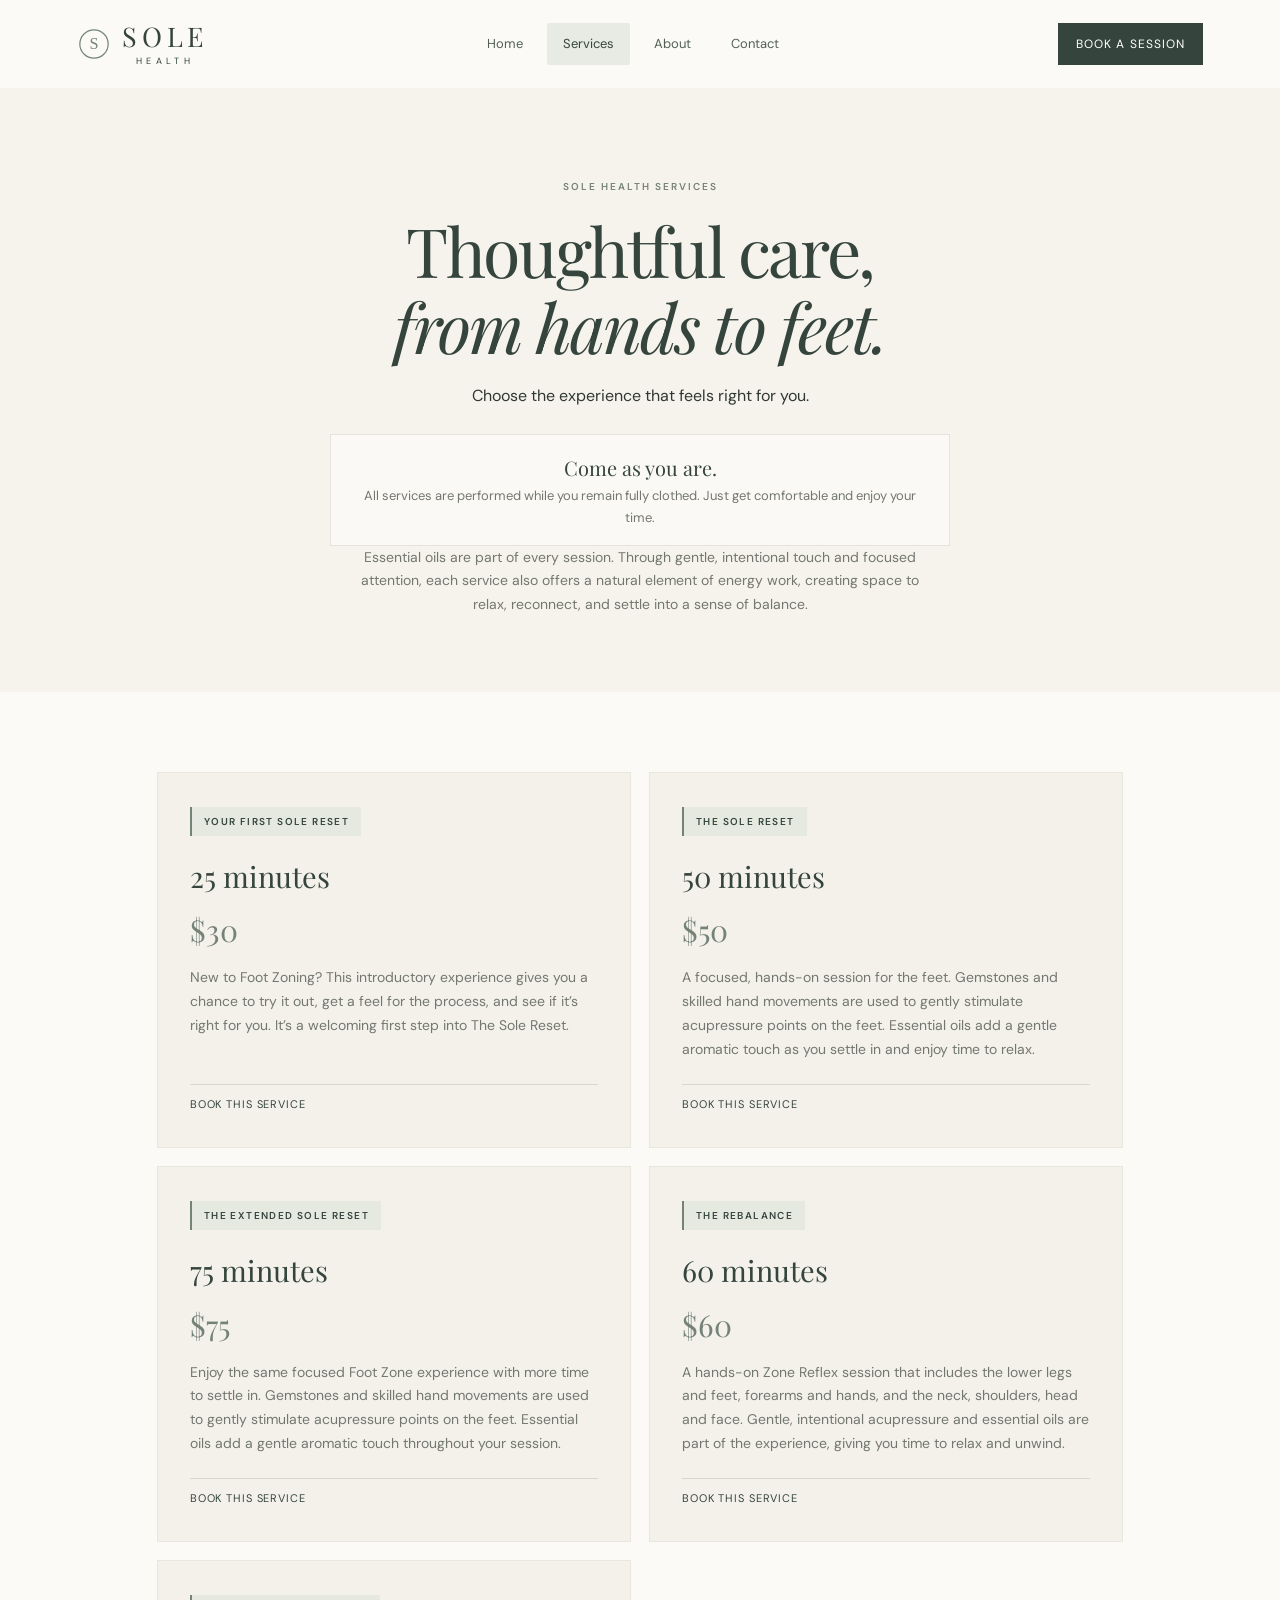
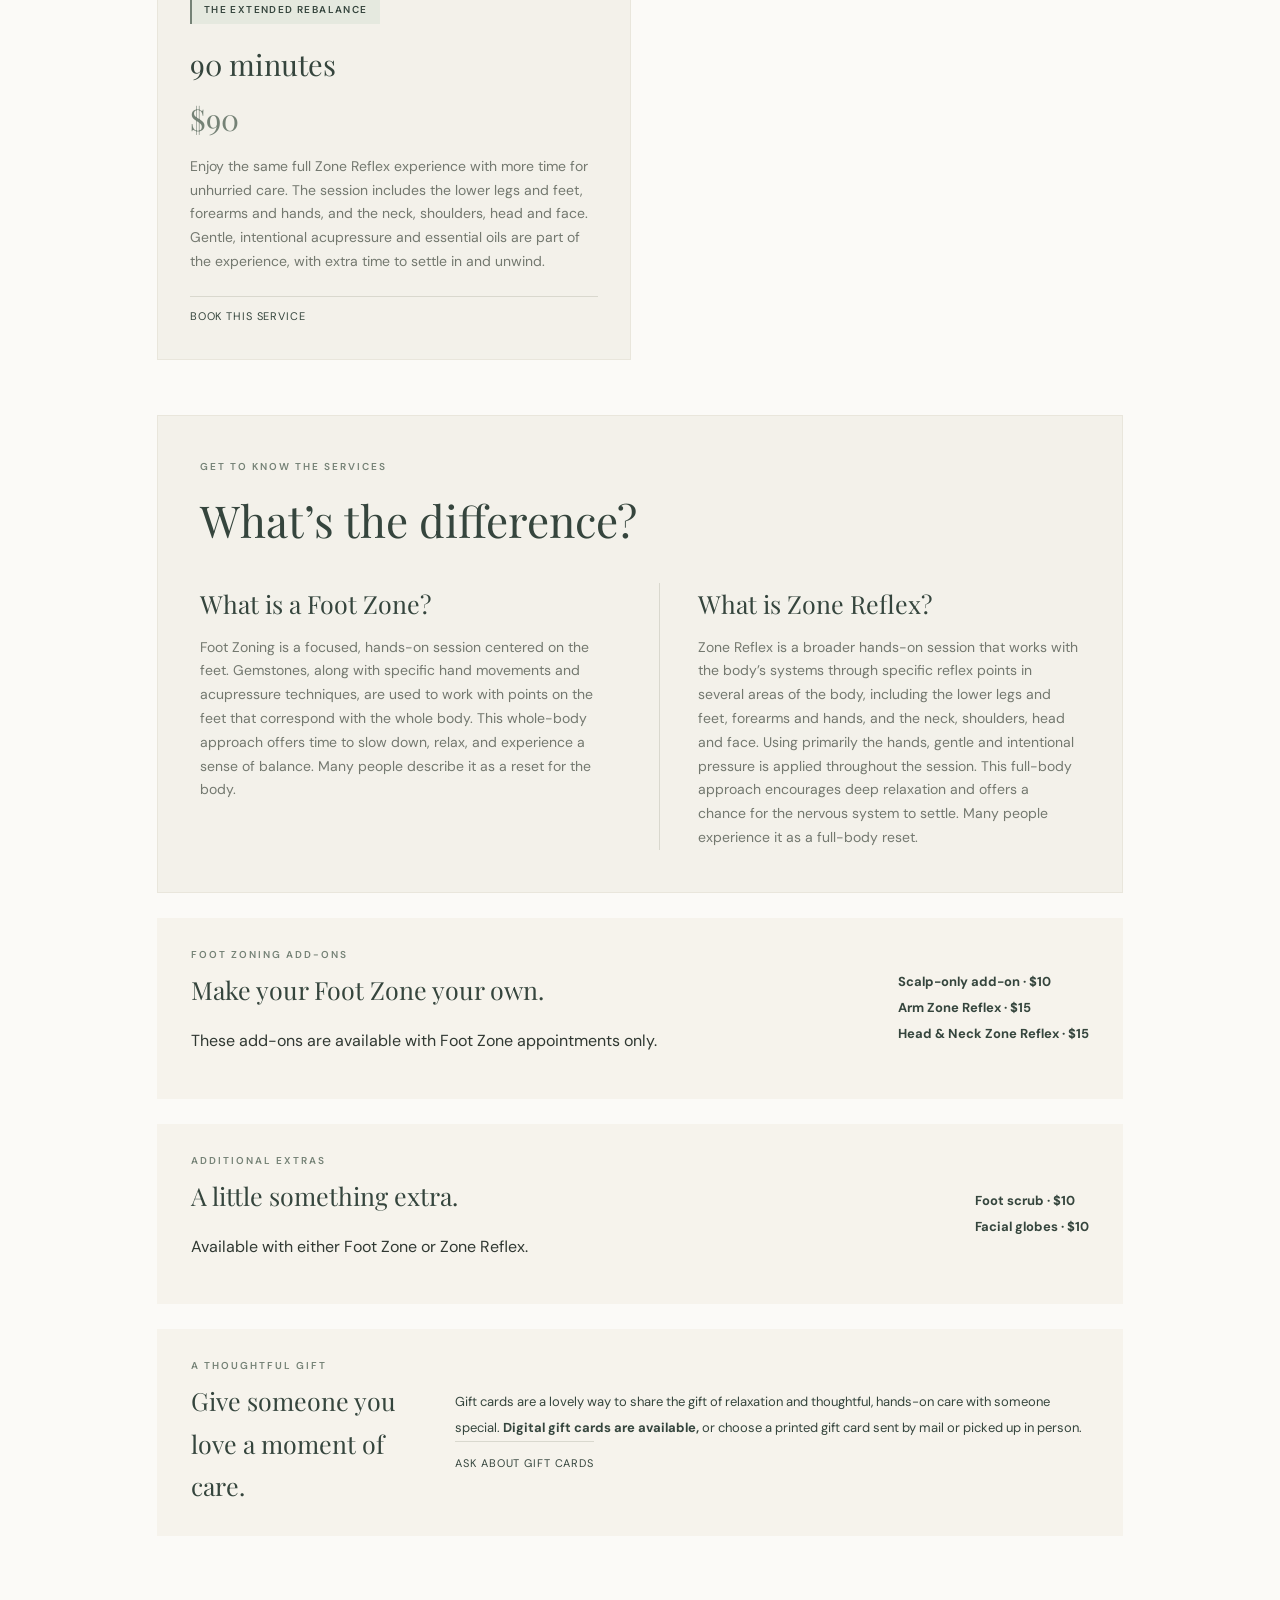
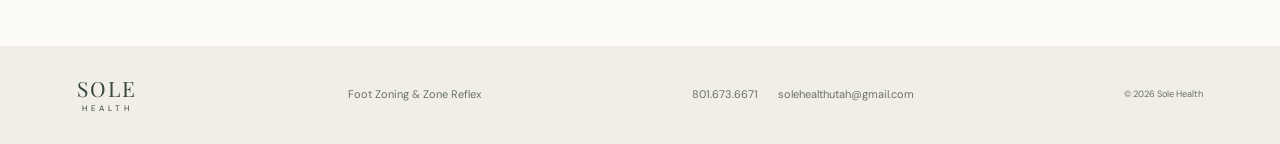
==== commit 98409d4c: "Remove stay comfortably dressed wording from services intro" ====
--- a/services.html
+++ b/services.html
@@ -1 +1 @@
-<!doctype html><html lang="en"><head><meta charset="utf-8"><meta name="viewport" content="width=device-width,initial-scale=1"><meta name="description" content="Enjoy Foot Zoning or a luxurious hands-on Zone Reflex session in Taylorsville, Utah."><meta name="theme-color" content="#f6f3ec"><title>Sole Health | Foot Zoning &amp; Zone Reflex</title><link rel="preconnect" href="https://fonts.googleapis.com"><link rel="preconnect" href="https://fonts.gstatic.com" crossorigin><link href="https://fonts.googleapis.com/css2?family=DM+Sans:wght@400;500;600&family=Playfair+Display:wght@400;500;600&display=swap" rel="stylesheet"><link rel="stylesheet" href="styles.css"></head><body><header class="site-header"><a class="wordmark header-wordmark" href="index.html"><svg class="brand-mark" viewBox="0 0 48 48" role="img" aria-label="Sole Health logo" xmlns="http://www.w3.org/2000/svg"><circle cx="24" cy="24" r="20" fill="none" stroke="currentColor" stroke-width="1.7"/><text x="24" y="31" text-anchor="middle" font-family="Georgia,serif" font-size="23" fill="currentColor">S</text></svg><span class="wordmark-text"><span>SOLE</span><small>HEALTH</small></span></a><nav aria-label="Main navigation"><a class="" href="index.html">Home</a><a class="active" href="services.html">Services</a><a class="" href="about.html">About</a><a class="" href="contact.html">Contact</a></nav><a class="button button-small" href="contact.html#booking">Book a session</a></header><main><section class="page-hero"><p class="eyebrow">SOLE HEALTH SERVICES</p><h1>Thoughtful care,<br><em>from hands to feet.</em></h1><p>Choose the experience that feels right for you.</p><p class="service-comfort"><strong>Come as you are. Stay comfortably dressed.</strong><br>All services are performed while you remain fully clothed. Just get comfortable and enjoy your time.</p><p class="service-energy">Essential oils are part of every session. Through gentle, intentional touch and focused attention, each service also offers a natural element of energy work, creating space to relax, reconnect, and settle into a sense of balance.</p></section><section class="services section-wrap" id="services"><div class="service-grid"><article class="service-card"><p class="eyebrow">YOUR FIRST SOLE RESET</p><h3>25 minutes</h3><p class="price">$30</p><p>New to Foot Zoning? This introductory experience gives you a chance to try it out, get a feel for the process, and see if it’s right for you. It’s a welcoming first step into The Sole Reset.</p><a class="text-link" href="contact.html?service=Your%20First%20Sole%20Reset%2025-minute%20appointment#booking">Book this service</a></article><article class="service-card"><p class="eyebrow">THE SOLE RESET</p><h3>50 minutes</h3><p class="price">$50</p><p>A focused, hands-on session for the feet. Gemstones and skilled hand movements are used to gently stimulate acupressure points on the feet. Essential oils add a gentle aromatic touch as you settle in and enjoy time to relax.</p><a class="text-link" href="contact.html?service=The%20Sole%20Reset%2050-minute%20appointment#booking">Book this service</a></article><article class="service-card"><p class="eyebrow">THE EXTENDED SOLE RESET</p><h3>75 minutes</h3><p class="price">$75</p><p>Enjoy the same focused Foot Zone experience with more time to settle in. Gemstones and skilled hand movements are used to gently stimulate acupressure points on the feet. Essential oils add a gentle aromatic touch throughout your session.</p><a class="text-link" href="contact.html?service=The%20Extended%20Sole%20Reset%2075-minute%20appointment#booking">Book this service</a></article><article class="service-card"><p class="eyebrow">THE REBALANCE</p><h3>60 minutes</h3><p class="price">$60</p><p>A hands-on Zone Reflex session that includes the lower legs and feet, forearms and hands, and the neck, shoulders, head and face. Gentle, intentional acupressure and essential oils are part of the experience, giving you time to relax and unwind.</p><a class="text-link" href="contact.html?service=The%20Rebalance%2060-minute%20appointment#booking">Book this service</a></article><article class="service-card"><p class="eyebrow">THE EXTENDED REBALANCE</p><h3>90 minutes</h3><p class="price">$90</p><p>Enjoy the same full Zone Reflex experience with more time for unhurried care. The session includes the lower legs and feet, forearms and hands, and the neck, shoulders, head and face. Gentle, intentional acupressure and essential oils are part of the experience, with extra time to settle in and unwind.</p><a class="text-link" href="contact.html?service=The%20Extended%20Rebalance%2090-minute%20appointment#booking">Book this service</a></article></div><section class="service-education"><p class="eyebrow">GET TO KNOW THE SERVICES</p><h2>What’s the difference?</h2><div class="service-education-grid"><article><h3>What is a Foot Zone?</h3><p>Foot Zoning is a focused, hands-on session centered on the feet. Gemstones, along with specific hand movements and acupressure techniques, are used to work with points on the feet that correspond with the whole body. This whole-body approach offers time to slow down, relax, and experience a sense of balance. Many people describe it as a reset for the body.</p></article><article><h3>What is Zone Reflex?</h3><p>Zone Reflex is a broader hands-on session that works with the body’s systems through specific reflex points in several areas of the body, including the lower legs and feet, forearms and hands, and the neck, shoulders, head and face. Using primarily the hands, gentle and intentional pressure is applied throughout the session. This full-body approach encourages deep relaxation and offers a chance for the nervous system to settle. Many people experience it as a full-body reset.</p></article></div></section><div class="enhancements"><div><p class="eyebrow">FOOT ZONING ADD-ONS</p><h3>Make your Foot Zone your own.</h3><p>These add-ons are available with Foot Zone appointments only.</p></div><p><strong>Scalp-only add-on · $10</strong><br><strong>Arm Zone Reflex · $15</strong><br><strong>Head &amp; Neck Zone Reflex · $15</strong></p></div><div class="enhancements"><div><p class="eyebrow">ADDITIONAL EXTRAS</p><h3>A little something extra.</h3><p>Available with either Foot Zone or Zone Reflex.</p></div><p><strong>Foot scrub · $10</strong><br><strong>Facial globes · $10</strong></p></div><div class="enhancements gift-cards"><div><p class="eyebrow">A THOUGHTFUL GIFT</p><h3>Give someone you love a moment of care.</h3></div><p>Gift cards are a lovely way to share the gift of relaxation and thoughtful, hands-on care with someone special. <strong>Digital gift cards are available,</strong> or choose a printed gift card sent by mail or picked up in person.<br><a class="text-link" href="mailto:solehealthutah@gmail.com?subject=Sole%20Health%20Gift%20Card%20Inquiry">Ask about gift cards</a></p></div></section></main><footer class="site-footer"><a class="wordmark footer-mark" href="index.html"><span>SOLE</span><small>HEALTH</small></a><p>Foot Zoning &amp; Zone Reflex</p><div class="footer-contact"><a href="tel:+18016736671">801.673.6671</a><a href="mailto:solehealthutah@gmail.com?subject=Appointment%20Booking%20-%20Sole%20Health">solehealthutah@gmail.com</a></div><small>© <span class="year"></span> Sole Health</small></footer><script>document.querySelectorAll('.year').forEach(el=>el.textContent=new Date().getFullYear())</script></body></html>+<!doctype html><html lang="en"><head><meta charset="utf-8"><meta name="viewport" content="width=device-width,initial-scale=1"><meta name="description" content="Enjoy Foot Zoning or a luxurious hands-on Zone Reflex session in Taylorsville, Utah."><meta name="theme-color" content="#f6f3ec"><title>Sole Health | Foot Zoning &amp; Zone Reflex</title><link rel="preconnect" href="https://fonts.googleapis.com"><link rel="preconnect" href="https://fonts.gstatic.com" crossorigin><link href="https://fonts.googleapis.com/css2?family=DM+Sans:wght@400;500;600&family=Playfair+Display:wght@400;500;600&display=swap" rel="stylesheet"><link rel="stylesheet" href="styles.css"></head><body><header class="site-header"><a class="wordmark header-wordmark" href="index.html"><svg class="brand-mark" viewBox="0 0 48 48" role="img" aria-label="Sole Health logo" xmlns="http://www.w3.org/2000/svg"><circle cx="24" cy="24" r="20" fill="none" stroke="currentColor" stroke-width="1.7"/><text x="24" y="31" text-anchor="middle" font-family="Georgia,serif" font-size="23" fill="currentColor">S</text></svg><span class="wordmark-text"><span>SOLE</span><small>HEALTH</small></span></a><nav aria-label="Main navigation"><a class="" href="index.html">Home</a><a class="active" href="services.html">Services</a><a class="" href="about.html">About</a><a class="" href="contact.html">Contact</a></nav><a class="button button-small" href="contact.html#booking">Book a session</a></header><main><section class="page-hero"><p class="eyebrow">SOLE HEALTH SERVICES</p><h1>Thoughtful care,<br><em>from hands to feet.</em></h1><p>Choose the experience that feels right for you.</p><p class="service-comfort"><strong>Come as you are.</strong><br>All services are performed while you remain fully clothed. Just get comfortable and enjoy your time.</p><p class="service-energy">Essential oils are part of every session. Through gentle, intentional touch and focused attention, each service also offers a natural element of energy work, creating space to relax, reconnect, and settle into a sense of balance.</p></section><section class="services section-wrap" id="services"><div class="service-grid"><article class="service-card"><p class="eyebrow">YOUR FIRST SOLE RESET</p><h3>25 minutes</h3><p class="price">$30</p><p>New to Foot Zoning? This introductory experience gives you a chance to try it out, get a feel for the process, and see if it’s right for you. It’s a welcoming first step into The Sole Reset.</p><a class="text-link" href="contact.html?service=Your%20First%20Sole%20Reset%2025-minute%20appointment#booking">Book this service</a></article><article class="service-card"><p class="eyebrow">THE SOLE RESET</p><h3>50 minutes</h3><p class="price">$50</p><p>A focused, hands-on session for the feet. Gemstones and skilled hand movements are used to gently stimulate acupressure points on the feet. Essential oils add a gentle aromatic touch as you settle in and enjoy time to relax.</p><a class="text-link" href="contact.html?service=The%20Sole%20Reset%2050-minute%20appointment#booking">Book this service</a></article><article class="service-card"><p class="eyebrow">THE EXTENDED SOLE RESET</p><h3>75 minutes</h3><p class="price">$75</p><p>Enjoy the same focused Foot Zone experience with more time to settle in. Gemstones and skilled hand movements are used to gently stimulate acupressure points on the feet. Essential oils add a gentle aromatic touch throughout your session.</p><a class="text-link" href="contact.html?service=The%20Extended%20Sole%20Reset%2075-minute%20appointment#booking">Book this service</a></article><article class="service-card"><p class="eyebrow">THE REBALANCE</p><h3>60 minutes</h3><p class="price">$60</p><p>A hands-on Zone Reflex session that includes the lower legs and feet, forearms and hands, and the neck, shoulders, head and face. Gentle, intentional acupressure and essential oils are part of the experience, giving you time to relax and unwind.</p><a class="text-link" href="contact.html?service=The%20Rebalance%2060-minute%20appointment#booking">Book this service</a></article><article class="service-card"><p class="eyebrow">THE EXTENDED REBALANCE</p><h3>90 minutes</h3><p class="price">$90</p><p>Enjoy the same full Zone Reflex experience with more time for unhurried care. The session includes the lower legs and feet, forearms and hands, and the neck, shoulders, head and face. Gentle, intentional acupressure and essential oils are part of the experience, with extra time to settle in and unwind.</p><a class="text-link" href="contact.html?service=The%20Extended%20Rebalance%2090-minute%20appointment#booking">Book this service</a></article></div><section class="service-education"><p class="eyebrow">GET TO KNOW THE SERVICES</p><h2>What’s the difference?</h2><div class="service-education-grid"><article><h3>What is a Foot Zone?</h3><p>Foot Zoning is a focused, hands-on session centered on the feet. Gemstones, along with specific hand movements and acupressure techniques, are used to work with points on the feet that correspond with the whole body. This whole-body approach offers time to slow down, relax, and experience a sense of balance. Many people describe it as a reset for the body.</p></article><article><h3>What is Zone Reflex?</h3><p>Zone Reflex is a broader hands-on session that works with the body’s systems through specific reflex points in several areas of the body, including the lower legs and feet, forearms and hands, and the neck, shoulders, head and face. Using primarily the hands, gentle and intentional pressure is applied throughout the session. This full-body approach encourages deep relaxation and offers a chance for the nervous system to settle. Many people experience it as a full-body reset.</p></article></div></section><div class="enhancements"><div><p class="eyebrow">FOOT ZONING ADD-ONS</p><h3>Make your Foot Zone your own.</h3><p>These add-ons are available with Foot Zone appointments only.</p></div><p><strong>Scalp-only add-on · $10</strong><br><strong>Arm Zone Reflex · $15</strong><br><strong>Head &amp; Neck Zone Reflex · $15</strong></p></div><div class="enhancements"><div><p class="eyebrow">ADDITIONAL EXTRAS</p><h3>A little something extra.</h3><p>Available with either Foot Zone or Zone Reflex.</p></div><p><strong>Foot scrub · $10</strong><br><strong>Facial globes · $10</strong></p></div><div class="enhancements gift-cards"><div><p class="eyebrow">A THOUGHTFUL GIFT</p><h3>Give someone you love a moment of care.</h3></div><p>Gift cards are a lovely way to share the gift of relaxation and thoughtful, hands-on care with someone special. <strong>Digital gift cards are available,</strong> or choose a printed gift card sent by mail or picked up in person.<br><a class="text-link" href="mailto:solehealthutah@gmail.com?subject=Sole%20Health%20Gift%20Card%20Inquiry">Ask about gift cards</a></p></div></section></main><footer class="site-footer"><a class="wordmark footer-mark" href="index.html"><span>SOLE</span><small>HEALTH</small></a><p>Foot Zoning &amp; Zone Reflex</p><div class="footer-contact"><a href="tel:+18016736671">801.673.6671</a><a href="mailto:solehealthutah@gmail.com?subject=Appointment%20Booking%20-%20Sole%20Health">solehealthutah@gmail.com</a></div><small>© <span class="year"></span> Sole Health</small></footer><script>document.querySelectorAll('.year').forEach(el=>el.textContent=new Date().getFullYear())</script></body></html>
--- a/styles.css
+++ b/styles.css
@@ -1,4 +1,4 @@
-:root{--cream:#f6f3ec;--paper:#fbfaf7;--sage:#758276;--deep:#35453d;--ink:#303832;--muted:#73786f;--serif:"Playfair Display",Georgia,serif;--sans:"DM Sans",Arial,sans-serif}*{box-sizing:border-box}html{scroll-behavior:smooth}body{margin:0;background:var(--paper);color:var(--ink);font-family:var(--sans);font-size:16px;line-height:1.7}a{color:inherit;text-decoration:none}.site-header{min-height:88px;padding:12px 6vw;display:flex;align-items:center;justify-content:space-between;gap:24px;background:var(--paper);position:relative;z-index:2}.wordmark{display:flex;flex-direction:column;align-items:center;line-height:1;color:var(--deep);letter-spacing:.24em}.header-wordmark{flex-direction:row;align-items:center;justify-content:flex-start;gap:11px;letter-spacing:normal;padding:0}.brand-mark{display:block;flex:0 0 34px;width:34px;height:34px;color:var(--sage)}.wordmark-text{display:flex;flex-direction:column;align-items:center;line-height:1}.wordmark-text>span{font-family:var(--serif);font-size:27px;letter-spacing:.18em}.wordmark-text>small{font-size:9px;letter-spacing:.48em;margin-top:7px}.site-header nav{display:flex;align-items:center;gap:8px;font-size:13px;color:#526056}.site-header nav a{padding:10px 16px;border-radius:2px;transition:background .2s,color .2s}.site-header nav a:hover,.site-header nav a.active{background:#e8ebe3;color:var(--deep)}.button{display:inline-block;padding:14px 25px;background:var(--deep);color:white;font-size:12px;letter-spacing:.09em;text-transform:uppercase;transition:background .2s}.button:hover{background:var(--sage)}.button-small{padding:11px 18px}.hero{min-height:660px;position:relative;display:flex;align-items:center;overflow:hidden;background:#d9d9ce}.hero-image{position:absolute;inset:0;background-image:url("pexels-anete-lusina-5240677.jpg");background-position:center;background-size:cover}.hero-image:after{content:"";position:absolute;inset:0;background:linear-gradient(90deg,rgba(25,35,29,.43),rgba(25,35,29,.04))}.hero-content{position:relative;color:white;margin-left:11vw;max-width:590px;padding:80px 0}.eyebrow{font-size:10px;letter-spacing:.2em;font-weight:600;color:var(--sage);margin:0 0 17px}.hero .eyebrow{color:#f0eee5}.hero h1,.closing h2,.page-hero h1{font-family:var(--serif);font-weight:400;font-size:clamp(48px,6vw,78px);line-height:1.12;letter-spacing:-.035em;margin:0 0 22px}.hero h1 em,.page-hero h1 em{font-weight:400}.hero-copy{max-width:390px;color:#f5f3ed;margin:0 0 30px}.hero-note{position:absolute;right:6vw;bottom:35px;color:white;font-family:var(--serif);font-style:italic}.section-wrap{max-width:1120px;margin:auto;padding:110px 6vw}.intro{text-align:center}.intro h2,.section-heading h2,.experience h2,.about h2,.contact-copy h2,.home-contact h2{font-family:var(--serif);font-size:clamp(38px,4vw,53px);font-weight:400;line-height:1.18;margin:0 0 20px;color:var(--deep)}.intro-copy{max-width:620px;margin:auto;color:var(--muted)}.standalone-link{display:inline-block;margin-top:26px}.experience{display:grid;grid-template-columns:1fr 1fr;background:var(--cream);min-height:570px}.experience-photo{min-height:500px;background:url("IMG_0427.jpeg") center 58%/cover}.experience-copy{align-self:center;max-width:500px;padding:75px 10%}.experience-copy>p:not(.eyebrow){color:var(--muted)}.amenities{list-style:none;padding:10px 0 0;margin:20px 0}.amenities li{padding:11px 0;border-bottom:1px solid #d9d9cf;font-size:14px}.amenities li:before{content:"";display:inline-block;width:6px;height:6px;border-radius:50%;background:var(--sage);margin:0 13px 2px 0}.home-contact{text-align:center;padding:85px 20px;background:#e9e9df}.home-contact>p:not(.eyebrow){max-width:580px;margin:0 auto 24px;color:#626b62}.page-hero{text-align:center;padding:90px 20px 75px;background:var(--cream)}.page-hero h1{font-size:clamp(44px,5.5vw,68px);color:var(--deep);margin-bottom:18px}.page-hero>p:last-child{color:var(--muted);max-width:590px;margin:0 auto}.services.section-wrap{padding-top:80px}.service-grid{display:grid;grid-template-columns:repeat(2,1fr);gap:18px}.service-card{padding:34px 32px;background:#f3f1ea;border:1px solid #e9e6dc;display:flex;flex-direction:column;min-height:320px}.service-card h3,.enhancements h3{font-family:var(--serif);font-size:29px;font-weight:400;color:var(--deep);margin:0}.service-card .price{font-family:var(--serif);font-size:30px;color:var(--sage);margin:4px 0 10px}.service-card>p:not(.eyebrow):not(.price){font-size:14px;color:var(--muted);margin:0 0 22px}.service-card .eyebrow{font-size:9px;margin-bottom:12px}.service-card .text-link{margin-top:auto}.text-link{display:inline-block;border-top:1px solid #d9d8ce;padding-top:10px;font-size:11px;letter-spacing:.08em;text-transform:uppercase;color:var(--deep)}.enhancements{margin-top:25px;padding:28px 34px;background:var(--cream);display:flex;justify-content:space-between;align-items:center;gap:25px}.enhancements .eyebrow{margin-bottom:6px}.enhancements h3{font-size:25px}.enhancements>p{font-size:13px;line-height:2;margin:0;color:var(--deep)}.enhancements span{color:var(--muted)}.about{display:grid;grid-template-columns:.55fr 1.45fr;align-items:center;gap:5vw;background:#e9e9df;padding:70px 9vw}.about-photo{width:min(100%,240px);aspect-ratio:4/5;justify-self:center;border-radius:3px;background:url("https://avatars.githubusercontent.com/u/359666981?v=4") center/cover no-repeat;box-shadow:0 12px 35px rgba(35,48,39,.12)}.about-copy{align-self:center;max-width:680px;padding:35px 0}.about-copy>p:not(.eyebrow){color:#606a61;font-size:14px}.about-copy .training{padding-top:18px;border-top:1px solid #cfd2c7;color:var(--deep);font-weight:600}.find-word{letter-spacing:-.035em;font-kerning:normal;font-feature-settings:normal}.find-i{display:inline-block;margin-left:-.025em;letter-spacing:inherit}.contact-section{max-width:1000px;margin:0 auto;padding:85px 7vw;display:grid;grid-template-columns:1fr 1fr;gap:70px;align-items:center}.contact-copy>p:not(.eyebrow){color:var(--muted)}.privacy-note{padding:18px 20px;background:var(--cream);border-left:3px solid var(--sage);font-size:13px}.contact-methods{display:grid;gap:12px}.contact-method{display:flex;flex-direction:column;padding:22px 24px;background:#f3f1ea;border:1px solid #e9e6dc;transition:background .2s}.contact-method:hover{background:#e9e9df}.contact-method span{font-size:10px;letter-spacing:.18em;text-transform:uppercase;color:var(--sage)}.contact-method strong{font-family:var(--serif);font-size:21px;font-weight:400;color:var(--deep);overflow-wrap:anywhere}.site-footer{display:flex;align-items:center;justify-content:space-between;gap:20px;padding:32px 6vw;background:#f0eee7;color:#697168;font-size:11px}.footer-mark{letter-spacing:.2em}.footer-mark>span{font-family:var(--serif);font-size:21px}.footer-mark>small{font-size:8px;letter-spacing:.48em;margin-top:5px}.footer-contact{display:flex;gap:20px}.site-footer>p{margin:0}@media(max-width:850px){.site-header{padding:14px 5vw;gap:12px}.site-header nav{gap:3px}.site-header nav a{padding:9px 11px}.service-grid{grid-template-columns:repeat(2,1fr)}.experience-copy,.about-copy{padding:55px 8%}.hero-content{margin-left:8vw;margin-right:8vw}.contact-section{gap:35px}}@media(max-width:600px){.site-header{height:auto;padding:16px 6vw;flex-wrap:wrap;gap:14px}.site-header nav{order:3;width:100%;justify-content:space-between;font-size:11px}.site-header nav a{padding:8px 12px}.site-header .button{font-size:9px;padding:10px 12px}.wordmark-text>span{font-size:23px}.hero{min-height:610px}.hero-content{padding:70px 0}.hero h1{font-size:48px}.section-wrap{padding:75px 7vw}.experience,.about{grid-template-columns:1fr}.experience-photo{min-height:330px}.experience-copy,.about-copy{padding:55px 8vw}.service-grid{grid-template-columns:1fr}.service-card{min-height:260px}.enhancements{display:block;padding:25px}.enhancements>p{margin-top:18px}.about{padding:55px 8vw;gap:28px}.about-photo{width:min(100%,190px)}.page-hero{padding:70px 20px 55px}.page-hero h1{font-size:45px}.contact-section{grid-template-columns:1fr;gap:28px;padding:65px 8vw}.contact-method strong{font-size:19px}.home-contact{padding:70px 22px}.site-footer{flex-direction:column;text-align:center;padding:32px 20px;gap:12px}.footer-contact{flex-direction:column;gap:7px}.intro h2,.experience h2,.about h2,.contact-copy h2,.home-contact h2{font-size:40px}}
+:root{--cream:#f6f3ec;--paper:#fbfaf7;--sage:#758276;--deep:#35453d;--ink:#303832;--muted:#73786f;--serif:"Playfair Display",Georgia,serif;--sans:"DM Sans",Arial,sans-serif}*{box-sizing:border-box}html{scroll-behavior:smooth}body{margin:0;background:var(--paper);color:var(--ink);font-family:var(--sans);font-size:16px;line-height:1.7}a{color:inherit;text-decoration:none}.site-header{min-height:88px;padding:12px 6vw;display:flex;align-items:center;justify-content:space-between;gap:24px;background:var(--paper);position:relative;z-index:2}.wordmark{display:flex;flex-direction:column;align-items:center;line-height:1;color:var(--deep);letter-spacing:.24em}.header-wordmark{flex-direction:row;align-items:center;justify-content:flex-start;gap:11px;letter-spacing:normal;padding:0}.brand-mark{display:block;flex:0 0 34px;width:34px;height:34px;color:var(--sage)}.wordmark-text{display:flex;flex-direction:column;align-items:center;line-height:1}.wordmark-text>span{font-family:var(--serif);font-size:27px;letter-spacing:.18em}.wordmark-text>small{font-size:9px;letter-spacing:.48em;margin-top:7px}.site-header nav{display:flex;align-items:center;gap:8px;font-size:13px;color:#526056}.site-header nav a{padding:10px 16px;border-radius:2px;transition:background .2s,color .2s}.site-header nav a:hover,.site-header nav a.active{background:#e8ebe3;color:var(--deep)}.button{display:inline-block;padding:14px 25px;background:var(--deep);color:white;font-size:12px;letter-spacing:.09em;text-transform:uppercase;transition:background .2s}.button:hover{background:var(--sage)}.button-small{padding:11px 18px}.hero{min-height:660px;position:relative;display:flex;align-items:center;overflow:hidden;background:#d9d9ce}.hero-image{position:absolute;inset:0;background-image:url("Cozy Spa Foot Massage with Pink Polish.png");background-position:center;background-size:cover}.hero-image:after{content:"";position:absolute;inset:0;background:linear-gradient(90deg,rgba(25,35,29,.43),rgba(25,35,29,.04))}.hero-content{position:relative;color:white;margin-left:11vw;max-width:590px;padding:80px 0}.eyebrow{font-size:10px;letter-spacing:.2em;font-weight:600;color:var(--sage);margin:0 0 17px}.hero .eyebrow{color:#f0eee5}.hero h1,.closing h2,.page-hero h1{font-family:var(--serif);font-weight:400;font-size:clamp(48px,6vw,78px);line-height:1.12;letter-spacing:-.035em;margin:0 0 22px}.hero h1 em,.page-hero h1 em{font-weight:400}.hero-copy{max-width:390px;color:#f5f3ed;margin:0 0 30px}.hero-note{position:absolute;right:6vw;bottom:35px;color:white;font-family:var(--serif);font-style:italic}.section-wrap{max-width:1120px;margin:auto;padding:110px 6vw}.intro{text-align:center}.intro h2,.section-heading h2,.experience h2,.about h2,.contact-copy h2,.home-contact h2{font-family:var(--serif);font-size:clamp(38px,4vw,53px);font-weight:400;line-height:1.18;margin:0 0 20px;color:var(--deep)}.intro-copy{max-width:620px;margin:auto;color:var(--muted)}.standalone-link{display:inline-block;margin-top:26px}.experience{display:grid;grid-template-columns:1fr 1fr;background:var(--cream);min-height:570px}.experience-photo{min-height:500px;background:url("IMG_0427.jpeg") center 58%/cover}.experience-copy{align-self:center;max-width:500px;padding:75px 10%}.experience-copy>p:not(.eyebrow){color:var(--muted)}.amenities{list-style:none;padding:10px 0 0;margin:20px 0}.amenities li{padding:11px 0;border-bottom:1px solid #d9d9cf;font-size:14px}.amenities li:before{content:"";display:inline-block;width:6px;height:6px;border-radius:50%;background:var(--sage);margin:0 13px 2px 0}.home-contact{text-align:center;padding:85px 20px;background:#e9e9df}.home-contact>p:not(.eyebrow){max-width:580px;margin:0 auto 24px;color:#626b62}.page-hero{text-align:center;padding:90px 20px 75px;background:var(--cream)}.page-hero h1{font-size:clamp(44px,5.5vw,68px);color:var(--deep);margin-bottom:18px}.page-hero>p:last-child{color:var(--muted);max-width:590px;margin:0 auto}.services.section-wrap{padding-top:80px}.service-grid{display:grid;grid-template-columns:repeat(2,1fr);gap:18px}.service-card{padding:34px 32px;background:#f3f1ea;border:1px solid #e9e6dc;display:flex;flex-direction:column;min-height:320px}.service-card h3,.enhancements h3{font-family:var(--serif);font-size:29px;font-weight:400;color:var(--deep);margin:0}.service-card .price{font-family:var(--serif);font-size:30px;color:var(--sage);margin:4px 0 10px}.service-card>p:not(.eyebrow):not(.price){font-size:14px;color:var(--muted);margin:0 0 22px}.service-card .eyebrow{font-size:9px;margin-bottom:12px}.service-card .text-link{margin-top:auto}.text-link{display:inline-block;border-top:1px solid #d9d8ce;padding-top:10px;font-size:11px;letter-spacing:.08em;text-transform:uppercase;color:var(--deep)}.enhancements{margin-top:25px;padding:28px 34px;background:var(--cream);display:flex;justify-content:space-between;align-items:center;gap:25px}.enhancements .eyebrow{margin-bottom:6px}.enhancements h3{font-size:25px}.enhancements>p{font-size:13px;line-height:2;margin:0;color:var(--deep)}.enhancements span{color:var(--muted)}.about{display:grid;grid-template-columns:.55fr 1.45fr;align-items:center;gap:5vw;background:#e9e9df;padding:70px 9vw}.about-photo{width:min(100%,240px);aspect-ratio:4/5;justify-self:center;border-radius:3px;background:url("https://avatars.githubusercontent.com/u/359666981?v=4") center/cover no-repeat;box-shadow:0 12px 35px rgba(35,48,39,.12)}.about-copy{align-self:center;max-width:680px;padding:35px 0}.about-copy>p:not(.eyebrow){color:#606a61;font-size:14px}.about-copy .training{padding-top:18px;border-top:1px solid #cfd2c7;color:var(--deep);font-weight:600}.find-word{letter-spacing:-.035em;font-kerning:normal;font-feature-settings:normal}.find-i{display:inline-block;margin-left:-.025em;letter-spacing:inherit}.contact-section{max-width:1000px;margin:0 auto;padding:85px 7vw;display:grid;grid-template-columns:1fr 1fr;gap:70px;align-items:center}.contact-copy>p:not(.eyebrow){color:var(--muted)}.privacy-note{padding:18px 20px;background:var(--cream);border-left:3px solid var(--sage);font-size:13px}.contact-methods{display:grid;gap:12px}.contact-method{display:flex;flex-direction:column;padding:22px 24px;background:#f3f1ea;border:1px solid #e9e6dc;transition:background .2s}.contact-method:hover{background:#e9e9df}.contact-method span{font-size:10px;letter-spacing:.18em;text-transform:uppercase;color:var(--sage)}.contact-method strong{font-family:var(--serif);font-size:21px;font-weight:400;color:var(--deep);overflow-wrap:anywhere}.site-footer{display:flex;align-items:center;justify-content:space-between;gap:20px;padding:32px 6vw;background:#f0eee7;color:#697168;font-size:11px}.footer-mark{letter-spacing:.2em}.footer-mark>span{font-family:var(--serif);font-size:21px}.footer-mark>small{font-size:8px;letter-spacing:.48em;margin-top:5px}.footer-contact{display:flex;gap:20px}.site-footer>p{margin:0}@media(max-width:850px){.site-header{padding:14px 5vw;gap:12px}.site-header nav{gap:3px}.site-header nav a{padding:9px 11px}.service-grid{grid-template-columns:repeat(2,1fr)}.experience-copy,.about-copy{padding:55px 8%}.hero-content{margin-left:8vw;margin-right:8vw}.contact-section{gap:35px}}@media(max-width:600px){.site-header{height:auto;padding:16px 6vw;flex-wrap:wrap;gap:14px}.site-header nav{order:3;width:100%;justify-content:space-between;font-size:11px}.site-header nav a{padding:8px 12px}.site-header .button{font-size:9px;padding:10px 12px}.wordmark-text>span{font-size:23px}.hero{min-height:610px}.hero-content{padding:70px 0}.hero h1{font-size:48px}.section-wrap{padding:75px 7vw}.experience,.about{grid-template-columns:1fr}.experience-photo{min-height:330px}.experience-copy,.about-copy{padding:55px 8vw}.service-grid{grid-template-columns:1fr}.service-card{min-height:260px}.enhancements{display:block;padding:25px}.enhancements>p{margin-top:18px}.about{padding:55px 8vw;gap:28px}.about-photo{width:min(100%,190px)}.page-hero{padding:70px 20px 55px}.page-hero h1{font-size:45px}.contact-section{grid-template-columns:1fr;gap:28px;padding:65px 8vw}.contact-method strong{font-size:19px}.home-contact{padding:70px 22px}.site-footer{flex-direction:column;text-align:center;padding:32px 20px;gap:12px}.footer-contact{flex-direction:column;gap:7px}.intro h2,.experience h2,.about h2,.contact-copy h2,.home-contact h2{font-size:40px}}
 
 /* Give the two homepage text links a clearer, more button-like presence. */
 .intro .standalone-link,
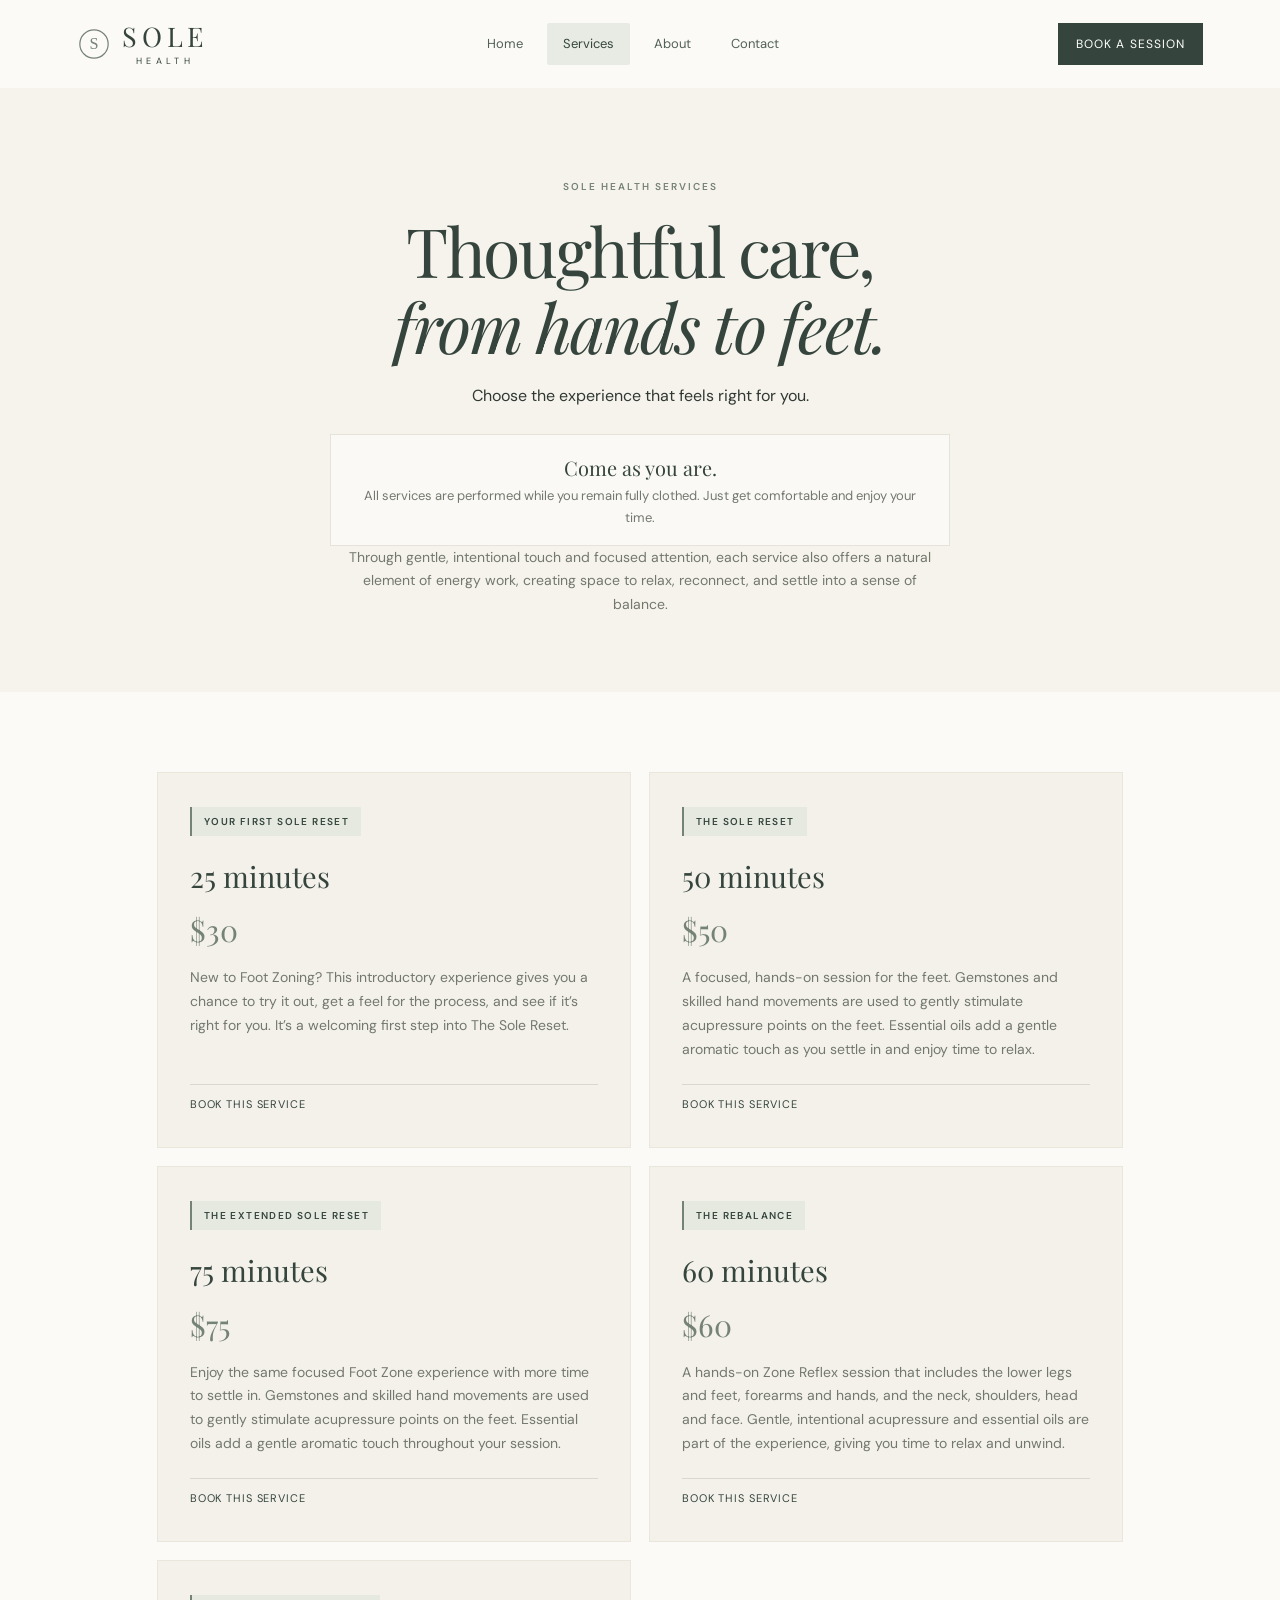
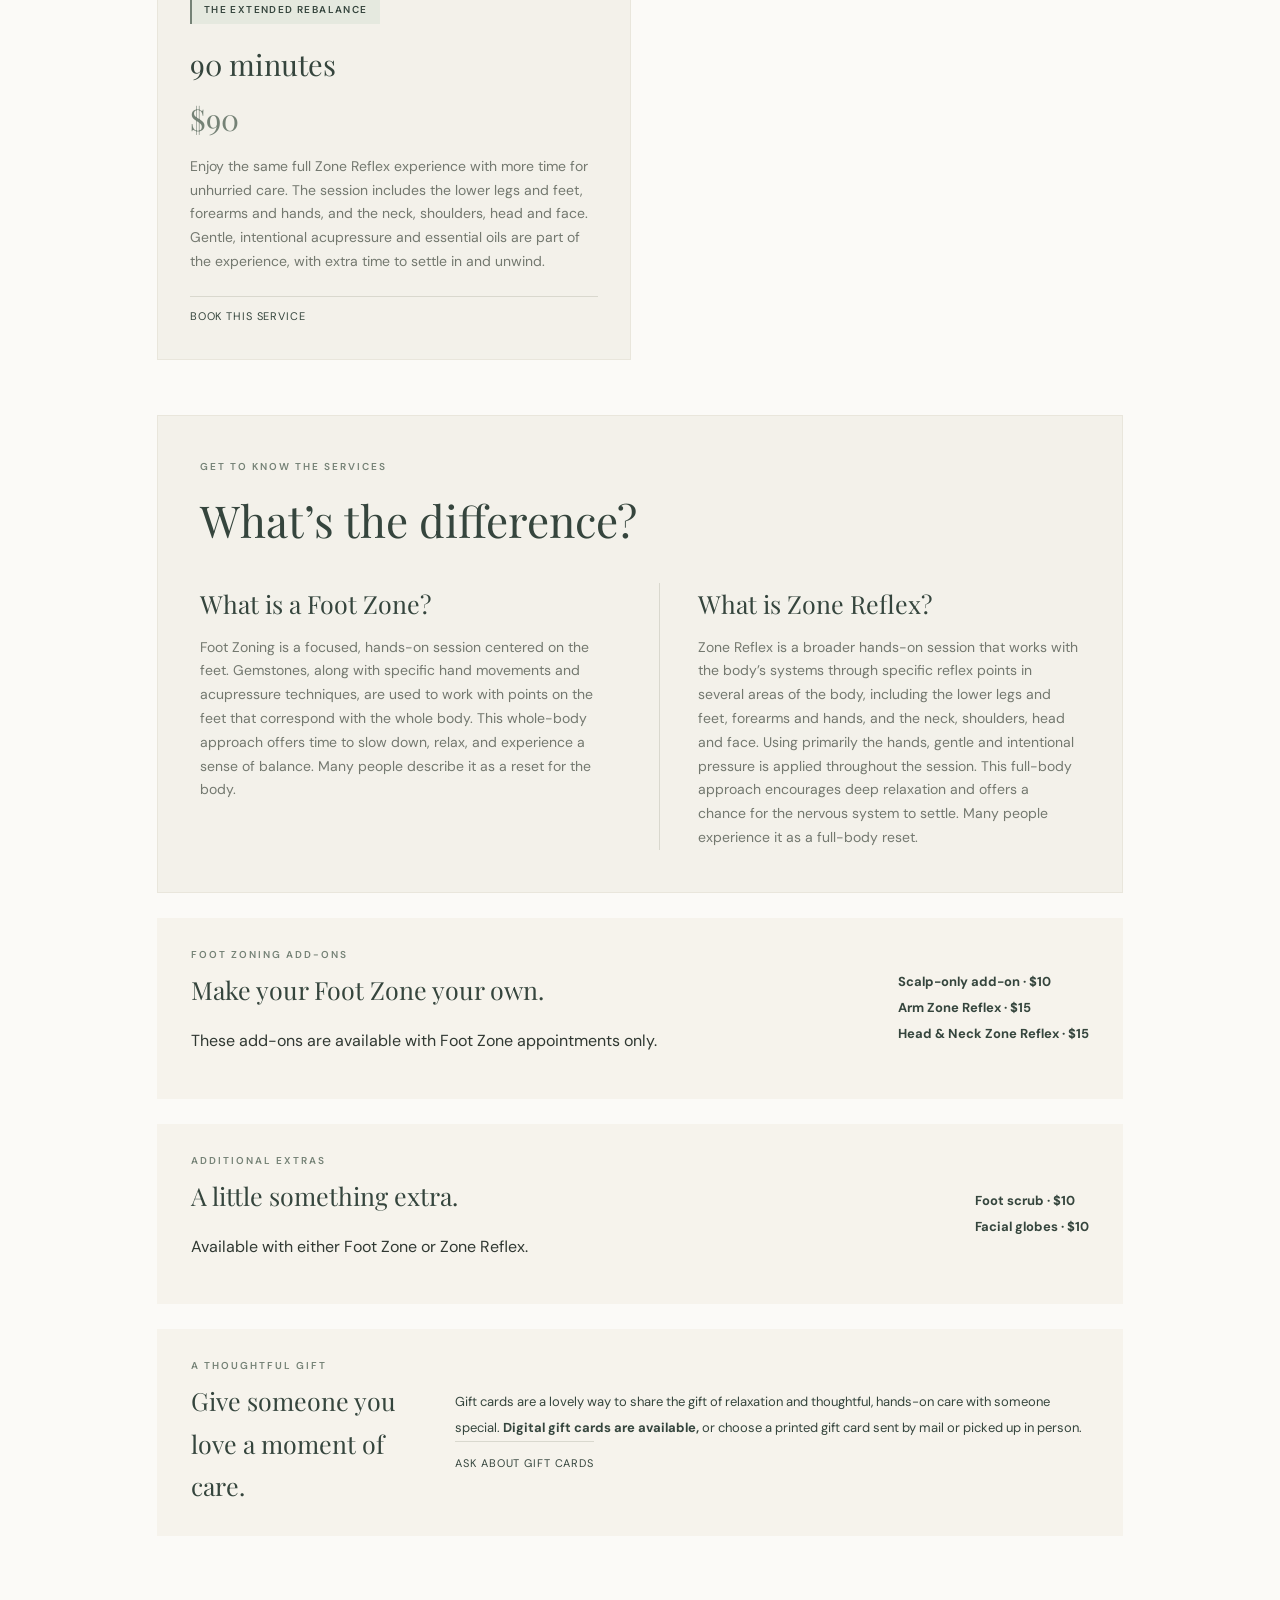
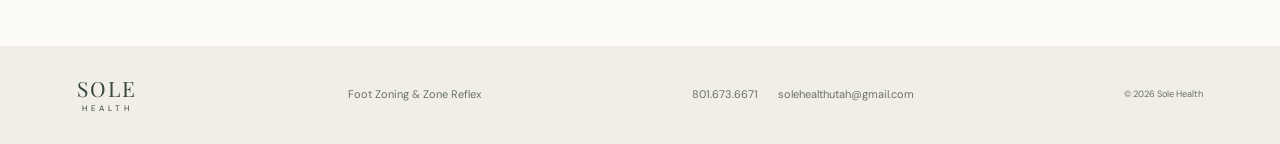
==== commit 01e23f31: "Remove essential oils sentence from services intro" ====
--- a/services.html
+++ b/services.html
@@ -1 +1 @@
-<!doctype html><html lang="en"><head><meta charset="utf-8"><meta name="viewport" content="width=device-width,initial-scale=1"><meta name="description" content="Enjoy Foot Zoning or a luxurious hands-on Zone Reflex session in Taylorsville, Utah."><meta name="theme-color" content="#f6f3ec"><title>Sole Health | Foot Zoning &amp; Zone Reflex</title><link rel="preconnect" href="https://fonts.googleapis.com"><link rel="preconnect" href="https://fonts.gstatic.com" crossorigin><link href="https://fonts.googleapis.com/css2?family=DM+Sans:wght@400;500;600&family=Playfair+Display:wght@400;500;600&display=swap" rel="stylesheet"><link rel="stylesheet" href="styles.css"></head><body><header class="site-header"><a class="wordmark header-wordmark" href="index.html"><svg class="brand-mark" viewBox="0 0 48 48" role="img" aria-label="Sole Health logo" xmlns="http://www.w3.org/2000/svg"><circle cx="24" cy="24" r="20" fill="none" stroke="currentColor" stroke-width="1.7"/><text x="24" y="31" text-anchor="middle" font-family="Georgia,serif" font-size="23" fill="currentColor">S</text></svg><span class="wordmark-text"><span>SOLE</span><small>HEALTH</small></span></a><nav aria-label="Main navigation"><a class="" href="index.html">Home</a><a class="active" href="services.html">Services</a><a class="" href="about.html">About</a><a class="" href="contact.html">Contact</a></nav><a class="button button-small" href="contact.html#booking">Book a session</a></header><main><section class="page-hero"><p class="eyebrow">SOLE HEALTH SERVICES</p><h1>Thoughtful care,<br><em>from hands to feet.</em></h1><p>Choose the experience that feels right for you.</p><p class="service-comfort"><strong>Come as you are.</strong><br>All services are performed while you remain fully clothed. Just get comfortable and enjoy your time.</p><p class="service-energy">Essential oils are part of every session. Through gentle, intentional touch and focused attention, each service also offers a natural element of energy work, creating space to relax, reconnect, and settle into a sense of balance.</p></section><section class="services section-wrap" id="services"><div class="service-grid"><article class="service-card"><p class="eyebrow">YOUR FIRST SOLE RESET</p><h3>25 minutes</h3><p class="price">$30</p><p>New to Foot Zoning? This introductory experience gives you a chance to try it out, get a feel for the process, and see if it’s right for you. It’s a welcoming first step into The Sole Reset.</p><a class="text-link" href="contact.html?service=Your%20First%20Sole%20Reset%2025-minute%20appointment#booking">Book this service</a></article><article class="service-card"><p class="eyebrow">THE SOLE RESET</p><h3>50 minutes</h3><p class="price">$50</p><p>A focused, hands-on session for the feet. Gemstones and skilled hand movements are used to gently stimulate acupressure points on the feet. Essential oils add a gentle aromatic touch as you settle in and enjoy time to relax.</p><a class="text-link" href="contact.html?service=The%20Sole%20Reset%2050-minute%20appointment#booking">Book this service</a></article><article class="service-card"><p class="eyebrow">THE EXTENDED SOLE RESET</p><h3>75 minutes</h3><p class="price">$75</p><p>Enjoy the same focused Foot Zone experience with more time to settle in. Gemstones and skilled hand movements are used to gently stimulate acupressure points on the feet. Essential oils add a gentle aromatic touch throughout your session.</p><a class="text-link" href="contact.html?service=The%20Extended%20Sole%20Reset%2075-minute%20appointment#booking">Book this service</a></article><article class="service-card"><p class="eyebrow">THE REBALANCE</p><h3>60 minutes</h3><p class="price">$60</p><p>A hands-on Zone Reflex session that includes the lower legs and feet, forearms and hands, and the neck, shoulders, head and face. Gentle, intentional acupressure and essential oils are part of the experience, giving you time to relax and unwind.</p><a class="text-link" href="contact.html?service=The%20Rebalance%2060-minute%20appointment#booking">Book this service</a></article><article class="service-card"><p class="eyebrow">THE EXTENDED REBALANCE</p><h3>90 minutes</h3><p class="price">$90</p><p>Enjoy the same full Zone Reflex experience with more time for unhurried care. The session includes the lower legs and feet, forearms and hands, and the neck, shoulders, head and face. Gentle, intentional acupressure and essential oils are part of the experience, with extra time to settle in and unwind.</p><a class="text-link" href="contact.html?service=The%20Extended%20Rebalance%2090-minute%20appointment#booking">Book this service</a></article></div><section class="service-education"><p class="eyebrow">GET TO KNOW THE SERVICES</p><h2>What’s the difference?</h2><div class="service-education-grid"><article><h3>What is a Foot Zone?</h3><p>Foot Zoning is a focused, hands-on session centered on the feet. Gemstones, along with specific hand movements and acupressure techniques, are used to work with points on the feet that correspond with the whole body. This whole-body approach offers time to slow down, relax, and experience a sense of balance. Many people describe it as a reset for the body.</p></article><article><h3>What is Zone Reflex?</h3><p>Zone Reflex is a broader hands-on session that works with the body’s systems through specific reflex points in several areas of the body, including the lower legs and feet, forearms and hands, and the neck, shoulders, head and face. Using primarily the hands, gentle and intentional pressure is applied throughout the session. This full-body approach encourages deep relaxation and offers a chance for the nervous system to settle. Many people experience it as a full-body reset.</p></article></div></section><div class="enhancements"><div><p class="eyebrow">FOOT ZONING ADD-ONS</p><h3>Make your Foot Zone your own.</h3><p>These add-ons are available with Foot Zone appointments only.</p></div><p><strong>Scalp-only add-on · $10</strong><br><strong>Arm Zone Reflex · $15</strong><br><strong>Head &amp; Neck Zone Reflex · $15</strong></p></div><div class="enhancements"><div><p class="eyebrow">ADDITIONAL EXTRAS</p><h3>A little something extra.</h3><p>Available with either Foot Zone or Zone Reflex.</p></div><p><strong>Foot scrub · $10</strong><br><strong>Facial globes · $10</strong></p></div><div class="enhancements gift-cards"><div><p class="eyebrow">A THOUGHTFUL GIFT</p><h3>Give someone you love a moment of care.</h3></div><p>Gift cards are a lovely way to share the gift of relaxation and thoughtful, hands-on care with someone special. <strong>Digital gift cards are available,</strong> or choose a printed gift card sent by mail or picked up in person.<br><a class="text-link" href="mailto:solehealthutah@gmail.com?subject=Sole%20Health%20Gift%20Card%20Inquiry">Ask about gift cards</a></p></div></section></main><footer class="site-footer"><a class="wordmark footer-mark" href="index.html"><span>SOLE</span><small>HEALTH</small></a><p>Foot Zoning &amp; Zone Reflex</p><div class="footer-contact"><a href="tel:+18016736671">801.673.6671</a><a href="mailto:solehealthutah@gmail.com?subject=Appointment%20Booking%20-%20Sole%20Health">solehealthutah@gmail.com</a></div><small>© <span class="year"></span> Sole Health</small></footer><script>document.querySelectorAll('.year').forEach(el=>el.textContent=new Date().getFullYear())</script></body></html>+<!doctype html><html lang="en"><head><meta charset="utf-8"><meta name="viewport" content="width=device-width,initial-scale=1"><meta name="description" content="Enjoy Foot Zoning or a luxurious hands-on Zone Reflex session in Taylorsville, Utah."><meta name="theme-color" content="#f6f3ec"><title>Sole Health | Foot Zoning &amp; Zone Reflex</title><link rel="preconnect" href="https://fonts.googleapis.com"><link rel="preconnect" href="https://fonts.gstatic.com" crossorigin><link href="https://fonts.googleapis.com/css2?family=DM+Sans:wght@400;500;600&family=Playfair+Display:wght@400;500;600&display=swap" rel="stylesheet"><link rel="stylesheet" href="styles.css"></head><body><header class="site-header"><a class="wordmark header-wordmark" href="index.html"><svg class="brand-mark" viewBox="0 0 48 48" role="img" aria-label="Sole Health logo" xmlns="http://www.w3.org/2000/svg"><circle cx="24" cy="24" r="20" fill="none" stroke="currentColor" stroke-width="1.7"/><text x="24" y="31" text-anchor="middle" font-family="Georgia,serif" font-size="23" fill="currentColor">S</text></svg><span class="wordmark-text"><span>SOLE</span><small>HEALTH</small></span></a><nav aria-label="Main navigation"><a class="" href="index.html">Home</a><a class="active" href="services.html">Services</a><a class="" href="about.html">About</a><a class="" href="contact.html">Contact</a></nav><a class="button button-small" href="contact.html#booking">Book a session</a></header><main><section class="page-hero"><p class="eyebrow">SOLE HEALTH SERVICES</p><h1>Thoughtful care,<br><em>from hands to feet.</em></h1><p>Choose the experience that feels right for you.</p><p class="service-comfort"><strong>Come as you are.</strong><br>All services are performed while you remain fully clothed. Just get comfortable and enjoy your time.</p><p class="service-energy">Through gentle, intentional touch and focused attention, each service also offers a natural element of energy work, creating space to relax, reconnect, and settle into a sense of balance.</p></section><section class="services section-wrap" id="services"><div class="service-grid"><article class="service-card"><p class="eyebrow">YOUR FIRST SOLE RESET</p><h3>25 minutes</h3><p class="price">$30</p><p>New to Foot Zoning? This introductory experience gives you a chance to try it out, get a feel for the process, and see if it’s right for you. It’s a welcoming first step into The Sole Reset.</p><a class="text-link" href="contact.html?service=Your%20First%20Sole%20Reset%2025-minute%20appointment#booking">Book this service</a></article><article class="service-card"><p class="eyebrow">THE SOLE RESET</p><h3>50 minutes</h3><p class="price">$50</p><p>A focused, hands-on session for the feet. Gemstones and skilled hand movements are used to gently stimulate acupressure points on the feet. Essential oils add a gentle aromatic touch as you settle in and enjoy time to relax.</p><a class="text-link" href="contact.html?service=The%20Sole%20Reset%2050-minute%20appointment#booking">Book this service</a></article><article class="service-card"><p class="eyebrow">THE EXTENDED SOLE RESET</p><h3>75 minutes</h3><p class="price">$75</p><p>Enjoy the same focused Foot Zone experience with more time to settle in. Gemstones and skilled hand movements are used to gently stimulate acupressure points on the feet. Essential oils add a gentle aromatic touch throughout your session.</p><a class="text-link" href="contact.html?service=The%20Extended%20Sole%20Reset%2075-minute%20appointment#booking">Book this service</a></article><article class="service-card"><p class="eyebrow">THE REBALANCE</p><h3>60 minutes</h3><p class="price">$60</p><p>A hands-on Zone Reflex session that includes the lower legs and feet, forearms and hands, and the neck, shoulders, head and face. Gentle, intentional acupressure and essential oils are part of the experience, giving you time to relax and unwind.</p><a class="text-link" href="contact.html?service=The%20Rebalance%2060-minute%20appointment#booking">Book this service</a></article><article class="service-card"><p class="eyebrow">THE EXTENDED REBALANCE</p><h3>90 minutes</h3><p class="price">$90</p><p>Enjoy the same full Zone Reflex experience with more time for unhurried care. The session includes the lower legs and feet, forearms and hands, and the neck, shoulders, head and face. Gentle, intentional acupressure and essential oils are part of the experience, with extra time to settle in and unwind.</p><a class="text-link" href="contact.html?service=The%20Extended%20Rebalance%2090-minute%20appointment#booking">Book this service</a></article></div><section class="service-education"><p class="eyebrow">GET TO KNOW THE SERVICES</p><h2>What’s the difference?</h2><div class="service-education-grid"><article><h3>What is a Foot Zone?</h3><p>Foot Zoning is a focused, hands-on session centered on the feet. Gemstones, along with specific hand movements and acupressure techniques, are used to work with points on the feet that correspond with the whole body. This whole-body approach offers time to slow down, relax, and experience a sense of balance. Many people describe it as a reset for the body.</p></article><article><h3>What is Zone Reflex?</h3><p>Zone Reflex is a broader hands-on session that works with the body’s systems through specific reflex points in several areas of the body, including the lower legs and feet, forearms and hands, and the neck, shoulders, head and face. Using primarily the hands, gentle and intentional pressure is applied throughout the session. This full-body approach encourages deep relaxation and offers a chance for the nervous system to settle. Many people experience it as a full-body reset.</p></article></div></section><div class="enhancements"><div><p class="eyebrow">FOOT ZONING ADD-ONS</p><h3>Make your Foot Zone your own.</h3><p>These add-ons are available with Foot Zone appointments only.</p></div><p><strong>Scalp-only add-on · $10</strong><br><strong>Arm Zone Reflex · $15</strong><br><strong>Head &amp; Neck Zone Reflex · $15</strong></p></div><div class="enhancements"><div><p class="eyebrow">ADDITIONAL EXTRAS</p><h3>A little something extra.</h3><p>Available with either Foot Zone or Zone Reflex.</p></div><p><strong>Foot scrub · $10</strong><br><strong>Facial globes · $10</strong></p></div><div class="enhancements gift-cards"><div><p class="eyebrow">A THOUGHTFUL GIFT</p><h3>Give someone you love a moment of care.</h3></div><p>Gift cards are a lovely way to share the gift of relaxation and thoughtful, hands-on care with someone special. <strong>Digital gift cards are available,</strong> or choose a printed gift card sent by mail or picked up in person.<br><a class="text-link" href="mailto:solehealthutah@gmail.com?subject=Sole%20Health%20Gift%20Card%20Inquiry">Ask about gift cards</a></p></div></section></main><footer class="site-footer"><a class="wordmark footer-mark" href="index.html"><span>SOLE</span><small>HEALTH</small></a><p>Foot Zoning &amp; Zone Reflex</p><div class="footer-contact"><a href="tel:+18016736671">801.673.6671</a><a href="mailto:solehealthutah@gmail.com?subject=Appointment%20Booking%20-%20Sole%20Health">solehealthutah@gmail.com</a></div><small>© <span class="year"></span> Sole Health</small></footer><script>document.querySelectorAll('.year').forEach(el=>el.textContent=new Date().getFullYear())</script></body></html>
